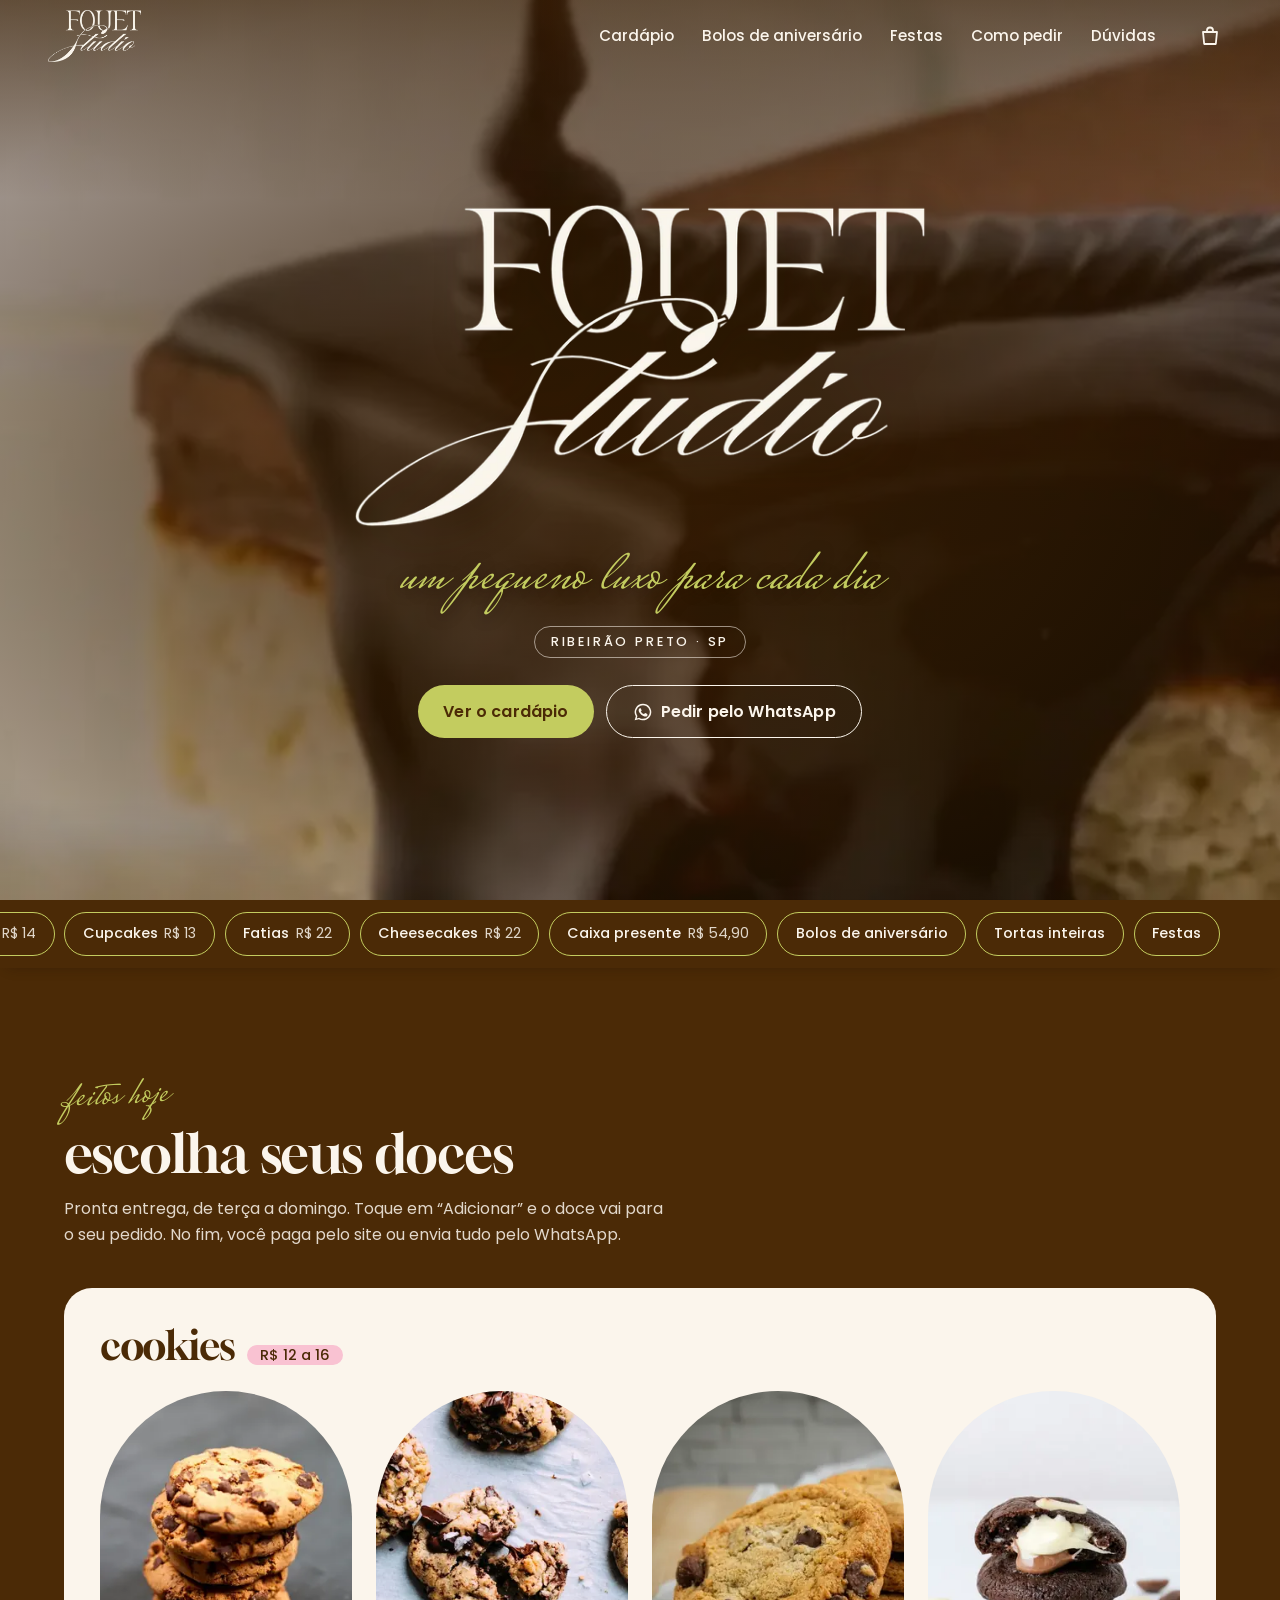
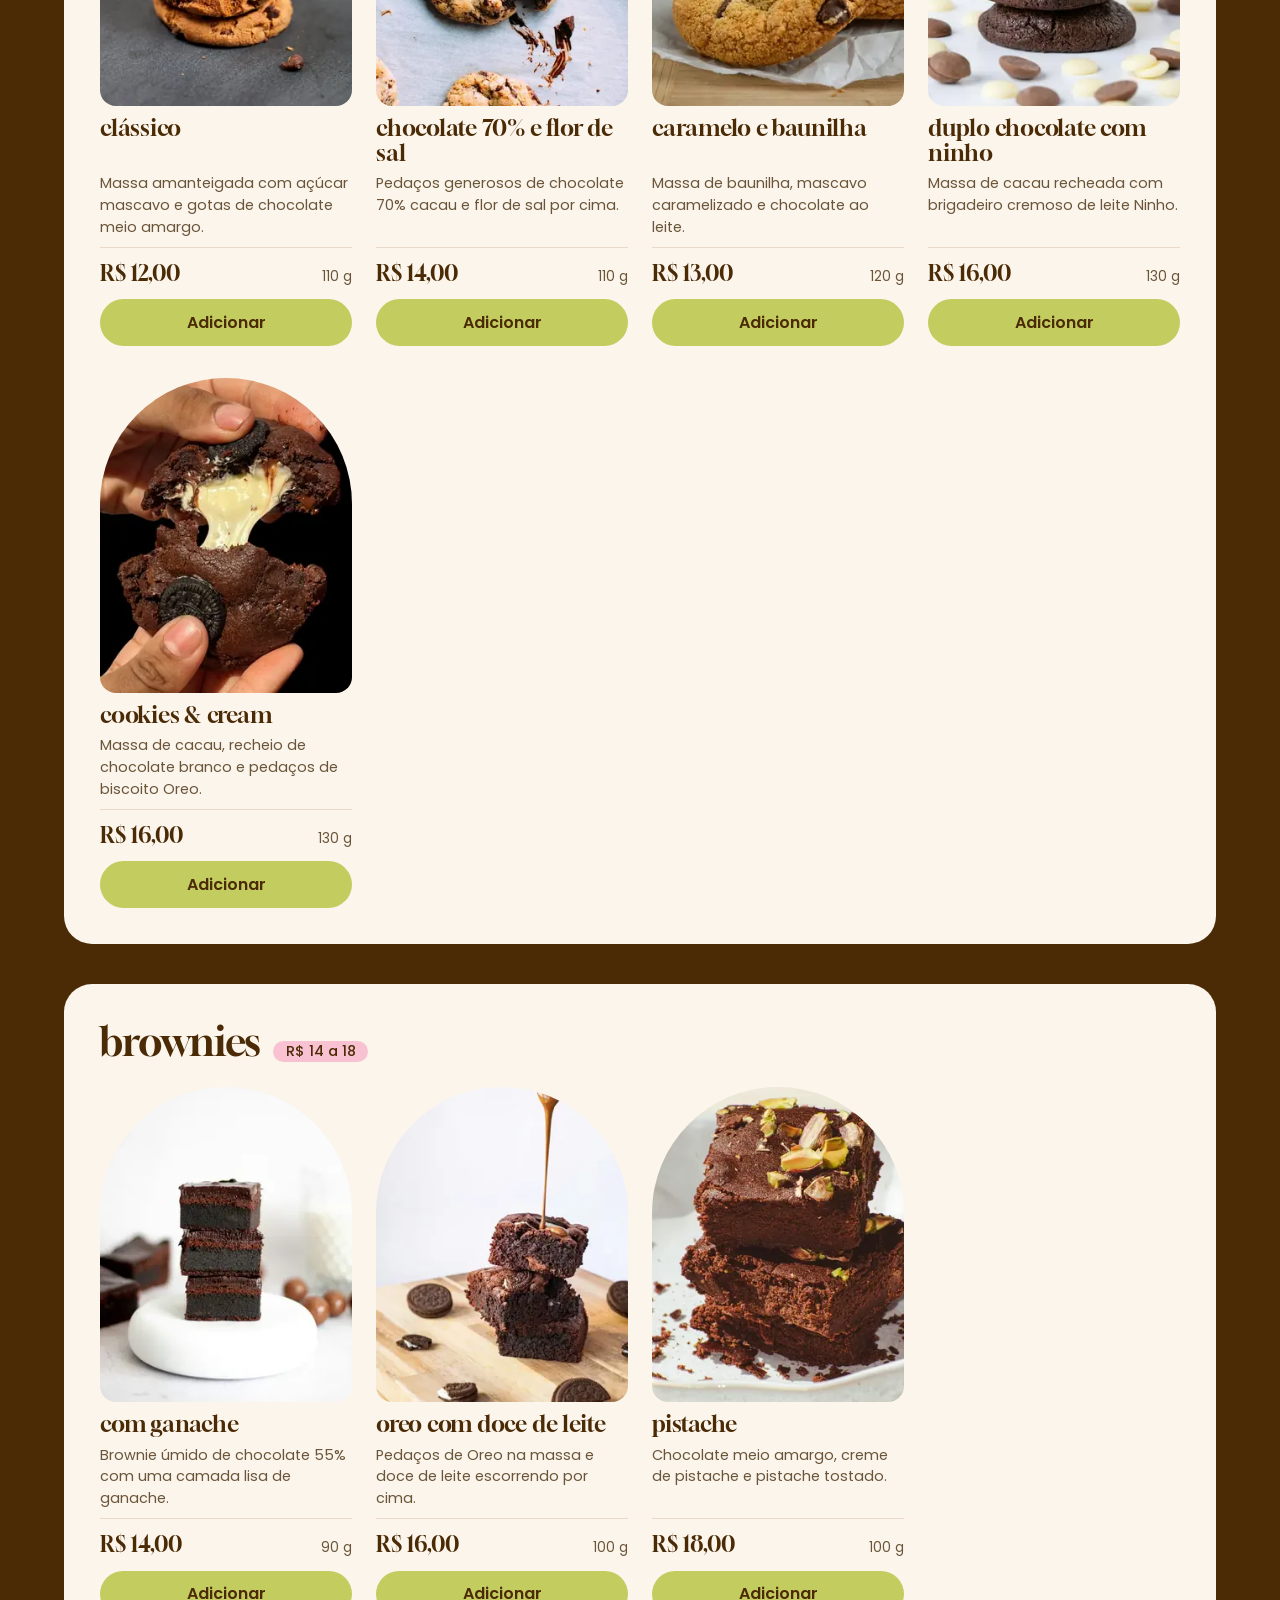
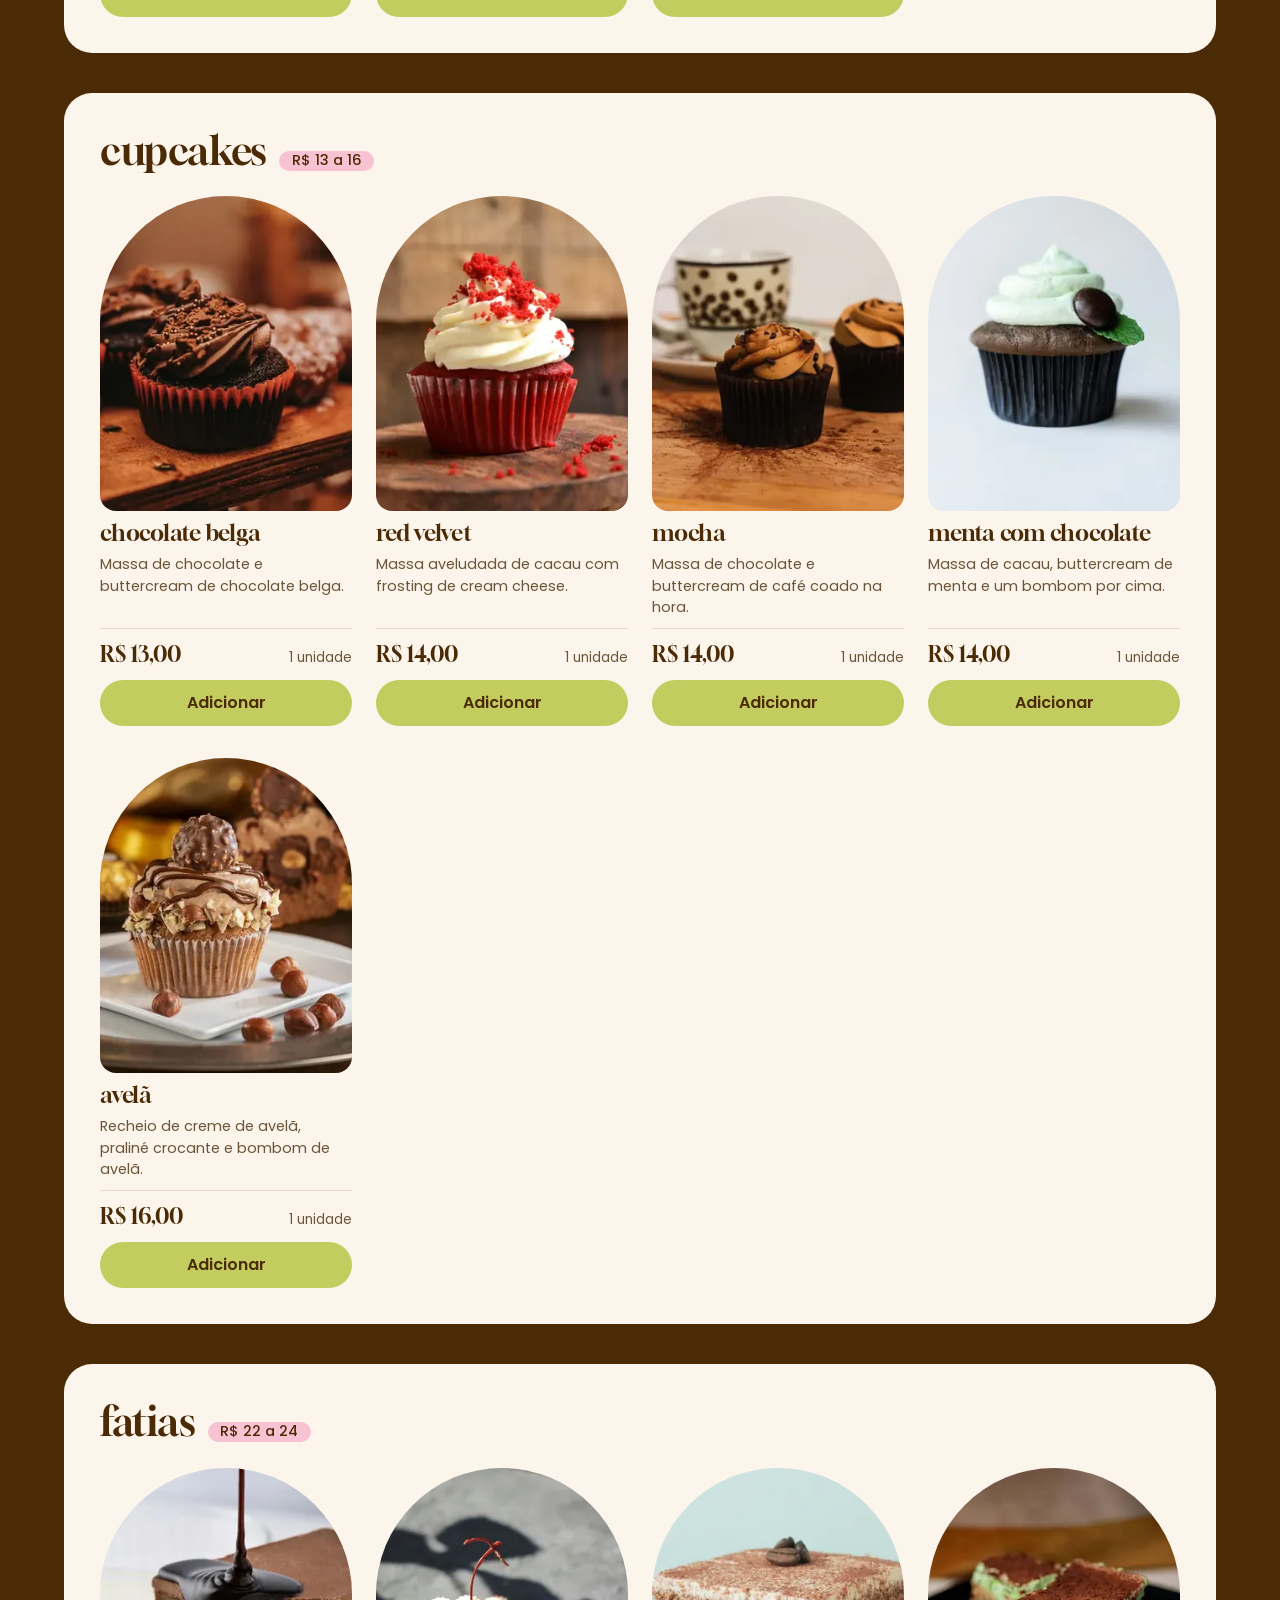
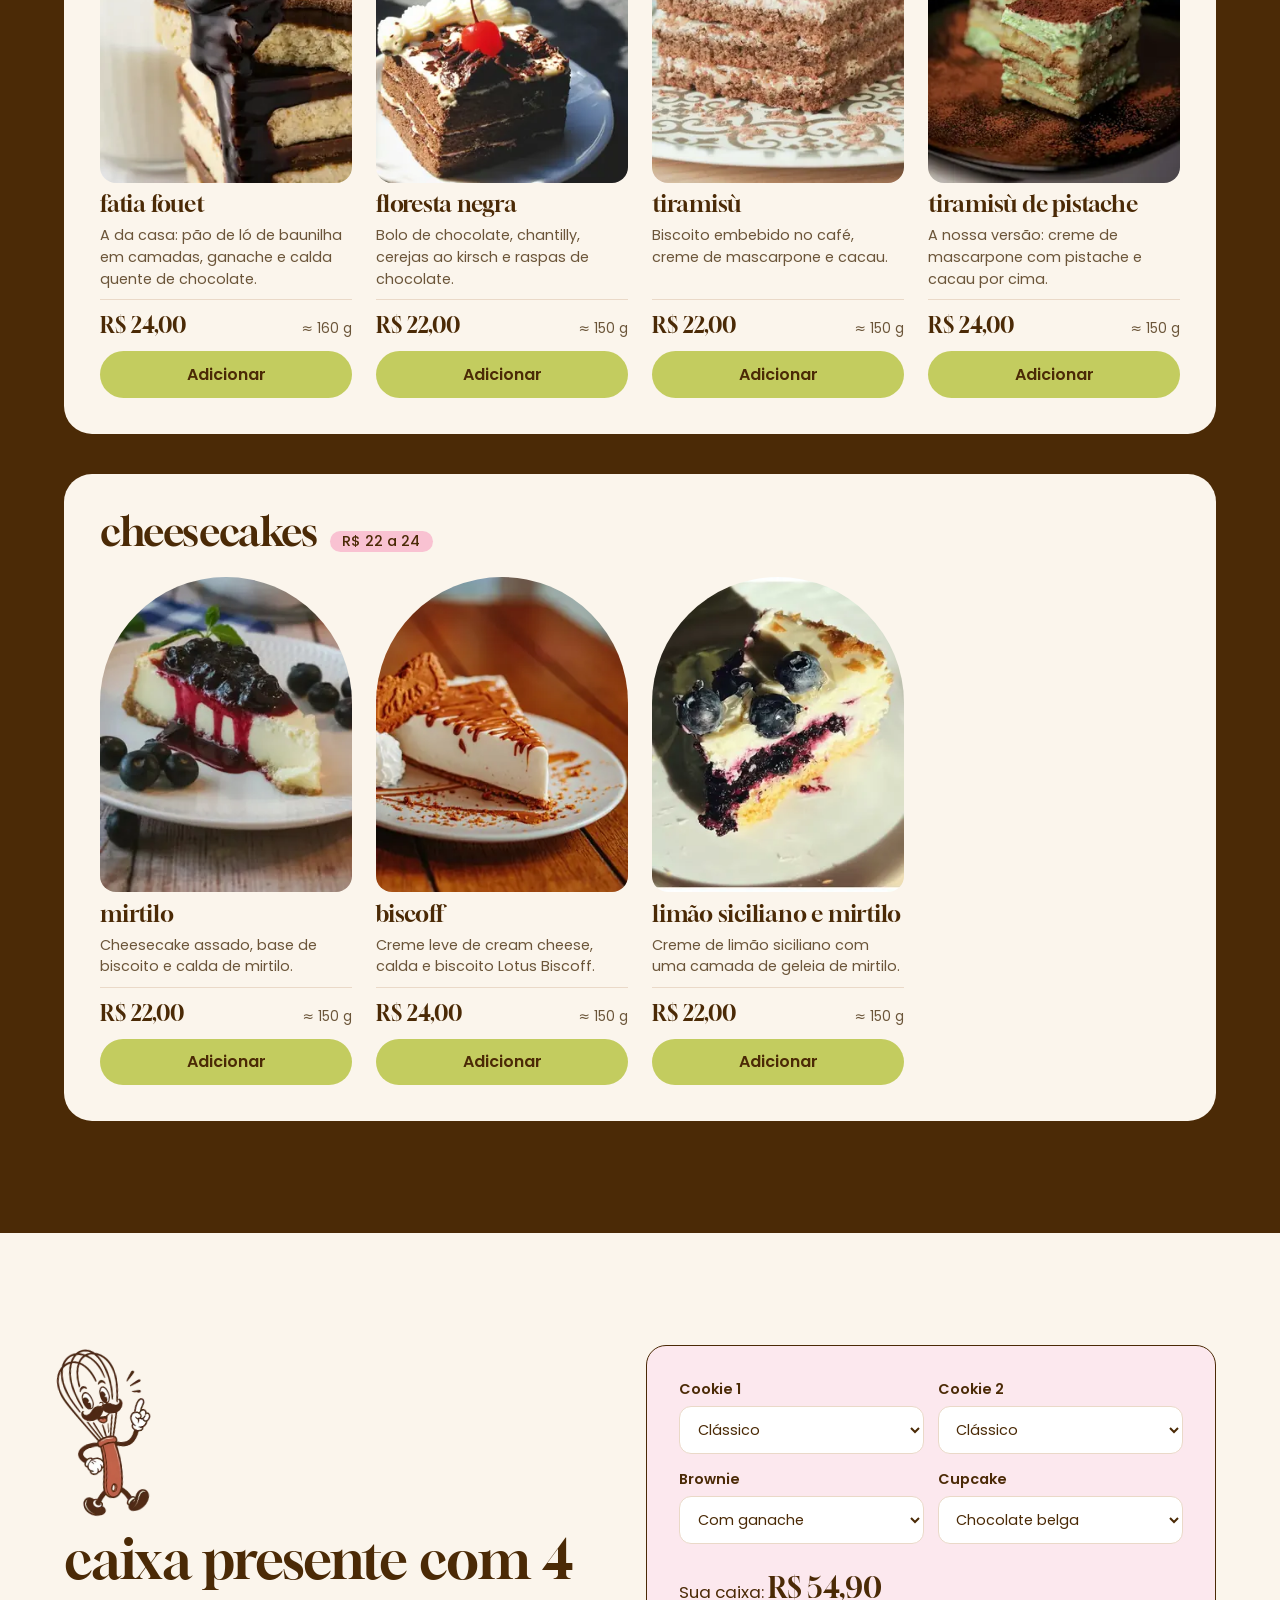
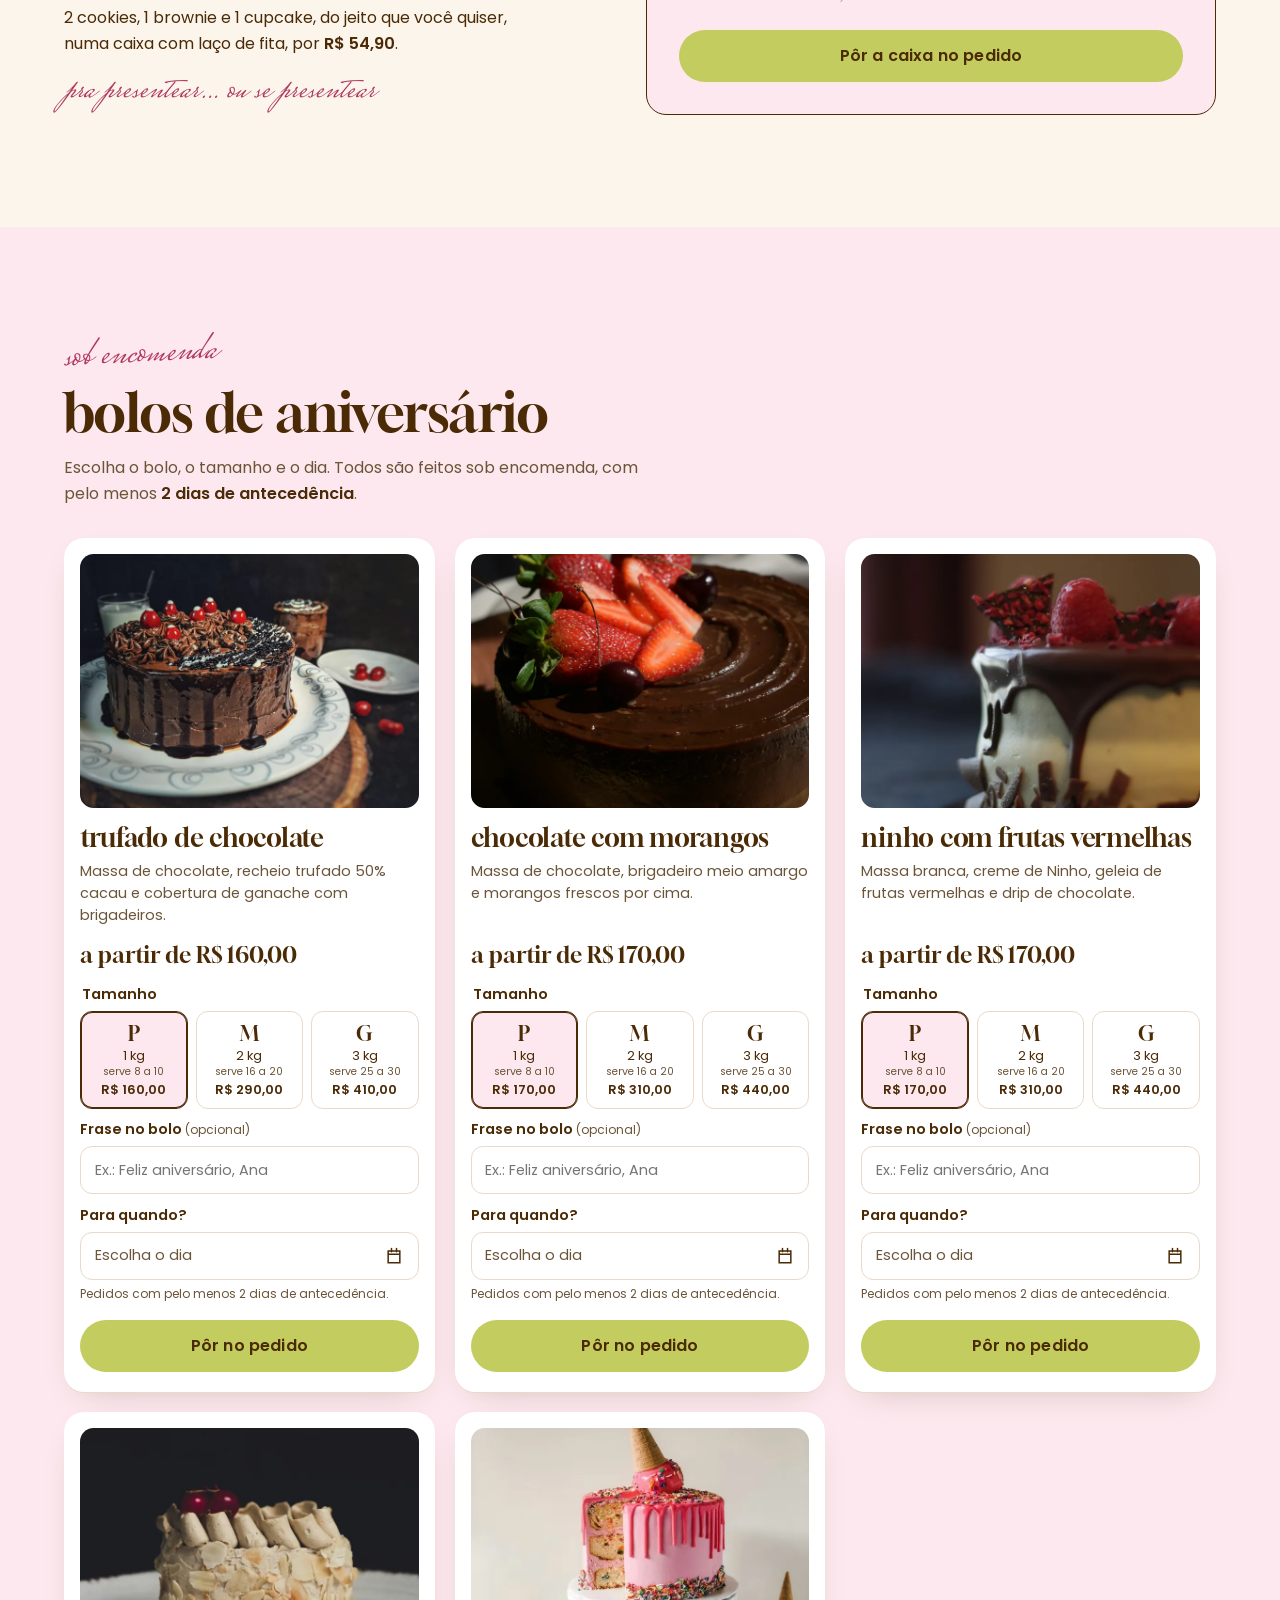
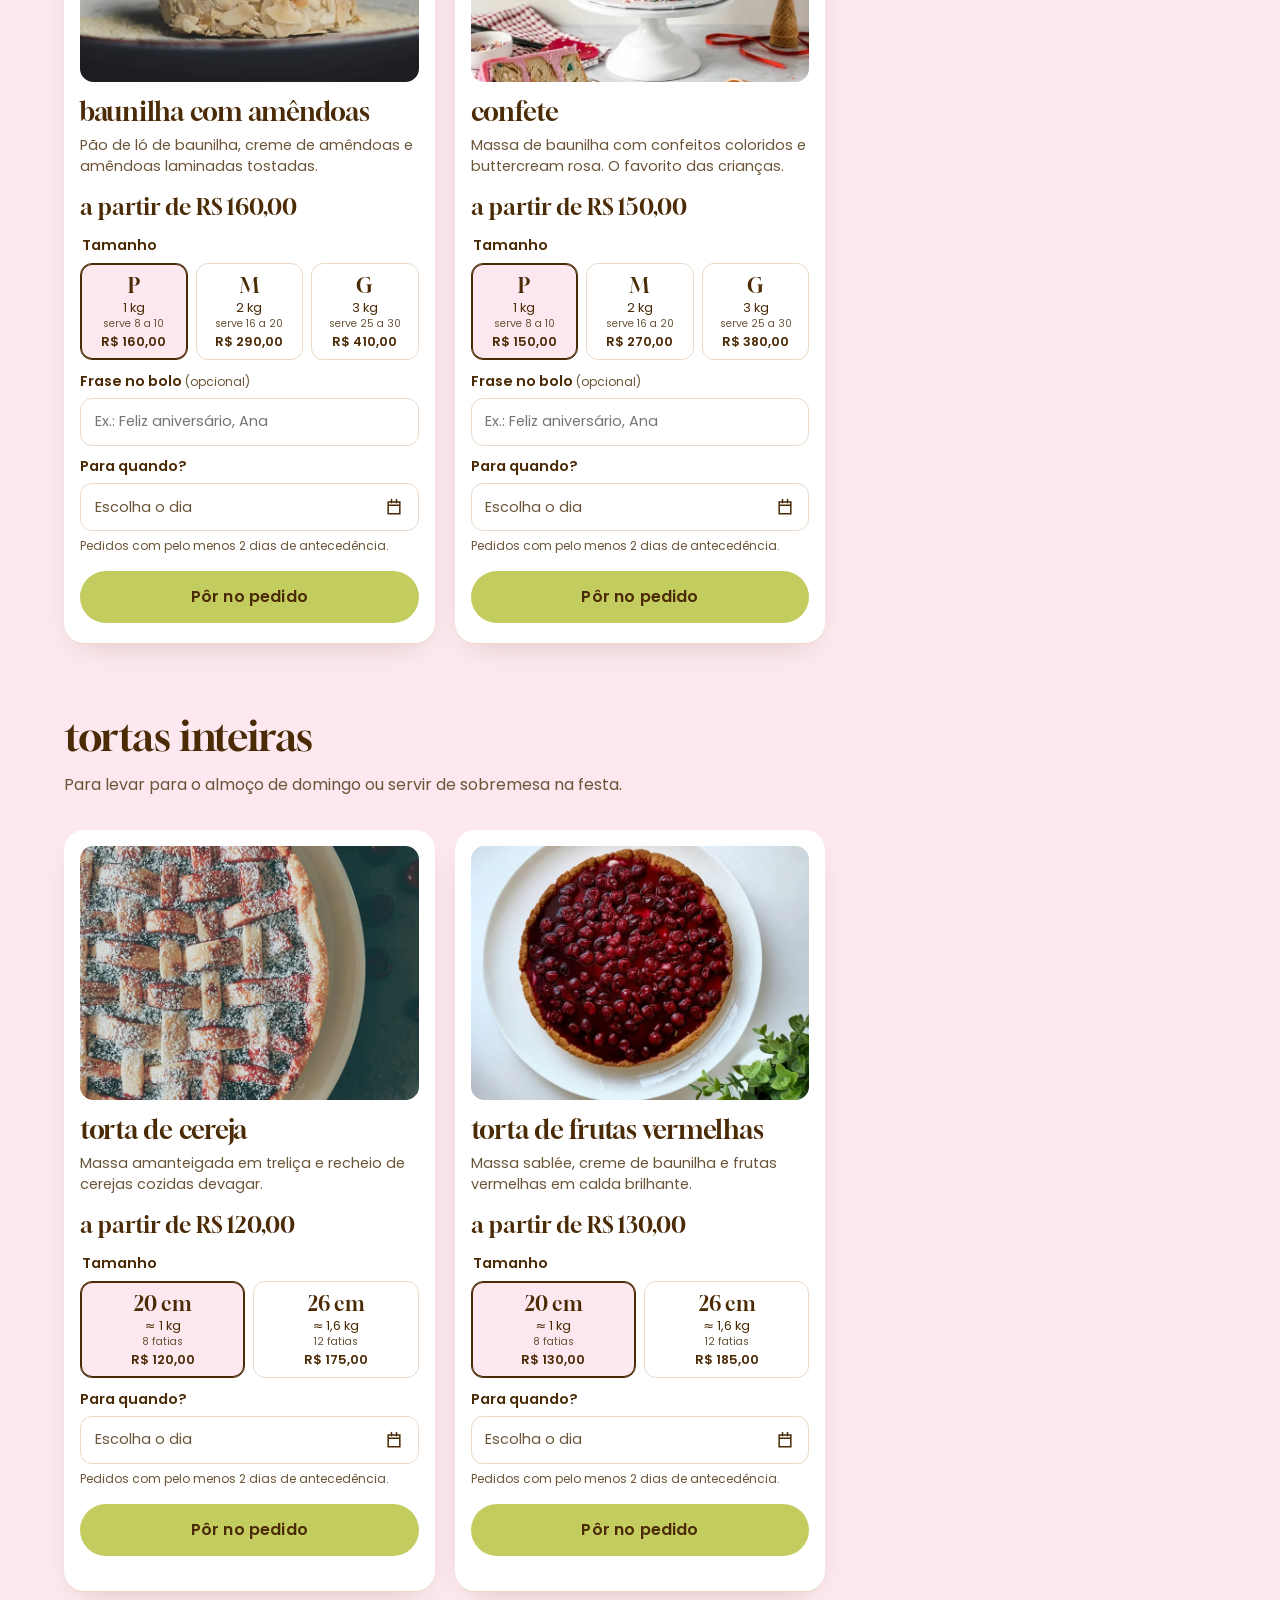
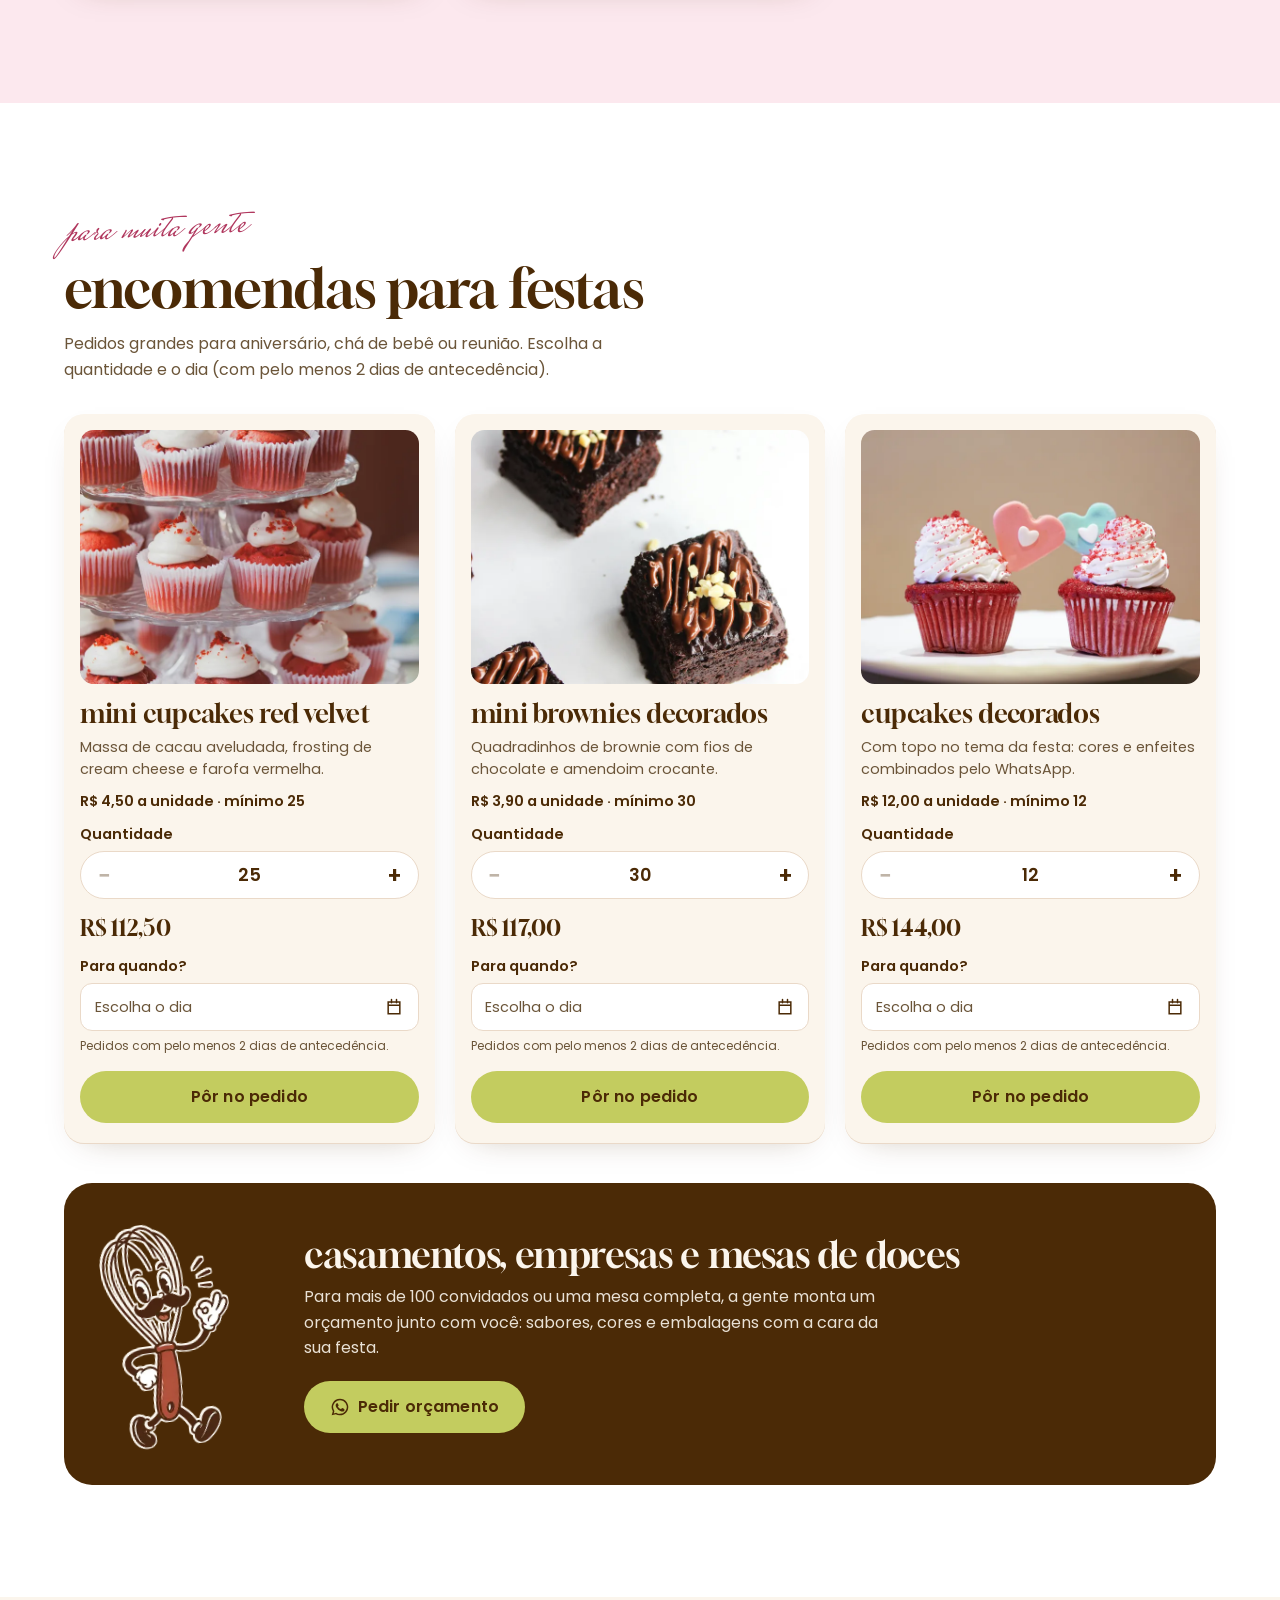
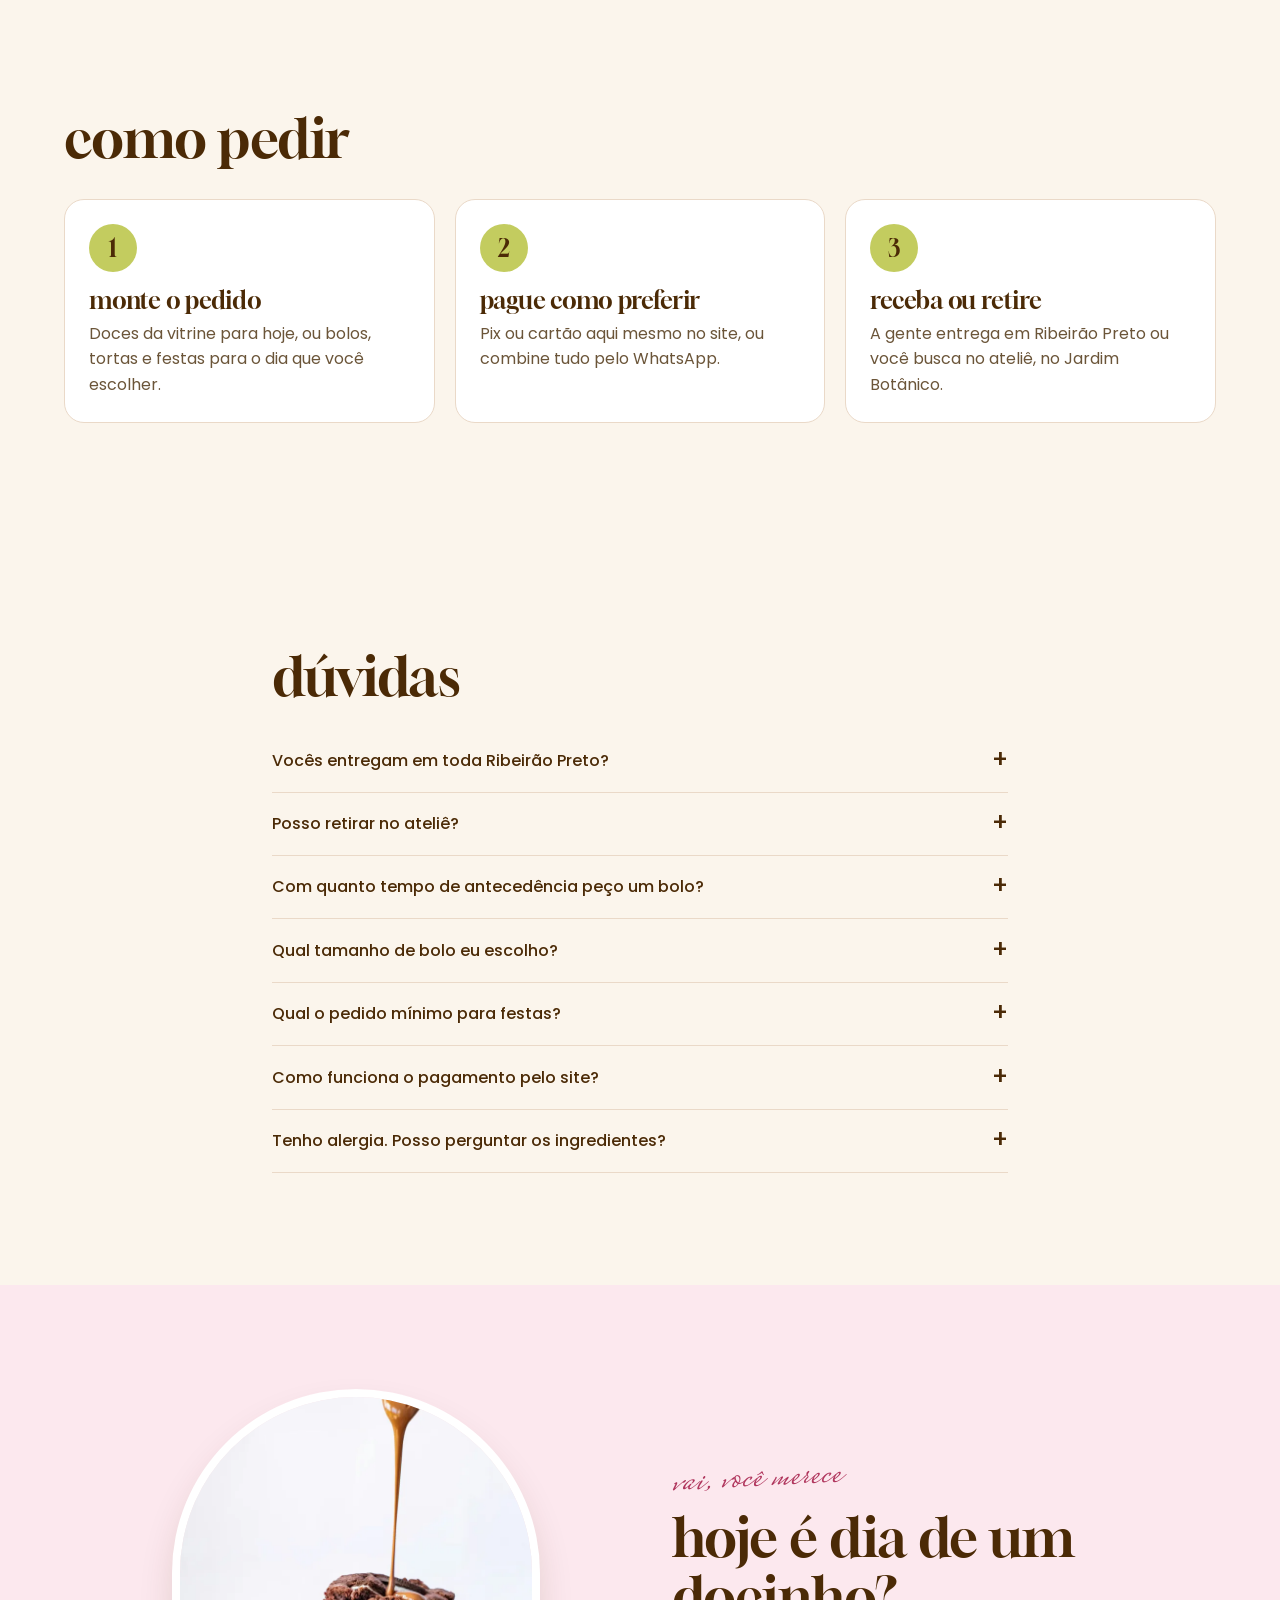
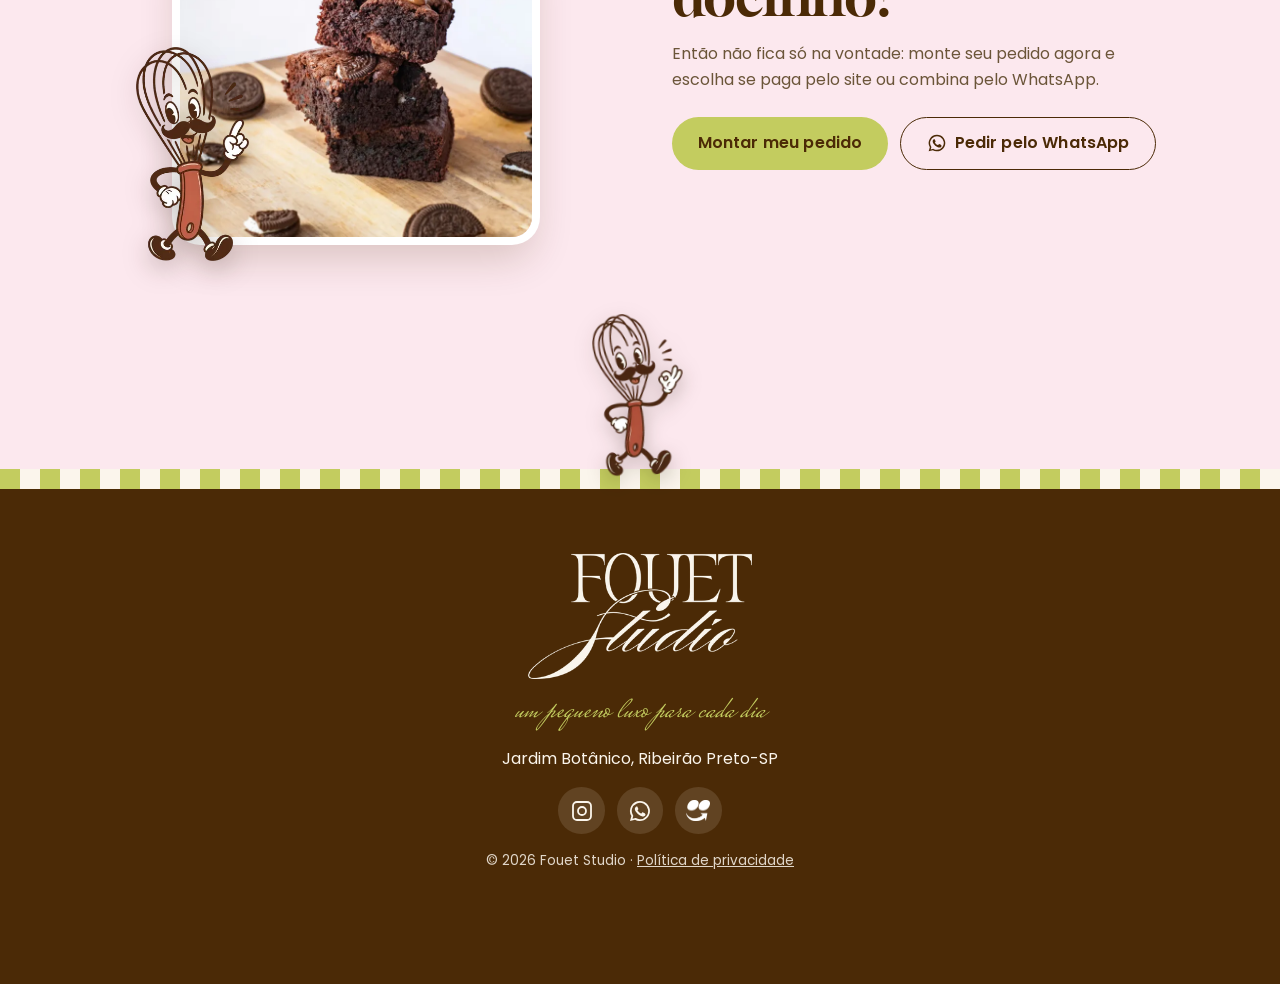
==== public/index.html @ b4c04a06 "first commit" ====
<!doctype html>
<html lang="pt-BR">
    <head>
        <meta charset="utf-8" />
        <meta name="viewport" content="width=device-width, initial-scale=1" />
        <!-- ✏️ EDITÁVEL: título da aba (até 60 caracteres) -->
        <title>Doceria em Ribeirão Preto | Fouet Studio</title>
        <!-- ✏️ FIM -->
        <!-- ✏️ EDITÁVEL: descrição no Google (até 155 caracteres) -->
        <meta
            name="description"
            content="Cookies, brownies, cupcakes, fatias e bolos de aniversário em Ribeirão Preto. Peça pelo site, pague com Pix ou cartão e receba em casa."
        />
        <!-- ✏️ FIM -->

        <!-- DEMONSTRAÇÃO: apagar a linha abaixo quando o cliente aprovar (ver README, "Publicar de verdade") -->
        <meta name="robots" content="noindex, nofollow" />
        <link rel="canonical" href="https://lp-fouet.pages.dev/" />
        <meta name="theme-color" content="#4b2a06" />

        <meta property="og:type" content="website" />
        <meta property="og:locale" content="pt_BR" />
        <meta property="og:site_name" content="Fouet Studio" />
        <meta
            property="og:title"
            content="Fouet Studio · um pequeno luxo para cada dia"
        />
        <meta
            property="og:description"
            content="Cookies, brownies, cupcakes, fatias e bolos de aniversário em Ribeirão Preto. Peça pelo site, pague com Pix ou cartão e receba em casa."
        />
        <meta property="og:url" content="https://lp-fouet.pages.dev/" />
        <meta
            property="og:image"
            content="https://lp-fouet.pages.dev/assets/img/og-capa.jpg"
        />
        <meta property="og:image:width" content="1200" />
        <meta property="og:image:height" content="630" />
        <meta name="twitter:card" content="summary_large_image" />

        <link
            rel="icon"
            href="assets/img/favicon-32.png"
            sizes="32x32"
            type="image/png"
        />
        <link rel="apple-touch-icon" href="assets/img/favicon-180.png" />
        <link
            rel="preload"
            href="assets/fonts/gloock.woff2"
            as="font"
            type="font/woff2"
            crossorigin
        />
        <link
            rel="preload"
            href="assets/fonts/poppins-400.woff2"
            as="font"
            type="font/woff2"
            crossorigin
        />
        <link
            rel="preload"
            as="image"
            href="assets/img/logo-studio-creme-900.webp"
            imagesrcset="
                assets/img/logo-studio-creme-600.webp 600w,
                assets/img/logo-studio-creme-900.webp 900w
            "
            imagesizes="min(86vw, 36rem)"
            fetchpriority="high"
        />
        <link rel="stylesheet" href="css/reset.css" />
        <link rel="stylesheet" href="css/variables.css" />
        <link rel="stylesheet" href="css/style.css" />
        <script>
            document.documentElement.classList.add("js");
        </script>
        <script src="js/config.js" defer></script>

        <script type="application/ld+json">
            {
                "@context": "https://schema.org",
                "@type": "Bakery",
                "name": "Fouet Studio",
                "slogan": "Um pequeno luxo para cada dia",
                "description": "Cookies, brownies, cupcakes, fatias e bolos de aniversário em Ribeirão Preto-SP.",
                "url": "https://lp-fouet.pages.dev/",
                "image": "https://lp-fouet.pages.dev/assets/img/og-capa.jpg",
                "logo": "https://lp-fouet.pages.dev/assets/img/favicon-180.png",
                "servesCuisine": "Confeitaria",
                "address": {
                    "@type": "PostalAddress",
                    "addressLocality": "Ribeirão Preto",
                    "addressRegion": "SP",
                    "addressCountry": "BR"
                },
                "areaServed": "Ribeirão Preto-SP"
            }
        </script>

        <script src="js/utils.js" defer></script>
        <script src="js/tracking.js" defer></script>
        <script src="js/main.js" defer></script>
        <script src="js/cardapio.js" defer></script>
        <script src="js/calendario.js" defer></script>
        <script src="js/carrinho.js" defer></script>
        <script src="js/aviso-demo.js" defer></script>
    </head>
    <body>
        <a class="pular" href="#conteudo">Pular para o conteúdo</a>

        <svg width="0" height="0" style="position: absolute" aria-hidden="true">
            <symbol id="i-whats" viewBox="0 0 24 24">
                <path
                    fill="currentColor"
                    d="M12 2a10 10 0 0 0-8.6 15.1L2 22l5-1.3A10 10 0 1 0 12 2Zm0 18.2a8.2 8.2 0 0 1-4.2-1.1l-.3-.2-3 .8.8-2.9-.2-.3A8.2 8.2 0 1 1 12 20.2Zm4.5-6.1c-.2-.1-1.5-.7-1.7-.8-.2-.1-.4-.1-.6.1l-.8 1c-.1.2-.3.2-.5.1a6.7 6.7 0 0 1-3.3-2.9c-.3-.4.2-.4.7-1.4.1-.2 0-.3 0-.4l-.8-1.8c-.2-.5-.4-.4-.6-.4h-.5a1 1 0 0 0-.7.3 3 3 0 0 0-.9 2.2 5.2 5.2 0 0 0 1.1 2.7 11.8 11.8 0 0 0 4.5 4c1.7.7 2.3.8 3.2.6.5-.1 1.5-.6 1.7-1.2.2-.6.2-1.1.1-1.2l-.4-.2Z"
                />
            </symbol>
            <symbol id="i-sacola" viewBox="0 0 24 24">
                <path
                    fill="none"
                    stroke="currentColor"
                    stroke-width="1.8"
                    stroke-linecap="round"
                    stroke-linejoin="round"
                    d="M5 8h14l-1.2 12H6.2L5 8Zm4 0V6.5a3 3 0 0 1 6 0V8"
                />
            </symbol>
            <symbol id="i-insta" viewBox="0 0 24 24">
                <path
                    fill="none"
                    stroke="currentColor"
                    stroke-width="1.8"
                    d="M7 3h10a4 4 0 0 1 4 4v10a4 4 0 0 1-4 4H7a4 4 0 0 1-4-4V7a4 4 0 0 1 4-4Zm5 5a4 4 0 1 0 0 8 4 4 0 0 0 0-8Zm5.2-1.6v.1"
                />
            </symbol>
        </svg>

        <header data-topo>
            <a
                class="topo__marca"
                href="#conteudo"
                aria-label="Fouet Studio, início"
            >
                <img
                    src="assets/img/logo-studio-creme-360.webp"
                    width="360"
                    height="202"
                    alt="Fouet Studio"
                    decoding="async"
                />
            </a>
            <button
                type="button"
                class="topo__menu"
                aria-expanded="false"
                aria-controls="menu"
                data-menu-botao
            >
                <span class="visually-hidden">Abrir menu</span>
                <span class="hamburguer" aria-hidden="true"
                    ><i></i><i></i><i></i
                ></span>
            </button>
            <nav id="menu" aria-label="Principal" data-menu>
                <ul role="list">
                    <li><a href="#cardapio">Cardápio</a></li>
                    <li><a href="#encomendas">Bolos de aniversário</a></li>
                    <li><a href="#festas">Festas</a></li>
                    <li><a href="#como-pedir">Como pedir</a></li>
                    <li><a href="#duvidas">Dúvidas</a></li>
                </ul>
            </nav>
            <button type="button" class="topo__sacola" data-carrinho-abrir>
                <svg width="24" height="24" aria-hidden="true">
                    <use href="#i-sacola" />
                </svg>
                <span class="visually-hidden">Ver meu pedido,</span>
                <span class="topo__qtd" data-carrinho-qtd hidden>0</span>
                <span class="visually-hidden"> itens</span>
            </button>
        </header>

        <main id="conteudo" tabindex="-1">
            <section
                class="abertura"
                aria-labelledby="titulo-principal"
                data-primeira-tela
            >
                <div class="abertura__painel">
                    <!-- Vídeo de fundo (feito com IA) mudo e em loop. A foto é a capa enquanto carrega e para quem pediu menos movimento. -->
                    <video
                        class="abertura__foto"
                        autoplay
                        muted
                        loop
                        playsinline
                        preload="metadata"
                        poster="assets/img/hero-capa-paisagem.webp"
                        aria-hidden="true"
                        data-video-fundo
                        data-capa-retrato="assets/img/hero-capa-retrato.webp"
                    >
                        <!-- celular em pé: o vídeo original, em retrato -->
                        <source
                            src="assets/video/hero-retrato.mp4"
                            type="video/mp4"
                            media="(max-aspect-ratio: 4/5)"
                        />
                        <source
                            src="assets/video/hero-paisagem.mp4"
                            type="video/mp4"
                        />
                    </video>
                    <div class="abertura__veu" aria-hidden="true"></div>
                    <div class="abertura__miolo">
                        <div class="abertura__marca">
                            <h1 id="titulo-principal">
                                <img
                                    src="assets/img/logo-studio-creme-900.webp"
                                    srcset="
                                        assets/img/logo-studio-creme-600.webp 600w,
                                        assets/img/logo-studio-creme-900.webp 900w
                                    "
                                    sizes="min(86vw, 36rem)"
                                    width="900"
                                    height="511"
                                    alt="Fouet Studio"
                                    fetchpriority="high"
                                />
                            </h1>
                        </div>
                        <!-- ✏️ EDITÁVEL: frase da marca e local -->
                        <p class="abertura__frase">
                            um pequeno luxo para cada dia
                        </p>
                        <p class="abertura__local">ribeirão preto · sp</p>
                        <!-- ✏️ FIM -->
                        <div class="abertura__botoes">
                            <a
                                class="btn btn--claro"
                                href="#cardapio"
                                data-gatilho-flutuante
                                >Ver o cardápio</a
                            >
                            <a
                                class="btn btn--contorno"
                                href="https://wa.me/5516999990000"
                                target="_blank"
                                rel="noopener"
                                data-whats
                                data-local="primeira-tela"
                                ><svg width="20" height="20" aria-hidden="true">
                                    <use href="#i-whats" /></svg
                                >Pedir pelo WhatsApp<span
                                    class="visually-hidden"
                                >
                                    (abre em nova aba)</span
                                ></a
                            >
                        </div>
                    </div>
                </div>
            </section>

            <div class="area-pedido">
                <nav
                    class="atalhos"
                    data-atalhos
                    aria-label="Atalhos do cardápio"
                >
                    <a href="#cat-cookies">Cookies <b>R$ 12</b></a>
                    <a href="#cat-brownies">Brownies <b>R$ 14</b></a>
                    <a href="#cat-cupcakes">Cupcakes <b>R$ 13</b></a>
                    <a href="#cat-fatias">Fatias <b>R$ 22</b></a>
                    <a href="#cat-cheesecakes">Cheesecakes <b>R$ 22</b></a>
                    <a href="#caixa">Caixa presente <b>R$ 54,90</b></a>
                    <a href="#encomendas">Bolos de aniversário</a>
                    <a href="#tortas">Tortas inteiras</a>
                    <a href="#festas">Festas</a>
                </nav>
                <section
                    id="cardapio"
                    class="cardapio"
                    aria-labelledby="titulo-cardapio"
                >
                    <div class="container">
                        <p class="secao__manuscrito" aria-hidden="true">
                            feitos hoje
                        </p>
                        <h2 id="titulo-cardapio">Escolha seus doces</h2>
                        <p class="secao__sub">
                            Pronta entrega, de terça a domingo. Toque em
                            “Adicionar” e o doce vai para o seu pedido. No fim,
                            você paga pelo site ou envia tudo pelo WhatsApp.
                        </p>

                        <div data-cardapio>
                            <p>
                                Cardápio: cookies (R$ 12 a 16), brownies (R$ 14 a
                                18), cupcakes (R$ 13 a 16), fatias e cheesecakes
                                (R$ 22 a 24).
                            </p>
                        </div>
                    </div>
                </section>

                <section
                    id="caixa"
                    class="caixa"
                    aria-labelledby="titulo-caixa"
                >
                    <div class="container caixa__grade">
                        <div class="caixa__texto" data-revelar>
                            <img
                                class="caixa__mascote"
                                src="assets/img/mascote-dedo-220.webp"
                                width="220"
                                height="417"
                                alt=""
                                loading="lazy"
                            />
                            <h2 id="titulo-caixa">Caixa presente com&nbsp;4</h2>
                            <p>
                                2 cookies, 1 brownie e 1 cupcake, do jeito que
                                você quiser, numa caixa com laço de fita, por
                                <strong>R$ 54,90</strong>.
                            </p>
                            <p class="caixa__nota">
                                pra presentear… ou se presentear
                            </p>
                        </div>
                        <div class="combo" data-combo></div>
                    </div>
                </section>

                <section
                    id="encomendas"
                    class="encomendas"
                    aria-labelledby="titulo-encomendas"
                >
                    <div class="container">
                        <p class="secao__manuscrito" aria-hidden="true">
                            sob encomenda
                        </p>
                        <h2 id="titulo-encomendas">Bolos de aniversário</h2>
                        <p class="secao__sub">
                            Escolha o bolo, o tamanho e o dia. Todos são feitos
                            sob encomenda, com pelo menos
                            <strong>2 dias de antecedência</strong>.
                        </p>
                        <ul
                            class="grade-encomendas"
                            role="list"
                            data-encomendas="bolos"
                        ></ul>
                        <h3 id="tortas" class="encomendas__sub">
                            Tortas inteiras
                        </h3>
                        <p class="secao__sub">
                            Para levar para o almoço de domingo ou servir de
                            sobremesa na festa.
                        </p>
                        <ul
                            class="grade-encomendas"
                            role="list"
                            data-encomendas="tortas"
                        ></ul>
                    </div>
                </section>

                <section
                    id="festas"
                    class="festas"
                    aria-labelledby="titulo-festas"
                >
                    <div class="container">
                        <p class="secao__manuscrito" aria-hidden="true">
                            para muita gente
                        </p>
                        <h2 id="titulo-festas">Encomendas para festas</h2>
                        <p class="secao__sub">
                            Pedidos grandes para aniversário, chá de bebê ou
                            reunião. Escolha a quantidade e o dia (com pelo menos
                            2 dias de antecedência).
                        </p>
                        <ul
                            class="grade-encomendas"
                            role="list"
                            data-festas
                        ></ul>
                        <div class="eventos" id="eventos" data-revelar>
                            <img
                                class="eventos__mascote"
                                src="assets/img/mascote-ok-220.webp"
                                width="220"
                                height="406"
                                alt=""
                                loading="lazy"
                            />
                            <div>
                                <h3>casamentos, empresas e mesas de doces</h3>
                                <p>
                                    Para mais de 100 convidados ou uma mesa
                                    completa, a gente monta um orçamento junto
                                    com você: sabores, cores e embalagens com a
                                    cara da sua festa.
                                </p>
                                <a
                                    class="btn btn--claro"
                                    href="https://wa.me/5516999990000"
                                    target="_blank"
                                    rel="noopener"
                                    data-whats="Olá! Vim pelo site da Fouet e queria um orçamento para uma festa/evento."
                                    data-local="eventos"
                                    ><svg
                                        width="20"
                                        height="20"
                                        aria-hidden="true"
                                    >
                                        <use href="#i-whats" /></svg
                                    >Pedir orçamento<span
                                        class="visually-hidden"
                                    >
                                        (abre em nova aba)</span
                                    ></a
                                >
                            </div>
                        </div>
                    </div>
                </section>
            </div>

            <section id="como-pedir" class="como" aria-labelledby="titulo-como">
                <div class="container">
                    <h2 id="titulo-como">Como pedir</h2>
                    <ol class="passos" role="list">
                        <li data-revelar>
                            <span class="passos__n" aria-hidden="true">1</span>
                            <h3>Monte o pedido</h3>
                            <p>
                                Doces da vitrine para hoje, ou bolos, tortas e
                                festas para o dia que você escolher.
                            </p>
                        </li>
                        <li data-revelar>
                            <span class="passos__n" aria-hidden="true">2</span>
                            <h3>Pague como preferir</h3>
                            <p>
                                Pix ou cartão aqui mesmo no site, ou combine
                                tudo pelo WhatsApp.
                            </p>
                        </li>
                        <li data-revelar>
                            <span class="passos__n" aria-hidden="true">3</span>
                            <h3>Receba ou retire</h3>
                            <p>
                                A gente entrega em Ribeirão Preto ou você busca
                                no ateliê, no Jardim Botânico.
                            </p>
                        </li>
                    </ol>
                </div>
            </section>

            <section
                id="duvidas"
                class="duvidas"
                aria-labelledby="titulo-duvidas"
            >
                <div class="container container--estreito">
                    <h2 id="titulo-duvidas">Dúvidas</h2>
                    <!-- ✏️ EDITÁVEL: perguntas frequentes (confirmar: ver docs/a-confirmar.md) -->
                    <details name="faq">
                        <summary>Vocês entregam em toda Ribeirão Preto?</summary>
                        <p>
                            Entregamos em Ribeirão Preto. Ao escolher “Entregar
                            em casa” no pedido, a taxa de entrega aparece e já
                            entra no total.
                        </p>
                    </details>
                    <details name="faq">
                        <summary>Posso retirar no ateliê?</summary>
                        <p>
                            Pode, sim. É só escolher “Retirar no ateliê” no
                            pedido: a gente avisa pelo WhatsApp quando estiver
                            pronto, no Jardim Botânico.
                        </p>
                    </details>
                    <details name="faq">
                        <summary>
                            Com quanto tempo de antecedência peço um bolo?
                        </summary>
                        <p>
                            Bolos de aniversário, tortas inteiras e encomendas
                            para festas são feitos sob encomenda: peça com pelo
                            menos 2 dias de antecedência. O calendário do site
                            já só mostra os dias disponíveis.
                        </p>
                    </details>
                    <details name="faq">
                        <summary>Qual tamanho de bolo eu escolho?</summary>
                        <p>
                            O P tem 1 kg e serve de 8 a 10 pessoas, o M tem 2 kg
                            e serve de 16 a 20, e o G tem 3 kg e serve de 25 a
                            30. Para mais gente, chame no WhatsApp que a gente
                            monta um bolo maior.
                        </p>
                    </details>
                    <details name="faq">
                        <summary>
                            Qual o pedido mínimo para festas?
                        </summary>
                        <p>
                            Depende do doce: 25 mini cupcakes, 30 mini brownies
                            ou 12 cupcakes decorados. Para eventos maiores, peça
                            um orçamento pelo WhatsApp.
                        </p>
                    </details>
                    <details name="faq">
                        <summary>Como funciona o pagamento pelo site?</summary>
                        <p>
                            Você paga com Pix ou cartão numa página segura.
                            Depois, o pedido pago vai pronto para o nosso
                            WhatsApp, com o comprovante.
                        </p>
                    </details>
                    <details name="faq">
                        <summary>Tenho alergia. Posso perguntar os ingredientes?</summary>
                        <p>
                            Claro. Nossos doces levam leite, ovos, trigo e
                            castanhas, e são feitos na mesma cozinha. Chame no
                            WhatsApp antes de pedir que a gente conta tudo.
                        </p>
                    </details>
                    <!-- ✏️ FIM -->
                </div>
            </section>
            <section class="chamada" aria-labelledby="titulo-chamada">
                <div class="container chamada__grade">
                    <div class="chamada__arte">
                        <img
                            class="chamada__foto"
                            src="assets/img/chamada.webp"
                            width="720"
                            height="900"
                            alt="Brownies empilhados com doce de leite escorrendo"
                            loading="lazy"
                        />
                        <img
                            class="chamada__mascote"
                            src="assets/img/mascote-dedo-220.webp"
                            width="220"
                            height="417"
                            alt=""
                            loading="lazy"
                        />
                    </div>
                    <div class="chamada__texto" data-revelar>
                        <p class="secao__manuscrito" aria-hidden="true">
                            vai, você merece
                        </p>
                        <h2 id="titulo-chamada">Hoje é dia de um docinho?</h2>
                        <p>
                            Então não fica só na vontade: monte seu pedido agora
                            e escolha se paga pelo site ou combina pelo
                            WhatsApp.
                        </p>
                        <div class="chamada__botoes">
                            <a class="btn btn--marca" href="#cardapio"
                                >Montar meu pedido</a
                            >
                            <a
                                class="btn btn--contorno-marca"
                                href="https://wa.me/5516999990000"
                                target="_blank"
                                rel="noopener"
                                data-whats
                                data-local="chamada"
                                ><svg width="20" height="20" aria-hidden="true">
                                    <use href="#i-whats" /></svg
                                >Pedir pelo WhatsApp<span
                                    class="visually-hidden"
                                >
                                    (abre em nova aba)</span
                                ></a
                            >
                        </div>
                    </div>
                </div>
            </section>
        </main>

        <footer class="rodape">
            <img
                class="rodape__mascote"
                src="assets/img/mascote-ok-220.webp"
                width="220"
                height="406"
                alt=""
                loading="lazy"
            />
            <div class="listras" aria-hidden="true"></div>
            <div class="rodape__miolo">
                <img
                    class="rodape__logo"
                    src="assets/img/logo-studio-creme-360.webp"
                    width="360"
                    height="202"
                    alt="Fouet Studio"
                    loading="lazy"
                />
                <p class="rodape__frase">um pequeno luxo para cada dia</p>
                <address>Jardim Botânico, Ribeirão Preto-SP</address>
                <ul class="rodape__redes" role="list">
                    <li>
                        <a
                            href="#"
                            data-instagram
                            target="_blank"
                            rel="noopener"
                            ><svg width="24" height="24" aria-hidden="true">
                                <use href="#i-insta" /></svg
                            ><span class="visually-hidden"
                                >Instagram (abre em nova aba)</span
                            ></a
                        >
                    </li>
                    <li>
                        <a
                            href="https://wa.me/5516999990000"
                            target="_blank"
                            rel="noopener"
                            data-whats
                            data-local="rodape-icone"
                            ><svg width="24" height="24" aria-hidden="true">
                                <use href="#i-whats" /></svg
                            ><span class="visually-hidden"
                                >WhatsApp (abre em nova aba)</span
                            ></a
                        >
                    </li>
                    <li>
                        <a href="#" data-ifood target="_blank" rel="noopener"
                            ><img
                                class="icone-ifood"
                                src="assets/img/icone-ifood.png"
                                width="24"
                                height="21"
                                alt=""
                            /><span class="visually-hidden"
                                >iFood (abre em nova aba)</span
                            ></a
                        >
                    </li>
                </ul>
                <p class="rodape__direitos">
                    © <span data-ano>2026</span> Fouet Studio ·
                    <a href="politica-de-privacidade.html"
                        >Política de privacidade</a
                    >
                </p>
            </div>
        </footer>

        <aside class="barra-pedido" aria-label="Seu pedido" data-barra-pedido>
            <button type="button" data-carrinho-abrir>
                <span>Ver pedido (<span data-carrinho-qtd>0</span>)</span>
                <strong data-carrinho-total-barra>R$ 0,00</strong>
            </button>
        </aside>

        <aside class="whats-flutuante" aria-label="Atalho para o WhatsApp">
            <a
                href="https://wa.me/5516999990000"
                target="_blank"
                rel="noopener"
                data-whats
                data-local="flutuante"
                data-whats-flutuante
                aria-label="Pedir pelo WhatsApp (abre em nova aba)"
            >
                <svg width="28" height="28" aria-hidden="true">
                    <use href="#i-whats" />
                </svg>
            </a>
        </aside>

        <dialog
            class="carrinho"
            aria-labelledby="titulo-carrinho"
            data-carrinho
        >
            <div class="carrinho__topo">
                <h2 id="titulo-carrinho">Seu pedido</h2>
                <button
                    type="button"
                    class="carrinho__fechar"
                    data-carrinho-fechar
                >
                    <span aria-hidden="true">×</span
                    ><span class="visually-hidden">Fechar</span>
                </button>
            </div>
            <div class="carrinho__vazio" data-carrinho-vazio>
                <img
                    src="assets/img/mascote-dedo-220.webp"
                    width="220"
                    height="417"
                    alt=""
                />
                <p>
                    Seu pedido está vazio.<br />Que tal começar pela Fatia Fouet?
                </p>
                <a
                    class="btn btn--marca"
                    href="#cardapio"
                    data-carrinho-fechar-link
                    >Ver o cardápio</a
                >
            </div>
            <div data-carrinho-fim hidden>
                <div class="carrinho__barra">
                    <span data-carrinho-contagem>0 itens</span>
                    <button type="button" class="carrinho__limpar" data-limpar>
                        <svg
                            width="18"
                            height="18"
                            viewBox="0 0 24 24"
                            aria-hidden="true"
                        >
                            <path
                                fill="none"
                                stroke="currentColor"
                                stroke-width="1.8"
                                stroke-linecap="round"
                                stroke-linejoin="round"
                                d="M4 7h16M9 7V4h6v3M6 7l1 13h10l1-13M10 11v6M14 11v6"
                            />
                        </svg>
                        <span data-limpar-texto>Limpar carrinho</span>
                    </button>
                </div>
                <ul
                    class="carrinho__lista"
                    role="list"
                    data-carrinho-lista
                ></ul>
                <p class="carrinho__taxa" data-carrinho-taxa hidden>
                    Entrega <strong>R$ 0,00</strong>
                </p>
                <p class="carrinho__total">
                    Total <strong data-carrinho-total>R$ 0,00</strong>
                </p>
                <form class="carrinho__form">
                    <label class="campo">
                        <span>Seu nome</span>
                        <input
                            type="text"
                            name="nome"
                            autocomplete="given-name"
                            required
                        />
                    </label>
                    <fieldset class="escolha">
                        <legend>Como você quer receber?</legend>
                        <label
                            ><input
                                type="radio"
                                name="entrega"
                                value="retirada"
                                checked
                            />
                            Retirar no ateliê</label
                        >
                        <label
                            ><input
                                type="radio"
                                name="entrega"
                                value="entrega"
                            />
                            Entregar em casa</label
                        >
                    </fieldset>
                    <label class="campo" data-endereco hidden>
                        <span>Endereço com bairro</span>
                        <textarea
                            name="endereco"
                            rows="2"
                            autocomplete="street-address"
                        ></textarea>
                        <small data-taxa-aviso
                            >A taxa de entrega é combinada pelo WhatsApp.</small
                        >
                    </label>
                    <label class="campo">
                        <span>Observação <small>(opcional)</small></span>
                        <input
                            type="text"
                            name="obs"
                            placeholder="Ex.: é presente, pode pôr um cartão"
                        />
                    </label>
                    <div class="carrinho__acoes">
                        <p
                            class="carrinho__horario"
                            data-horario-aviso
                            hidden
                        ></p>
                        <button type="submit" class="btn btn--marca" data-pagar>
                            Pagar agora (Pix ou cartão)
                        </button>
                        <button
                            type="button"
                            class="btn btn--whats"
                            data-enviar-whats
                        >
                            <svg width="20" height="20" aria-hidden="true">
                                <use href="#i-whats" /></svg
                            >Enviar pedido pelo WhatsApp
                        </button>
                    </div>
                </form>
            </div>
        </dialog>
    </body>
</html>
---- public/css/variables.css ----
/* =========================================================
   Identidade visual: Fouet
   Paleta da marca: chocolate #4B2A06, taupe #9C8262, rosa #F9C2D2,
   framboesa #E45A82 e o pistache do logo #C3CC5F.
   Direção de cor aprovada: pistache (botões no verde do logo).
   Contraste (WCAG 2.2) anotado em cada par de texto. Mínimo AA: 4,5:1.
   Teste completo em docs/contraste.md.
   ========================================================= */

/* Títulos: Gloock (substituta livre da Rigot, licença OFL).
   Frases manuscritas: Mrs Saint Delafield (substituta livre da Moontime, OFL).
   Texto: Poppins (OFL). O nome da marca é sempre a imagem do logo.
   Para usar as fontes originais: troque os arquivos em assets/fonts
   e os nomes em --fonte-titulo e --fonte-manuscrita (ver README). */
@font-face {
    font-family: "Gloock";
    font-weight: 400;
    font-display: swap;
    src: url(../assets/fonts/gloock.woff2) format("woff2");
}
@font-face {
    font-family: "Mrs Saint Delafield";
    font-weight: 400;
    font-display: swap;
    src: url(../assets/fonts/mrs-saint-delafield.woff2) format("woff2");
}
@font-face {
    font-family: "Poppins";
    font-weight: 400;
    font-display: swap;
    src: url(../assets/fonts/poppins-400.woff2) format("woff2");
}
@font-face {
    font-family: "Poppins";
    font-weight: 500;
    font-display: swap;
    src: url(../assets/fonts/poppins-500.woff2) format("woff2");
}
@font-face {
    font-family: "Poppins";
    font-weight: 600;
    font-display: swap;
    src: url(../assets/fonts/poppins-600.woff2) format("woff2");
}

/* Cores, tipografia e espaços */
:root {
    --chocolate: #4b2a06;
    --taupe: #9c8262; /* só enfeite: 3,35:1 sobre creme, não serve para texto */
    --rosa: #f9c2d2;
    --framboesa-texto: #b0365d; /* framboesa #e45a82 escurecida para texto: 5,5:1 sobre creme */
    --pistache: #c3cc5f;

    --cor-fundo: #fbf5ec; /* creme */
    --cor-fundo-alt: #fce8ee; /* rosa bem claro */
    --cor-fundo-escuro: var(--chocolate);
    --cor-texto: var(--chocolate); /* sobre creme 11,9:1 · sobre rosa claro 11,0:1 */
    --cor-texto-suave: #6b5539; /* taupe escurecido: sobre creme 6,5:1 · sobre rosa claro 6,0:1 */
    --cor-texto-claro: #fbf5ec; /* sobre chocolate 11,9:1 */
    --cor-whats: #0f7a3f; /* texto branco 5,4:1 */
    --cor-linha: #ead9c8;
    --cor-cartao: #ffffff;

    --cor-marca: var(--chocolate); /* títulos e preços: 11,9:1 */
    --cor-acento: var(--framboesa-texto); /* frases manuscritas: 5,5:1 */
    --cor-destaque: var(--pistache); /* botão principal: texto chocolate 7,4:1 */
    --cor-destaque-texto: var(--chocolate);
    --cor-destaque-hover: #cfd77a; /* texto chocolate 8,4:1 */
    --cor-claro: var(--pistache); /* botão sobre fundo escuro: texto chocolate 7,4:1 */
    --cor-claro-texto: var(--chocolate);
    --cor-claro-hover: #cfd77a;
    --cor-moldura: var(--pistache); /* listras do rodapé */
    --cor-selo: var(--rosa); /* etiquetas de preço: chocolate 8,4:1 */
    --cor-frase-escuro: var(--pistache); /* manuscrito sobre chocolate: 7,4:1 */

    /* Tipografia */
    --fonte-titulo: "Gloock", "Rigot", "Didot", Georgia, serif;
    --fonte-manuscrita: "Mrs Saint Delafield", "Moontime", cursive;
    --fonte-texto: "Poppins", system-ui, sans-serif;
    --t-h2: clamp(2.1rem, 5.5vw, 3.4rem);
    --t-h3: clamp(1.25rem, 3vw, 1.5rem);
    --t-corpo: 1rem;

    /* Espaços e forma */
    --largura: 72rem;
    --gutter: clamp(1.25rem, 5vw, 3rem);
    --secao: clamp(4rem, 10vw, 7rem);
    --raio: 1.25rem;
    --topo-altura: 4.5rem;
}
---- public/css/style.css ----
/* =========================================================
   Estilo do site: Fouet Studio
   Pâtisserie elegante e acolhedora: creme, chocolate e rosa,
   listras de toldo na moldura, janelas em arco e frases manuscritas.
   A cor dos botões e da moldura muda com a direção (css/variables.css).
   ========================================================= */

/* 1. Base */
body {
    background: var(--cor-fundo);
    color: var(--cor-texto);
    font-family: var(--fonte-texto);
    font-size: var(--t-corpo);
    line-height: 1.6;
    overflow-x: clip;
}
h1,
h2,
h3,
h4 {
    font-family: var(--fonte-titulo);
    font-weight: 400;
    line-height: 1.08;
    letter-spacing: -0.01em;
    text-transform: lowercase;
}
h2 {
    font-size: var(--t-h2);
    color: var(--cor-marca);
}
strong,
b {
    font-weight: 600;
}
.container {
    width: min(100% - 2 * var(--gutter), var(--largura));
    margin-inline: auto;
}
.container--estreito {
    max-width: 46rem;
}
.secao__sub {
    margin-top: 0.85rem;
    max-width: 38rem;
    color: var(--cor-texto-suave);
}
.secao__sub strong {
    color: var(--cor-texto);
}
/* frase manuscrita acima dos títulos */
.secao__manuscrito {
    font-family: var(--fonte-manuscrita);
    font-size: clamp(2rem, 5vw, 2.6rem);
    line-height: 1;
    color: var(--cor-acento);
    margin-bottom: 0.15rem;
    transform: rotate(-3deg);
    transform-origin: left center;
}
:focus-visible {
    outline: 3px solid var(--cor-texto);
    outline-offset: 3px;
}
/* listras de toldo de pâtisserie */
.listras {
    height: 1.25rem;
    background: repeating-linear-gradient(
        90deg,
        var(--cor-moldura) 0 1.25rem,
        var(--cor-fundo) 1.25rem 2.5rem
    );
}

/* 2. Botões */
.btn {
    display: inline-flex;
    align-items: center;
    justify-content: center;
    gap: 0.5rem;
    min-height: 3.25rem;
    padding: 0.8rem 1.6rem;
    border-radius: 999px;
    font-weight: 600;
    font-size: 1rem;
    letter-spacing: 0.01em;
    text-decoration: none;
    white-space: nowrap;
    transition:
        transform 0.15s ease,
        background-color 0.15s ease,
        color 0.15s ease;
}
.btn:hover {
    transform: translateY(-2px);
}
.btn--claro {
    background: var(--cor-claro);
    color: var(--cor-claro-texto);
}
.btn--claro:hover {
    background: var(--cor-claro-hover);
}
.btn--contorno {
    border: 1.5px solid currentColor;
    color: var(--cor-texto-claro);
}
.btn--contorno:hover {
    background: rgb(251 245 236 / 0.12);
}
.btn--marca {
    background: var(--cor-destaque);
    color: var(--cor-destaque-texto);
}
.btn--marca:hover {
    background: var(--cor-destaque-hover);
}
.btn--whats {
    background: var(--cor-whats);
    color: #fff;
}
.btn:focus-visible {
    outline-color: var(--cor-fundo);
    box-shadow: 0 0 0 6px var(--cor-texto);
}

/* 3. Topo e menu */
[data-topo] {
    position: fixed;
    inset: 0 0 auto;
    z-index: 50;
    height: var(--topo-altura);
    display: grid;
    grid-template-columns: 3rem 1fr 3rem;
    align-items: center;
    padding-inline: var(--gutter);
    color: var(--cor-texto-claro);
    transition: background-color 0.25s ease;
}
[data-topo] :focus-visible,
.cardapio :focus-visible,
.atalhos :focus-visible,
.eventos :focus-visible,
.rodape :focus-visible,
.abertura :focus-visible {
    outline-color: var(--cor-texto-claro);
}
[data-topo][data-rolou],
[data-topo]:has([data-menu][data-aberto]) {
    background: var(--cor-fundo-escuro);
}
.topo__marca {
    grid-column: 2;
    justify-self: center;
}
.topo__marca img {
    height: 3rem;
    width: auto;
}
.topo__menu {
    grid-column: 1;
    grid-row: 1;
    width: 2.75rem;
    height: 2.75rem;
    display: grid;
    place-items: center;
}
.hamburguer {
    display: grid;
    gap: 5px;
    width: 1.5rem;
}
.hamburguer i {
    display: block;
    height: 1.5px;
    background: currentColor;
    border-radius: 2px;
    transition:
        transform 0.2s ease,
        opacity 0.2s ease;
}
[aria-expanded="true"] .hamburguer i:nth-child(1) {
    transform: translateY(6.5px) rotate(45deg);
}
[aria-expanded="true"] .hamburguer i:nth-child(2) {
    opacity: 0;
}
[aria-expanded="true"] .hamburguer i:nth-child(3) {
    transform: translateY(-6.5px) rotate(-45deg);
}
.topo__sacola {
    grid-column: 3;
    grid-row: 1;
    justify-self: end;
    position: relative;
    width: 2.75rem;
    height: 2.75rem;
    display: grid;
    place-items: center;
    border-radius: 50%;
}
.topo__qtd {
    position: absolute;
    top: 0;
    right: -0.15rem;
    min-width: 1.35rem;
    height: 1.35rem;
    padding-inline: 0.3rem;
    border-radius: 999px;
    background: var(--cor-claro);
    color: var(--cor-claro-texto);
    font-size: 0.8rem;
    font-weight: 600;
    line-height: 1.35rem;
    text-align: center;
}
[data-menu] {
    position: absolute;
    inset: var(--topo-altura) 0 auto;
    background: var(--cor-fundo-escuro);
    padding: 0.5rem var(--gutter) 1.5rem;
}
.js [data-menu]:not([data-aberto]) {
    display: none;
}
[data-menu] a {
    display: block;
    padding: 0.85rem 0;
    font-family: var(--fonte-titulo);
    font-size: 1.6rem;
    text-transform: lowercase;
    text-decoration: none;
    border-bottom: 1px solid rgb(251 245 236 / 0.15);
}
@media (min-width: 60rem) {
    [data-topo] {
        grid-template-columns: auto 1fr auto;
        gap: 2rem;
    }
    .topo__marca {
        grid-column: 1;
        justify-self: start;
    }
    .topo__marca img {
        height: 3.25rem;
    }
    .topo__menu {
        display: none;
    }
    .js [data-menu]:not([data-aberto]),
    [data-menu] {
        display: block;
        position: static;
        background: none;
        padding: 0;
        justify-self: end;
    }
    [data-menu] ul {
        display: flex;
        gap: 1.75rem;
    }
    [data-menu] a {
        font-family: var(--fonte-texto);
        font-size: 0.95rem;
        font-weight: 500;
        text-transform: none;
        padding: 0.5rem 0;
        border: 0;
    }
    [data-menu] a:hover {
        text-decoration: underline;
        text-underline-offset: 0.35em;
    }
}

/* 4. Primeira tela: vídeo de ponta a ponta com o logo no centro */
.abertura {
    min-height: 100svh;
}
.abertura__painel {
    position: relative;
    min-height: 100svh;
    display: grid;
    place-items: center;
    background: var(--cor-fundo-escuro);
    color: var(--cor-texto-claro);
    isolation: isolate;
    overflow: hidden;
}
.abertura__foto {
    position: absolute;
    inset: 0;
    width: 100%;
    height: 100%;
    object-fit: cover;
    object-position: 50% 40%;
    z-index: -2;
}
.abertura__veu {
    position: absolute;
    inset: 0;
    z-index: -1;
    background:
        radial-gradient(
            ellipse 62% 55% at 50% 52%,
            rgb(58 32 4 / 0.84) 0,
            rgb(58 32 4 / 0.66) 55%,
            rgb(58 32 4 / 0.4) 100%
        ),
        linear-gradient(to bottom, rgb(58 32 4 / 0.6), transparent 22%);
}
.abertura__miolo {
    display: grid;
    justify-items: center;
    width: min(100% - 2 * var(--gutter), 46rem);
    padding-block: calc(var(--topo-altura) + 0.5rem) 2.5rem;
    text-align: center;
}
.abertura__marca {
    position: relative;
    width: min(86vw, 36rem);
}
.abertura__marca h1 img {
    width: 100%;
    filter: drop-shadow(0 0.6rem 1.4rem rgb(30 16 2 / 0.45));
}
@keyframes aceno {
    0%,
    100% {
        transform: rotate(-10deg);
    }
    50% {
        transform: rotate(-3deg) translateY(-0.3rem);
    }
}
.abertura__frase {
    margin-top: clamp(0.75rem, 2svh, 1.25rem);
    font-family: var(--fonte-manuscrita);
    font-size: clamp(2.4rem, 7vw, 3.8rem);
    line-height: 1.1;
    color: var(--cor-frase-escuro, var(--rosa));
    text-shadow: 0 2px 14px rgb(30 16 2 / 0.55);
}
.abertura__local {
    margin-top: 0.75rem;
    display: inline-block;
    padding: 0.3rem 1rem;
    border: 1px solid rgb(251 245 236 / 0.55);
    border-radius: 999px;
    font-size: 0.8rem;
    font-weight: 500;
    letter-spacing: 0.22em;
    text-transform: uppercase;
}
.abertura__botoes {
    display: flex;
    flex-wrap: wrap;
    justify-content: center;
    gap: 0.75rem;
    margin-top: clamp(1.25rem, 3svh, 2rem);
}
@media (max-width: 30rem) {
    .abertura__botoes {
        width: 100%;
    }
    .abertura__botoes .btn {
        flex: 1 1 100%;
    }
}
/* No topo da página o logo grande já aparece: o do topo só surge depois de rolar.
   No computador, os links do menu também; o carrinho fica sempre visível. */
@media (min-width: 60rem) {
    [data-menu] {
        transition:
            opacity 0.25s ease,
            visibility 0.25s;
    }
    [data-topo]:not([data-rolou]) [data-menu] {
        opacity: 0;
        visibility: hidden;
    }
}
[data-topo]:not([data-rolou]) .topo__marca {
    opacity: 0;
    pointer-events: none;
}
.topo__marca {
    transition: opacity 0.25s ease;
}

/* 5. Cardápio: painéis creme sobre chocolate */
.cardapio {
    padding-block: var(--secao);
    background: var(--cor-fundo-escuro);
    color: var(--cor-texto-claro);
}
.cardapio h2 {
    color: var(--cor-texto-claro);
}
.cardapio .secao__sub {
    color: rgb(251 245 236 / 0.86);
}
.cardapio .secao__manuscrito {
    color: var(--cor-frase-escuro, var(--rosa));
}
/* Atalhos fixos sob o topo, da vitrine até as festas (ficam dentro de .area-pedido) */
.atalhos {
    --margem: max(var(--gutter), (100% - var(--largura)) / 2);
    position: sticky;
    top: calc(var(--topo-altura) - 1px);
    z-index: 30;
    display: flex;
    gap: 0.6rem;
    padding: 0.75rem var(--margem);
    background: var(--cor-fundo-escuro);
    box-shadow: 0 6px 12px -8px rgb(30 16 2 / 0.45);
    overflow-x: auto;
    overscroll-behavior-x: contain;
    scroll-snap-type: x proximity;
    scroll-padding-inline: var(--margem);
    scrollbar-width: none;
    transform: translateZ(0);
}
.atalhos::-webkit-scrollbar {
    display: none;
}
.atalhos a {
    flex: none;
    scroll-snap-align: start;
    display: inline-flex;
    gap: 0.4rem;
    align-items: center;
    min-height: 2.75rem;
    padding: 0.4rem 1.1rem;
    border: 1.5px solid var(--cor-claro);
    border-radius: 999px;
    color: var(--cor-texto-claro);
    font-weight: 500;
    font-size: 0.9rem;
    text-decoration: none;
    white-space: nowrap;
}
.atalhos a[aria-current="true"] {
    background: var(--cor-claro);
    color: var(--cor-claro-texto);
}
@media (hover: hover) {
    .atalhos a:hover {
        background: var(--cor-claro);
        color: var(--cor-claro-texto);
    }
}
.area-pedido :is(.categoria, #caixa, #encomendas, #tortas, #festas, #eventos) {
    scroll-margin-top: calc(var(--topo-altura) + 4.75rem);
}
.atalhos b {
    font-weight: 400;
    opacity: 0.85;
}
.categoria {
    margin-top: clamp(1.5rem, 4vw, 2.5rem);
    padding: clamp(1.25rem, 4vw, 2.25rem);
    border-radius: 1.75rem;
    background: var(--cor-fundo);
    color: var(--cor-texto);
}
.categoria__titulo {
    display: flex;
    flex-wrap: wrap;
    align-items: baseline;
    gap: 0.75rem;
    font-size: clamp(1.9rem, 4.6vw, 2.5rem);
}
.categoria__titulo .categoria__faixa {
    font-family: var(--fonte-texto);
    font-size: 0.9rem;
    font-weight: 500;
    text-transform: none;
    letter-spacing: 0;
    padding: 0.15rem 0.8rem;
    border-radius: 999px;
    background: var(--cor-selo);
    color: var(--chocolate);
}
.grade-doces {
    display: grid;
    grid-template-columns: repeat(auto-fill, minmax(min(100%, 14rem), 1fr));
    gap: 2rem 1.5rem;
    margin-top: 1.5rem;
}
.doce {
    display: grid;
    grid-template-rows: subgrid;
    grid-row: span 5;
    gap: 0.55rem;
}
.doce img {
    width: 100%;
    aspect-ratio: 4 / 5;
    object-fit: cover;
    border-radius: 50% 50% 1rem 1rem / 40% 40% 1rem 1rem;
    background: var(--cor-fundo-alt);
    transition: transform 0.4s ease;
}
.doce:hover img {
    transform: scale(1.02);
}
.doce__nome {
    font-size: 1.45rem;
    color: var(--cor-texto);
}
.doce__desc {
    font-size: 0.9rem;
    line-height: 1.5;
    color: var(--cor-texto-suave);
}
.doce__rodape {
    display: flex;
    align-items: baseline;
    justify-content: space-between;
    gap: 0.5rem;
    padding-top: 0.5rem;
    border-top: 1px solid var(--cor-linha);
}
.doce__preco {
    font-family: var(--fonte-titulo);
    font-size: 1.35rem;
    color: var(--cor-marca);
}
.doce__peso {
    font-size: 0.85rem;
    color: var(--cor-texto-suave);
}
.btn-add {
    width: 100%;
    min-height: 2.9rem;
    border-radius: 999px;
    background: var(--cor-destaque);
    color: var(--cor-destaque-texto);
    font-weight: 600;
    transition: background-color 0.15s ease;
}
.btn-add:hover {
    background: var(--cor-destaque-hover);
}
.qtd {
    display: grid;
    grid-template-columns: 2.9rem 1fr 2.9rem;
    align-items: center;
    min-height: 2.9rem;
    border-radius: 999px;
    background: var(--cor-fundo-alt);
    color: var(--cor-texto);
    text-align: center;
    font-weight: 600;
}
.qtd button {
    height: 2.9rem;
    border-radius: 999px;
    font-size: 1.4rem;
    line-height: 1;
    color: var(--cor-texto);
}
.qtd button:hover:not(:disabled) {
    background: var(--rosa);
}
.qtd button:disabled {
    opacity: 0.35;
    cursor: not-allowed;
}

@media (max-width: 39.99rem) {
    .grade-doces {
        gap: 0.75rem;
    }
    .doce {
        grid-template-columns: 6.5rem 1fr;
        grid-template-rows: auto;
        grid-row: auto;
        column-gap: 1rem;
        row-gap: 0.3rem;
        padding-bottom: 1.25rem;
        border-bottom: 1px solid var(--cor-linha);
    }
    .doce:last-child {
        border: 0;
        padding-bottom: 0;
    }
    .doce img {
        grid-row: 1 / span 4;
        align-self: start;
        border-radius: 50% 50% 0.75rem 0.75rem / 40% 40% 0.75rem 0.75rem;
    }
    .doce__nome {
        font-size: 1.25rem;
    }
    .doce__desc {
        font-size: 0.85rem;
    }
    .doce__rodape {
        padding-top: 0.35rem;
    }
}

/* 6. Caixa presente */
.caixa {
    padding-block: var(--secao);
    background: var(--cor-fundo);
    color: var(--cor-texto);
}
.caixa__grade {
    display: grid;
    gap: 2.5rem;
    align-items: center;
}
.caixa__texto p {
    margin-top: 1rem;
    max-width: 28rem;
}
.caixa__texto strong {
    color: var(--cor-marca);
}
.caixa__nota,
.rodape__frase {
    font-family: var(--fonte-manuscrita);
    line-height: 1.1;
}
.caixa__nota {
    color: var(--cor-acento);
    font-size: 2.3rem;
}
.caixa__mascote {
    width: 5.5rem;
    margin-bottom: 1rem;
    transform: rotate(-8deg);
}
.combo {
    display: grid;
    gap: 1.25rem;
    padding: clamp(1.25rem, 4vw, 2rem);
    border-radius: var(--raio);
    background: var(--cor-fundo-alt);
    color: var(--cor-texto);
    border: 1.5px solid var(--cor-texto);
}
.combo__slots {
    display: grid;
    gap: 0.85rem;
}
.combo__slot {
    display: grid;
    gap: 0.3rem;
    font-size: 0.9rem;
    font-weight: 600;
}
select,
input,
textarea {
    width: 100%;
    min-height: 3rem;
    padding: 0.6rem 0.85rem;
    border: 1.5px solid var(--cor-linha);
    border-radius: 0.75rem;
    background: var(--cor-cartao);
    color: var(--cor-texto);
    font-weight: 400;
}
select:focus-visible,
input:focus-visible,
textarea:focus-visible {
    border-color: var(--cor-texto);
    outline-offset: 1px;
}
.combo__total {
    font-size: 1.05rem;
}
.combo__total strong {
    font-family: var(--fonte-titulo);
    font-weight: 400;
    font-size: 1.8rem;
    color: var(--cor-marca);
}
.combo .btn {
    width: 100%;
}
@media (min-width: 52rem) {
    .caixa__grade {
        grid-template-columns: 1fr 1.1fr;
        gap: 4rem;
    }
    .combo__slots {
        grid-template-columns: 1fr 1fr;
    }
}

/* 7. Encomendas (bolos e tortas) e festas */
.encomendas {
    padding-block: var(--secao);
    background: var(--cor-fundo-alt);
}
.festas {
    padding-block: var(--secao);
    background: var(--cor-cartao);
}
.encomendas__sub {
    margin-top: clamp(3rem, 7vw, 4.5rem);
    font-size: clamp(1.8rem, 4.4vw, 2.5rem);
    color: var(--cor-marca);
}
.grade-encomendas {
    display: grid;
    grid-template-columns: repeat(auto-fill, minmax(min(100%, 19rem), 1fr));
    gap: 1.25rem;
    margin-top: 2rem;
}
.encomenda {
    display: grid;
    grid-template-rows: subgrid;
    grid-row: span 8;
    gap: 0.6rem;
    padding: 1rem 1rem 1.25rem;
    border-radius: var(--raio);
    background: var(--cor-cartao);
    box-shadow: 0 1px 0 var(--cor-linha), 0 0.75rem 2rem -1.25rem rgb(75 42 6 / 0.35);
}
.encomenda--festa {
    background: var(--cor-fundo);
}
.encomenda img {
    width: 100%;
    aspect-ratio: 4 / 3;
    object-fit: cover;
    border-radius: 0.85rem;
}
.encomenda__nome {
    margin-top: 0.4rem;
    font-size: 1.6rem;
    color: var(--cor-marca);
}
.encomenda__desc {
    color: var(--cor-texto-suave);
    font-size: 0.9rem;
    line-height: 1.5;
}
.encomenda__preco {
    font-family: var(--fonte-titulo);
    font-size: 1.45rem;
}
.encomenda__unidade {
    font-size: 0.9rem;
    font-weight: 600;
}
.campo {
    display: grid;
    gap: 0.3rem;
    font-size: 0.9rem;
    font-weight: 600;
}
.campo small {
    font-weight: 400;
    color: var(--cor-texto-suave);
}
.encomenda .btn {
    width: 100%;
    margin-top: 0.4rem;
}
/* Tamanhos do bolo: botões de escolha com peso, porções e preço */
.tamanhos {
    display: grid;
    grid-template-columns: repeat(auto-fit, minmax(5.5rem, 1fr));
    gap: 0.5rem;
    margin: 0;
    padding: 0;
    border: 0;
}
.tamanhos legend {
    margin-bottom: 0.35rem;
    font-size: 0.9rem;
    font-weight: 600;
}
.tamanhos label {
    position: relative;
    display: block;
    cursor: pointer;
}
.tamanhos input {
    position: absolute;
    opacity: 0;
    inset: 0;
    width: 100%;
    min-height: 0;
    margin: 0;
    cursor: pointer;
}
.tamanhos label > span {
    display: grid;
    gap: 0.05rem;
    height: 100%;
    padding: 0.55rem 0.6rem;
    border: 1.5px solid var(--cor-linha);
    border-radius: 0.75rem;
    background: var(--cor-cartao);
    font-size: 0.8rem;
    line-height: 1.3;
    text-align: center;
}
.tamanhos b {
    display: block;
    font-family: var(--fonte-titulo);
    font-weight: 400;
    font-size: 1.25rem;
}
.tamanhos small {
    display: block;
    color: var(--cor-texto-suave);
}
.tamanhos em {
    display: block;
    margin-top: 0.15rem;
    font-style: normal;
    font-weight: 600;
}
.tamanhos label:hover > span {
    border-color: var(--taupe);
}
.tamanhos input:checked + span {
    border-color: var(--cor-texto);
    background: var(--cor-fundo-alt);
    box-shadow: inset 0 0 0 1px var(--cor-texto);
}
.tamanhos input:focus-visible + span {
    outline: 3px solid var(--cor-texto);
    outline-offset: 2px;
}
.qtd--festa {
    background: var(--cor-cartao);
    border: 1.5px solid var(--cor-linha);
    font-size: 1.1rem;
}
.eventos {
    position: relative;
    display: grid;
    gap: 1.25rem;
    align-items: center;
    margin-top: 2.5rem;
    padding: clamp(1.5rem, 5vw, 2.5rem);
    border-radius: 1.75rem;
    background: var(--cor-fundo-escuro);
    color: var(--cor-texto-claro);
    overflow: hidden;
}
/* sobre o chocolate, o traço marrom do mascote ganha um contorno creme fino */
.eventos__mascote {
    filter: drop-shadow(1.5px 0 0 var(--cor-fundo))
        drop-shadow(-1.5px 0 0 var(--cor-fundo))
        drop-shadow(0 1.5px 0 var(--cor-fundo))
        drop-shadow(0 -1.5px 0 var(--cor-fundo));
    width: 6rem;
    transform: rotate(-8deg);
    animation: aceno 3.5s ease-in-out infinite;
    transform-origin: 50% 90%;
}
.eventos h3 {
    font-size: clamp(1.7rem, 4vw, 2.3rem);
}
.eventos p {
    margin-block: 0.6rem 1.25rem;
    max-width: 36rem;
    color: rgb(251 245 236 / 0.9);
}
@media (min-width: 44rem) {
    .eventos {
        grid-template-columns: 10rem 1fr;
        gap: 2.5rem;
    }
    .eventos__mascote {
        width: 7.5rem;
        justify-self: center;
    }
}

/* 8. Como pedir */
.como {
    padding-block: var(--secao);
}
.passos {
    display: grid;
    grid-template-columns: repeat(auto-fit, minmax(min(100%, 15rem), 1fr));
    gap: 1.25rem;
    margin-top: 2rem;
}
.passos li {
    padding: 1.5rem;
    border-radius: var(--raio);
    background: var(--cor-cartao);
    border: 1px solid var(--cor-linha);
}
.passos__n {
    display: grid;
    place-items: center;
    width: 3rem;
    height: 3rem;
    border-radius: 50%;
    background: var(--cor-destaque);
    color: var(--cor-destaque-texto);
    font-family: var(--fonte-titulo);
    font-size: 1.5rem;
}
.passos h3 {
    margin-top: 1rem;
    font-size: var(--t-h3);
}
.passos p {
    margin-top: 0.4rem;
    color: var(--cor-texto-suave);
}

/* 9. Dúvidas */
.duvidas {
    padding-block: var(--secao);
}
.duvidas h2 {
    margin-bottom: 1.5rem;
}
details {
    border-bottom: 1px solid var(--cor-linha);
}
summary {
    display: flex;
    justify-content: space-between;
    gap: 1rem;
    padding: 1.15rem 0;
    font-weight: 500;
    cursor: pointer;
    list-style: none;
}
summary::-webkit-details-marker {
    display: none;
}
summary::after {
    content: "+";
    flex: none;
    font-size: 1.5rem;
    line-height: 1;
    color: var(--cor-texto);
}
details[open] summary::after {
    content: "−";
}
details p {
    padding-bottom: 1.25rem;
    color: var(--cor-texto-suave);
}
details a {
    color: var(--cor-texto);
    font-weight: 600;
}

/* 10. Rodapé */
.rodape {
    position: relative;
    background: var(--cor-fundo-escuro);
    color: var(--cor-texto-claro);
}
.rodape__mascote {
    position: absolute;
    top: 0;
    left: 50%;
    width: 5.5rem;
    transform: translate(-50%, -96%) rotate(-4deg);
    filter: drop-shadow(0 0.4rem 0.6rem rgb(30 16 2 / 0.25));
}
.rodape__miolo {
    display: grid;
    justify-items: center;
    gap: 1rem;
    padding: 4rem var(--gutter) 7rem;
    text-align: center;
}
.rodape__logo {
    width: 14rem;
}
.rodape__frase {
    font-size: 2rem;
    color: var(--cor-frase-escuro, var(--rosa));
}
.rodape address {
    font-style: normal;
}
.rodape__redes {
    display: flex;
    gap: 0.75rem;
}
.rodape__redes a {
    display: grid;
    place-items: center;
    width: 2.9rem;
    height: 2.9rem;
    border-radius: 50%;
    background: rgb(251 245 236 / 0.12);
}
.icone-ifood {
    width: 1.5rem;
    height: auto;
}
.rodape__redes a:hover {
    background: rgb(251 245 236 / 0.24);
}
.rodape__direitos {
    font-size: 0.85rem;
    opacity: 0.85;
}

/* 11. Barra do pedido e WhatsApp flutuante */
.barra-pedido {
    position: fixed;
    inset: auto 0 0;
    z-index: 40;
    padding: 0.75rem var(--gutter) calc(0.75rem + env(safe-area-inset-bottom));
    pointer-events: none;
    transform: translateY(120%);
    transition: transform 0.3s ease;
}
.barra-pedido[data-mostrar] {
    transform: none;
}
.barra-pedido button {
    pointer-events: auto;
    display: flex;
    justify-content: space-between;
    align-items: center;
    gap: 1rem;
    width: min(100%, 30rem);
    min-height: 3.5rem;
    margin-inline: auto;
    padding: 0.6rem 1.5rem;
    border-radius: 999px;
    background: var(--cor-destaque);
    color: var(--cor-destaque-texto);
    font-weight: 600;
    box-shadow: 0 0.75rem 2rem rgb(30 16 2 / 0.35);
}
.barra-pedido:not([data-mostrar]) button {
    visibility: hidden;
}
.whats-flutuante a {
    position: fixed;
    right: 1rem;
    bottom: 1rem;
    z-index: 39;
    display: grid;
    place-items: center;
    width: 3.5rem;
    height: 3.5rem;
    border-radius: 50%;
    background: var(--cor-destaque); /* pistache, ícone chocolate-escuro: 9,9:1 */
    color: #2a1703;
    box-shadow: 0 0.5rem 1.5rem rgb(30 16 2 / 0.3);
    opacity: 0;
    visibility: hidden;
    transition: opacity 0.25s ease;
}
.whats-flutuante [data-mostrar] {
    opacity: 1;
    visibility: visible;
}
body[data-com-pedido] .whats-flutuante a {
    display: none;
}

/* 12. Carrinho */
.carrinho {
    width: min(100%, 28rem);
    max-width: 100%;
    height: 100%;
    max-height: 100%;
    margin: 0 0 0 auto;
    padding: 0;
    border: 0;
    background: var(--cor-fundo);
    color: var(--cor-texto);
    overflow-y: auto;
}
.carrinho[open] {
    animation: entra-lado 0.25s ease-out;
}
.carrinho::backdrop {
    background: rgb(30 16 2 / 0.55);
}
.carrinho__topo {
    position: sticky;
    top: 0;
    z-index: 1;
    display: flex;
    justify-content: space-between;
    align-items: center;
    padding: 1rem 1.25rem;
    background: var(--cor-fundo-escuro);
    color: var(--cor-texto-claro);
}
.carrinho__topo :focus-visible {
    outline-color: var(--cor-texto-claro);
}
.carrinho__topo h2 {
    color: inherit;
    font-size: 1.85rem;
}
.carrinho__fechar {
    width: 2.75rem;
    height: 2.75rem;
    font-size: 2rem;
    line-height: 1;
}
.carrinho__vazio {
    display: grid;
    justify-items: center;
    gap: 1rem;
    padding: 3rem 1.5rem;
    text-align: center;
}
.carrinho__vazio img {
    width: 5rem;
}
.carrinho__barra {
    display: flex;
    justify-content: space-between;
    align-items: center;
    gap: 1rem;
    padding: 0.75rem 1.25rem 0;
    font-weight: 600;
    color: var(--cor-texto-suave);
}
.carrinho__limpar {
    display: inline-flex;
    align-items: center;
    gap: 0.35rem;
    min-height: 2.75rem;
    padding: 0 0.75rem;
    border-radius: 999px;
    color: var(--cor-texto);
    font-weight: 500;
    font-size: 0.9rem;
}
.carrinho__limpar:hover {
    background: var(--cor-fundo-alt);
}
.carrinho__limpar[data-confirmar] {
    background: var(--cor-texto);
    color: var(--cor-texto-claro);
}
.carrinho__horario {
    padding: 0.75rem 0.9rem;
    border-radius: 0.75rem;
    font-size: 0.9rem;
    line-height: 1.4;
}
.carrinho__horario[data-aberta="sim"] {
    background: #e3f4e9;
    color: #0b5a2e;
}
.carrinho__horario[data-aberta="nao"] {
    background: var(--cor-fundo-alt);
    color: var(--cor-texto);
    font-weight: 600;
}
.btn:disabled {
    opacity: 0.45;
    cursor: not-allowed;
    transform: none;
}
.carrinho__lista {
    padding: 0.5rem 1.25rem;
}
.linha {
    display: grid;
    grid-template-columns: 1fr 8.5rem;
    gap: 0.75rem;
    align-items: center;
    padding-block: 0.9rem;
    border-bottom: 1px solid var(--cor-linha);
}
.linha strong,
.linha small,
.linha__preco {
    display: block;
}
.linha strong {
    font-weight: 500;
}
.linha small {
    color: var(--cor-texto-suave);
    font-size: 0.82rem;
}
.linha__preco {
    margin-top: 0.15rem;
    color: var(--cor-marca);
    font-weight: 600;
}
.carrinho__taxa {
    display: flex;
    justify-content: space-between;
    padding: 1rem 1.25rem 0;
    color: var(--cor-texto-suave);
}
.carrinho__taxa[hidden] {
    display: none;
}
.carrinho__total {
    display: flex;
    justify-content: space-between;
    align-items: baseline;
    padding: 1rem 1.25rem;
    font-weight: 600;
}
.carrinho__total strong {
    font-family: var(--fonte-titulo);
    font-weight: 400;
    font-size: 1.9rem;
    color: var(--cor-marca);
}
.carrinho__form {
    display: grid;
    gap: 1rem;
    padding: 0 1.25rem 1.5rem;
}
.escolha {
    display: grid;
    gap: 0.5rem;
    margin: 0;
    padding: 0;
    border: 0;
}
.escolha legend {
    margin-bottom: 0.4rem;
    font-weight: 600;
    font-size: 0.9rem;
}
.escolha label {
    display: flex;
    align-items: center;
    gap: 0.6rem;
    min-height: 3rem;
    padding: 0.5rem 0.85rem;
    border: 1.5px solid var(--cor-linha);
    border-radius: 0.75rem;
    background: var(--cor-cartao);
}
.escolha label:has(:checked) {
    border-color: var(--cor-texto);
}
.escolha input {
    width: 1.2rem;
    min-height: 0;
    accent-color: var(--chocolate);
}
.carrinho__acoes {
    display: grid;
    gap: 0.6rem;
    margin-top: 0.5rem;
}
.carrinho__acoes .btn {
    width: 100%;
    white-space: normal;
}
@keyframes entra-lado {
    from {
        transform: translateX(100%);
    }
}

/* 12b. Listas de escolha: o navegador que permite (Chrome/Edge) ganha a lista no estilo da marca;
   os outros ficam com a lista nativa, que já funciona bem no celular. */
select {
    cursor: pointer;
}
@supports (appearance: base-select) {
    select,
    ::picker(select) {
        appearance: base-select;
    }
    select {
        display: flex;
        align-items: center;
        justify-content: space-between;
        gap: 0.5rem;
    }
    select::picker-icon {
        color: var(--cor-marca);
        transition: rotate 0.2s ease;
    }
    select:open::picker-icon {
        rotate: 180deg;
    }
    select:open {
        border-color: var(--cor-fundo-escuro);
    }
    ::picker(select) {
        margin-block: 0.35rem;
        padding: 0.35rem;
        max-height: 18rem;
        border: 1.5px solid var(--cor-texto);
        border-radius: 0.9rem;
        background: var(--cor-fundo);
        box-shadow: 0 1rem 2rem rgb(75 42 6 / 0.2);
    }
    option {
        display: flex;
        align-items: center;
        gap: 0.5rem;
        min-height: 2.75rem;
        padding: 0.45rem 0.75rem;
        border-radius: 0.6rem;
        color: var(--cor-texto);
        font-weight: 400;
        cursor: pointer;
    }
    option:hover,
    option:focus-visible {
        background: var(--cor-fundo-alt);
        outline: none;
    }
    option:checked {
        background: var(--rosa);
        color: var(--chocolate);
        font-weight: 600;
    }
    option::checkmark {
        order: 1;
        margin-left: auto;
        color: var(--cor-marca);
    }
    optgroup {
        font-weight: 600;
        color: var(--cor-marca);
        padding: 0.4rem 0.35rem 0.2rem;
    }
    optgroup + optgroup {
        border-top: 1px dashed var(--cor-linha);
        margin-top: 0.3rem;
    }
}

/* 12c. Calendário (js/calendario.js) */
.calendario {
    position: relative;
}
.calendario__campo {
    display: flex;
    align-items: center;
    justify-content: space-between;
    width: 100%;
    min-height: 3rem;
    padding: 0.6rem 0.85rem;
    border: 1.5px solid var(--cor-linha);
    border-radius: 0.75rem;
    background: var(--cor-cartao);
    color: var(--cor-texto-suave);
    font-weight: 400;
    text-align: left;
}
.calendario[data-preenchido] .calendario__campo {
    color: var(--cor-texto);
    font-weight: 600;
}
.calendario__campo svg {
    color: var(--cor-marca);
}
.calendario__campo[aria-expanded="true"] {
    border-color: var(--cor-fundo-escuro);
}
.calendario__painel {
    position: absolute;
    z-index: 20;
    inset: calc(100% + 0.35rem) 0 auto;
    min-width: 17rem;
    padding: 0.75rem;
    border: 1.5px solid var(--cor-texto);
    border-radius: 1rem;
    background: var(--cor-fundo);
    box-shadow: 0 1rem 2rem rgb(75 42 6 / 0.2);
}
.calendario__topo {
    display: flex;
    align-items: center;
    justify-content: space-between;
    margin-bottom: 0.35rem;
}
.calendario__topo button {
    width: 2.75rem;
    height: 2.75rem;
    border-radius: 50%;
    font-size: 1.6rem;
    line-height: 1;
    color: var(--cor-marca);
}
.calendario__topo button:hover:not(:disabled) {
    background: var(--cor-fundo-alt);
}
.calendario__topo button:disabled {
    visibility: hidden;
}
.calendario__mes {
    font-weight: 600;
    text-transform: lowercase;
    color: var(--cor-fundo-escuro);
}
.calendario__grade {
    width: 100%;
    table-layout: fixed;
    text-align: center;
}
.calendario__grade th {
    padding-bottom: 0.25rem;
    font-size: 0.8rem;
    color: var(--cor-texto-suave);
}
.calendario__grade abbr {
    text-decoration: none;
}
.calendario__grade td {
    padding: 1px;
}
.calendario__grade button {
    width: 100%;
    aspect-ratio: 1;
    min-height: 2.25rem;
    border-radius: 50%;
    font-weight: 600;
    font-size: 0.95rem;
    color: var(--cor-texto);
}
.calendario__grade button:hover:not(:disabled) {
    background: var(--cor-fundo-alt);
}
.calendario__grade button:disabled {
    color: #a8957e;
    font-weight: 400;
    cursor: not-allowed;
    text-decoration: line-through;
}
.calendario__grade [aria-selected="true"] button {
    background: var(--cor-texto);
    color: var(--cor-texto-claro);
}
.calendario__grade button:focus-visible {
    outline-offset: 0;
}

/* 12d. Chamada final: foto em arco com o mascote apontando */
.chamada {
    padding-block: var(--secao) calc(var(--secao) + 7.5rem);
    background: var(--cor-fundo-alt);
}
.chamada__grade {
    display: grid;
    gap: 2.5rem;
    align-items: center;
    justify-items: center;
}
.chamada__arte {
    position: relative;
    width: min(100% - 2.5rem, 22rem);
    margin-left: 2.5rem;
}
.chamada__foto {
    width: 100%;
    aspect-ratio: 4 / 5;
    object-fit: cover;
    border-radius: 50% 50% 1.25rem 1.25rem / 40% 40% 1.25rem 1.25rem;
    box-shadow:
        0 0 0 0.5rem var(--cor-cartao),
        0 1.25rem 2.5rem rgb(75 42 6 / 0.2);
}
.chamada__mascote {
    position: absolute;
    left: -2.75rem;
    bottom: -1.5rem;
    width: 32%;
    filter: drop-shadow(0 0.5rem 0.8rem rgb(30 16 2 / 0.25));
    animation: aceno 3.5s ease-in-out infinite;
    transform-origin: 50% 90%;
}
.chamada__texto {
    text-align: center;
}
.chamada__texto .secao__manuscrito {
    transform-origin: center;
}
.chamada__texto > p:not(.secao__manuscrito) {
    margin: 1rem auto 0;
    max-width: 28rem;
    color: var(--cor-texto-suave);
}
.chamada__botoes {
    display: flex;
    flex-wrap: wrap;
    justify-content: center;
    gap: 0.75rem;
    margin-top: 1.5rem;
}
.btn--contorno-marca {
    border: 1.5px solid var(--cor-texto);
    color: var(--cor-texto);
}
.btn--contorno-marca:hover {
    background: rgb(75 42 6 / 0.06);
}
@media (max-width: 30rem) {
    .chamada__botoes .btn {
        flex: 1 1 100%;
    }
}
@media (min-width: 52rem) {
    .chamada__grade {
        grid-template-columns: 1fr 1fr;
        gap: 4rem;
    }
    .chamada__texto {
        text-align: left;
        justify-self: start;
    }
    .chamada__texto .secao__manuscrito {
        transform-origin: left center;
    }
    .chamada__texto > p:not(.secao__manuscrito) {
        margin-left: 0;
    }
    .chamada__botoes {
        justify-content: flex-start;
    }
}

/* 13. Aviso rápido e pagamento simulado */
/* fica embaixo, acima da barra do pedido: não passa por cima dos atalhos */
.aviso-add {
    position: fixed;
    bottom: calc(5rem + env(safe-area-inset-bottom));
    left: 50%;
    z-index: 60;
    padding: 0.7rem 1.25rem;
    border-radius: 999px;
    background: var(--cor-texto);
    color: var(--cor-texto-claro);
    font-weight: 600;
    font-size: 0.95rem;
    white-space: nowrap;
    max-width: calc(100vw - 2rem);
    overflow: hidden;
    text-overflow: ellipsis;
    transform: translateX(-50%);
    opacity: 0;
    visibility: hidden;
    pointer-events: none;
    transition:
        opacity 0.2s ease,
        visibility 0.2s;
}
.aviso-add[data-mostrar] {
    opacity: 1;
    visibility: visible;
}
.checkout-demo {
    width: min(100% - 2rem, 24rem);
    padding: 1.5rem;
    border: 0;
    border-radius: var(--raio);
    background: #fff;
    color: #1f2933;
    text-align: center;
}
.checkout-demo::backdrop {
    background: rgb(0 0 0 / 0.6);
}
.checkout-demo h2 {
    color: #1f2933;
    font-family: var(--fonte-texto);
    font-weight: 600;
    font-size: 1.4rem;
    text-transform: none;
}
.checkout-demo__selo {
    display: inline-block;
    margin-bottom: 0.75rem;
    padding: 0.2rem 0.75rem;
    border-radius: 999px;
    background: #fff3c4;
    font-size: 0.85rem;
    font-weight: 600;
}
.checkout-demo__loja {
    margin-top: 0.4rem;
    color: #52606d;
    font-size: 0.95rem;
}
.checkout-demo__valor {
    margin-block: 0.75rem 1rem;
    font-size: 2.25rem;
    font-weight: 600;
}
.checkout-demo fieldset {
    display: grid;
    gap: 0.5rem;
    margin: 0 0 1rem;
    padding: 0;
    border: 0;
    text-align: left;
}
.checkout-demo legend {
    margin-bottom: 0.4rem;
    font-weight: 600;
}
.checkout-demo label {
    display: flex;
    gap: 0.6rem;
    align-items: center;
    min-height: 3rem;
    padding: 0.5rem 0.85rem;
    border: 2px solid #e4e7eb;
    border-radius: 0.75rem;
}
.checkout-demo label:has(:checked) {
    border-color: var(--cor-marca);
}
.checkout-demo input {
    width: 1.2rem;
    min-height: 0;
    accent-color: var(--cor-marca);
}
.checkout-demo .btn {
    width: 100%;
}
.checkout-demo__cancelar {
    margin-top: 0.75rem;
    min-height: 2.75rem;
    color: #52606d;
    text-decoration: underline;
}
.checkout-demo__nota {
    margin-top: 0.75rem;
    font-size: 0.85rem;
    color: #52606d;
}

/* 14. Página de pedido confirmado */
.confirmado {
    min-height: 100svh;
    padding: clamp(2rem, 6vw, 4rem) var(--gutter);
    background: var(--cor-fundo-alt);
}
.confirmado__cartao {
    width: min(100%, 32rem);
    margin-inline: auto;
    padding: clamp(1.5rem, 5vw, 2.5rem);
    border-radius: var(--raio);
    background: var(--cor-fundo);
    text-align: center;
    box-shadow: 0 0 0 6px var(--rosa);
}
.confirmado__cartao > img {
    width: 5.5rem;
    margin: 0 auto 1rem;
}
.confirmado h1 {
    font-size: clamp(2rem, 7vw, 2.75rem);
    color: var(--cor-marca);
}
.confirmado__texto {
    margin-top: 0.75rem;
    color: var(--cor-texto-suave);
}
.confirmado__resumo {
    margin-block: 1.5rem;
    text-align: left;
}
.confirmado__resumo h2 {
    font-family: var(--fonte-texto);
    font-weight: 600;
    font-size: 1rem;
    text-transform: none;
    color: var(--cor-texto);
}
.confirmado__resumo ul {
    margin-top: 0.5rem;
}
.confirmado__resumo li,
.confirmado__total {
    display: flex;
    justify-content: space-between;
    gap: 1rem;
    padding-block: 0.6rem;
    border-bottom: 1px dashed var(--cor-linha);
}
.confirmado__resumo small {
    display: block;
    color: var(--cor-texto-suave);
    font-size: 0.85rem;
}
.confirmado__total {
    border: 0;
    font-weight: 600;
}
.confirmado__total strong {
    color: var(--cor-marca);
    font-size: 1.25rem;
}
.confirmado .btn {
    width: 100%;
}
@media (max-width: 25.6rem) {
    .confirmado .btn,
    .carrinho__acoes .btn {
        font-size: 1rem;
        padding-inline: 1rem;
    }
}
.confirmado__voltar {
    display: inline-block;
    margin-top: 1rem;
    color: var(--cor-marca);
    font-weight: 600;
}

/* 15. Animação ao rolar */
.js [data-revelar]:not([data-visivel]) {
    opacity: 0;
    transform: translateY(1.5rem);
}
[data-revelar] {
    transition:
        opacity 0.6s ease,
        transform 0.6s ease;
}

/* Páginas simples (404 e política de privacidade) */
.pagina {
    width: min(100% - 2 * var(--gutter), 42rem);
    margin-inline: auto;
    padding-block: clamp(3rem, 8vw, 5rem);
}
.pagina h1 {
    font-size: var(--t-h2);
    margin-block: 1.25rem 1rem;
    color: var(--cor-marca);
}
.pagina h2 {
    font-size: var(--t-h3);
    margin-top: 2.25rem;
}
.pagina p {
    margin-top: 0.9rem;
    color: var(--cor-texto-suave);
}
.pagina a {
    color: var(--cor-marca);
    text-underline-offset: 0.2em;
}
/* links soltos da página: área de toque de pelo menos 24 px (WCAG 2.5.8) */
.pagina > a,
.pagina > p > a:only-child {
    display: inline-block;
    padding-block: 0.6rem;
    margin-right: 1.5rem;
}
.pagina__logo {
    width: 12rem;
}
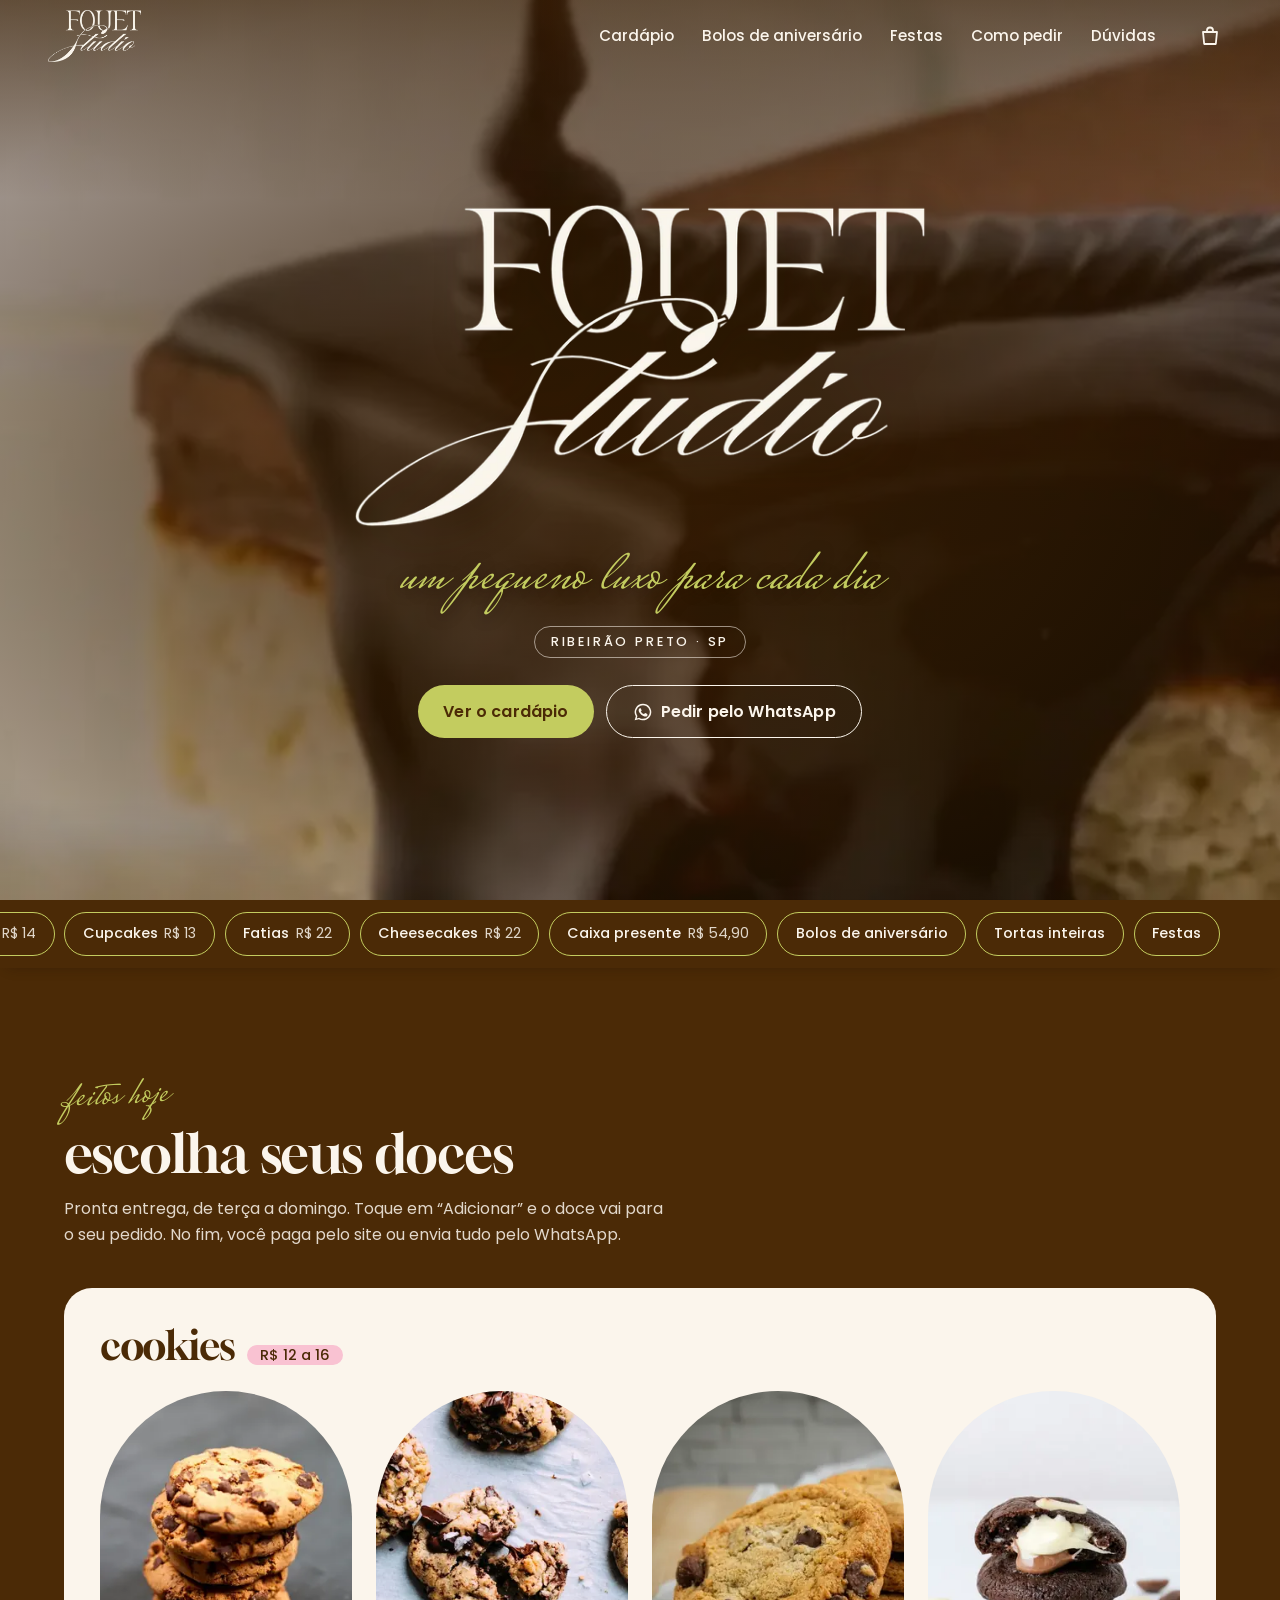
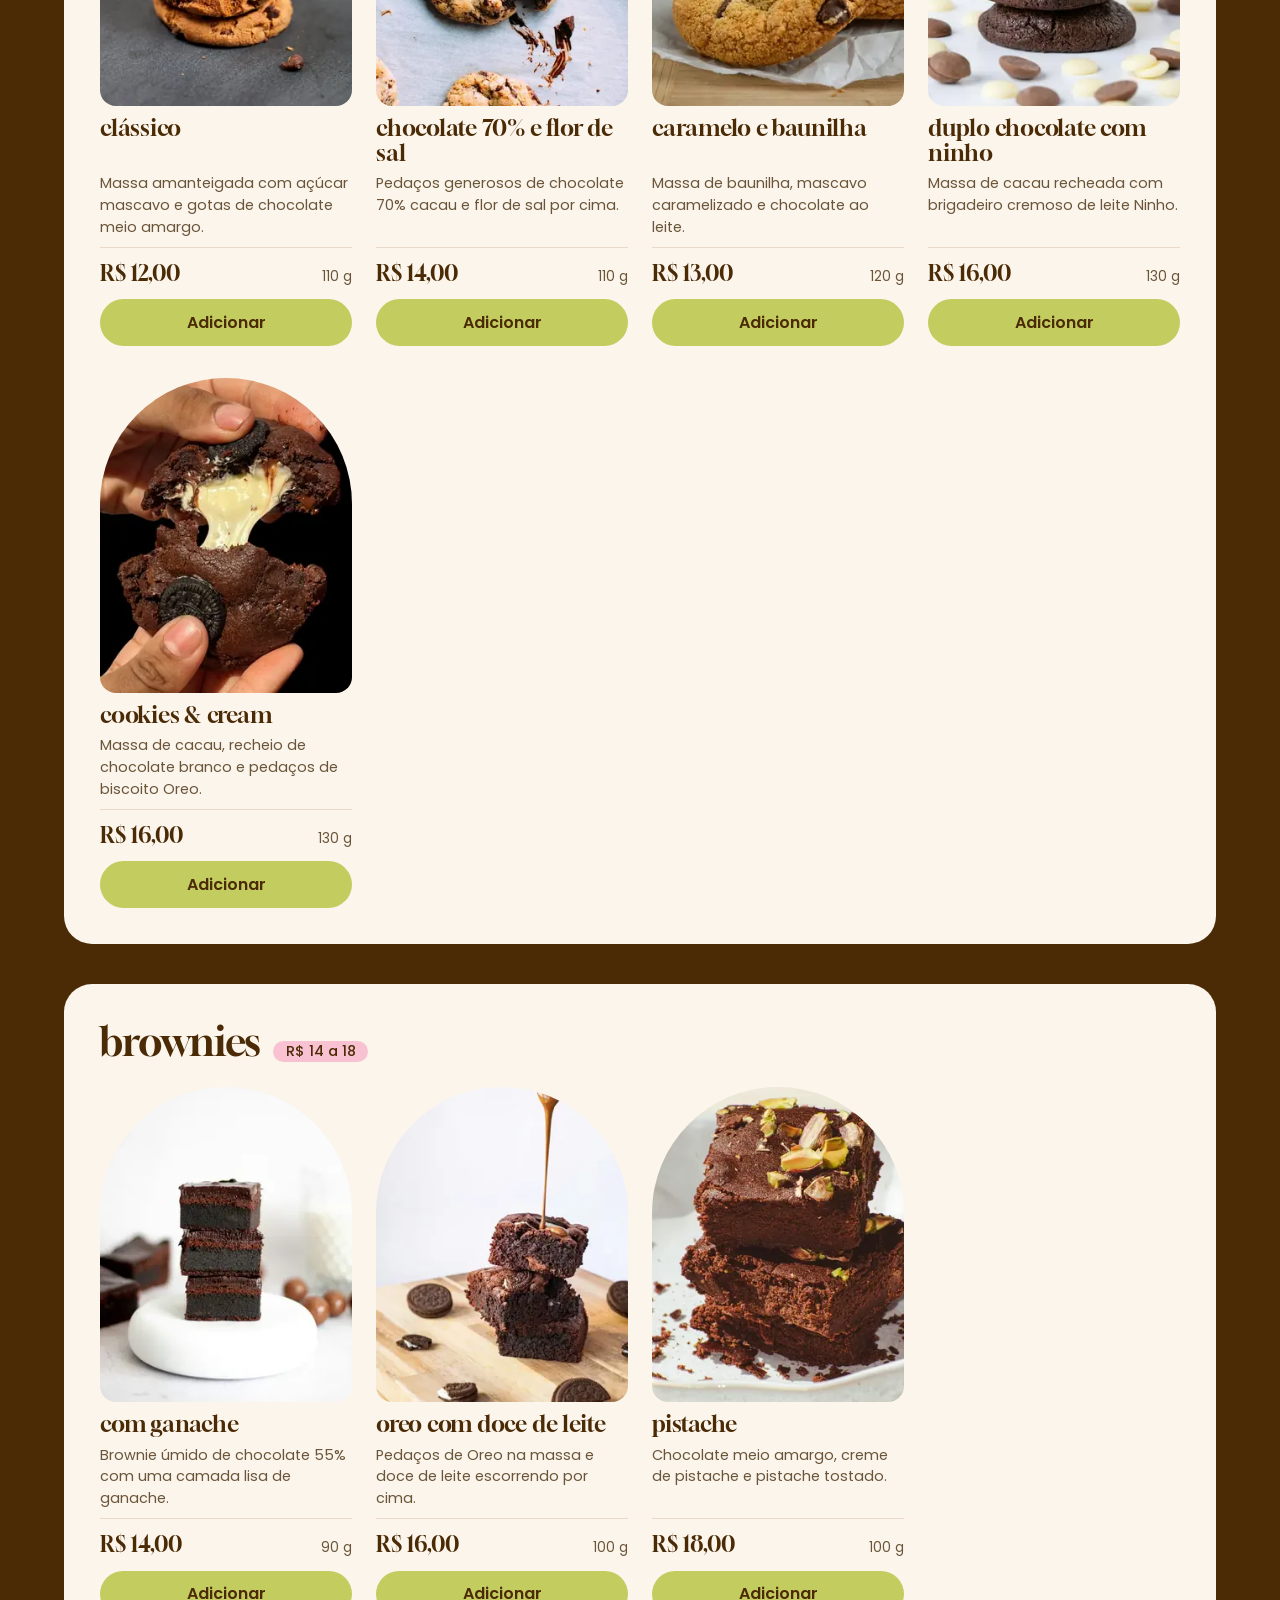
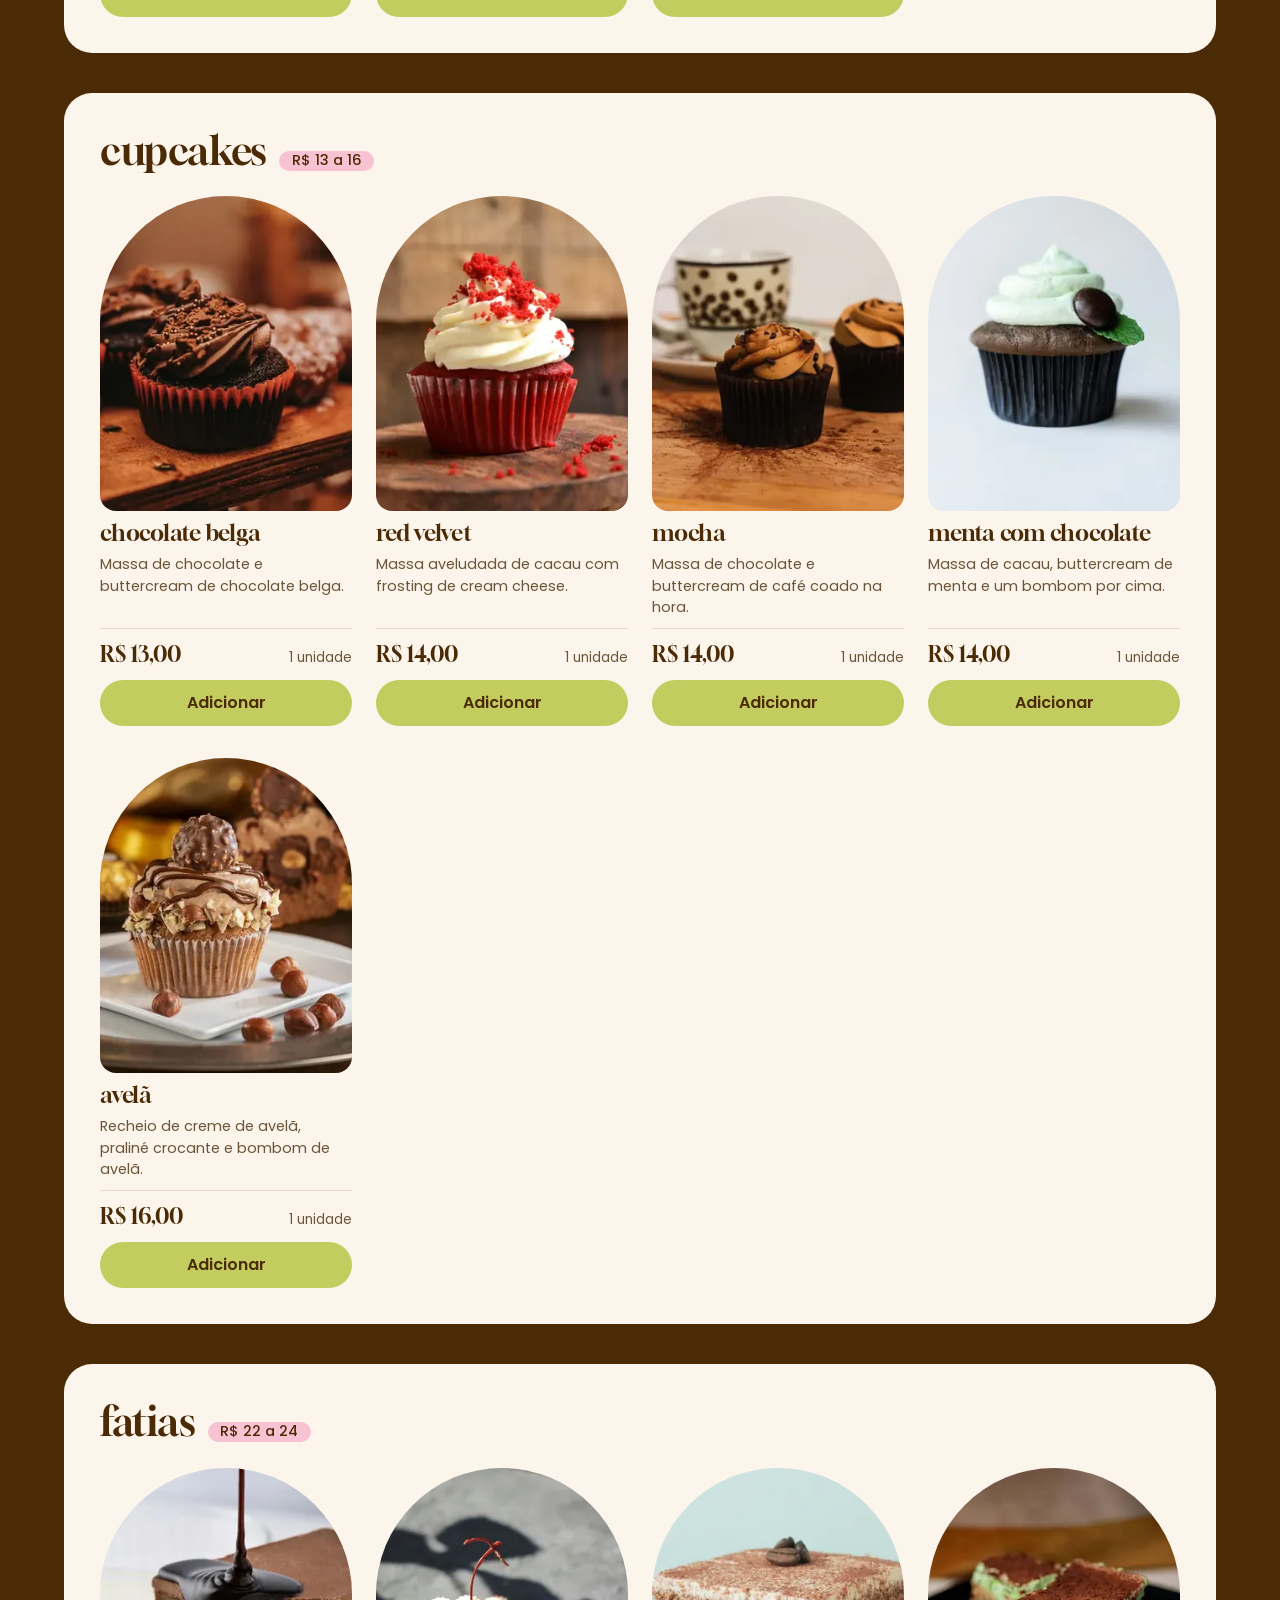
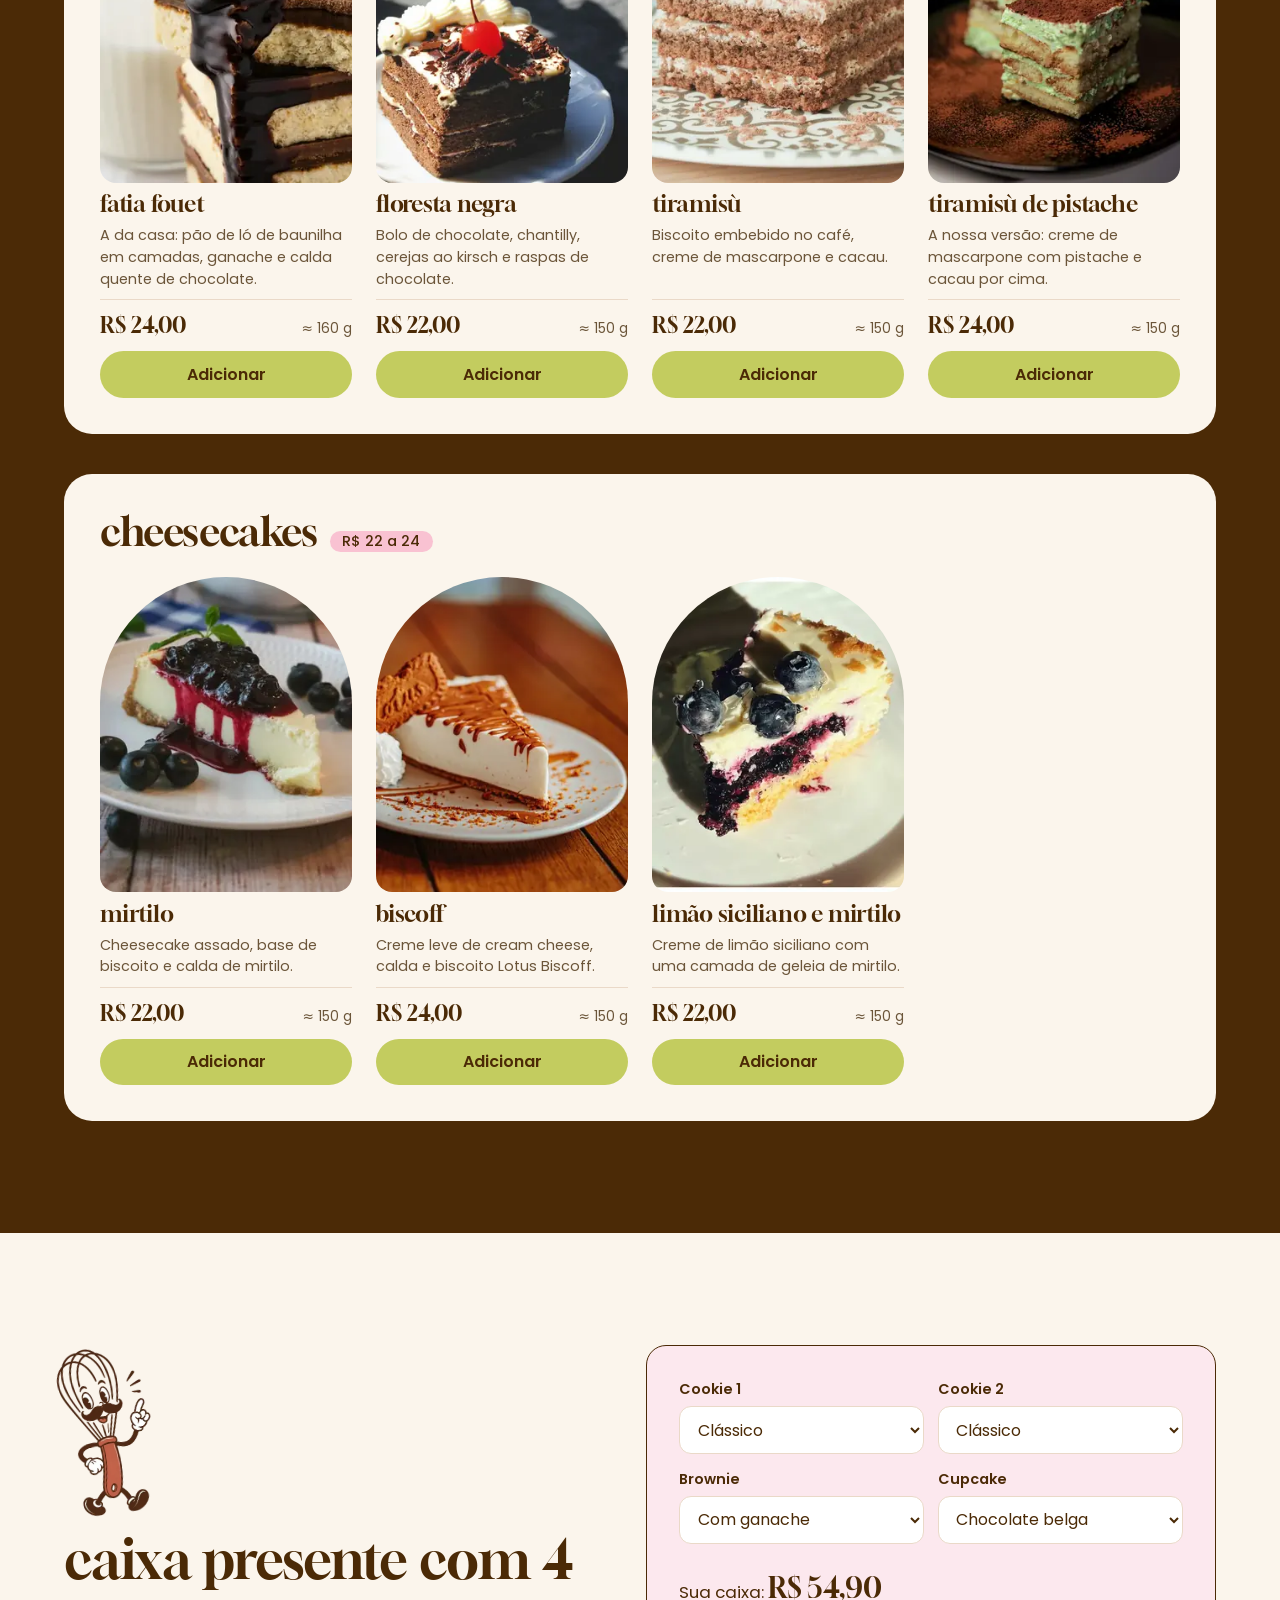
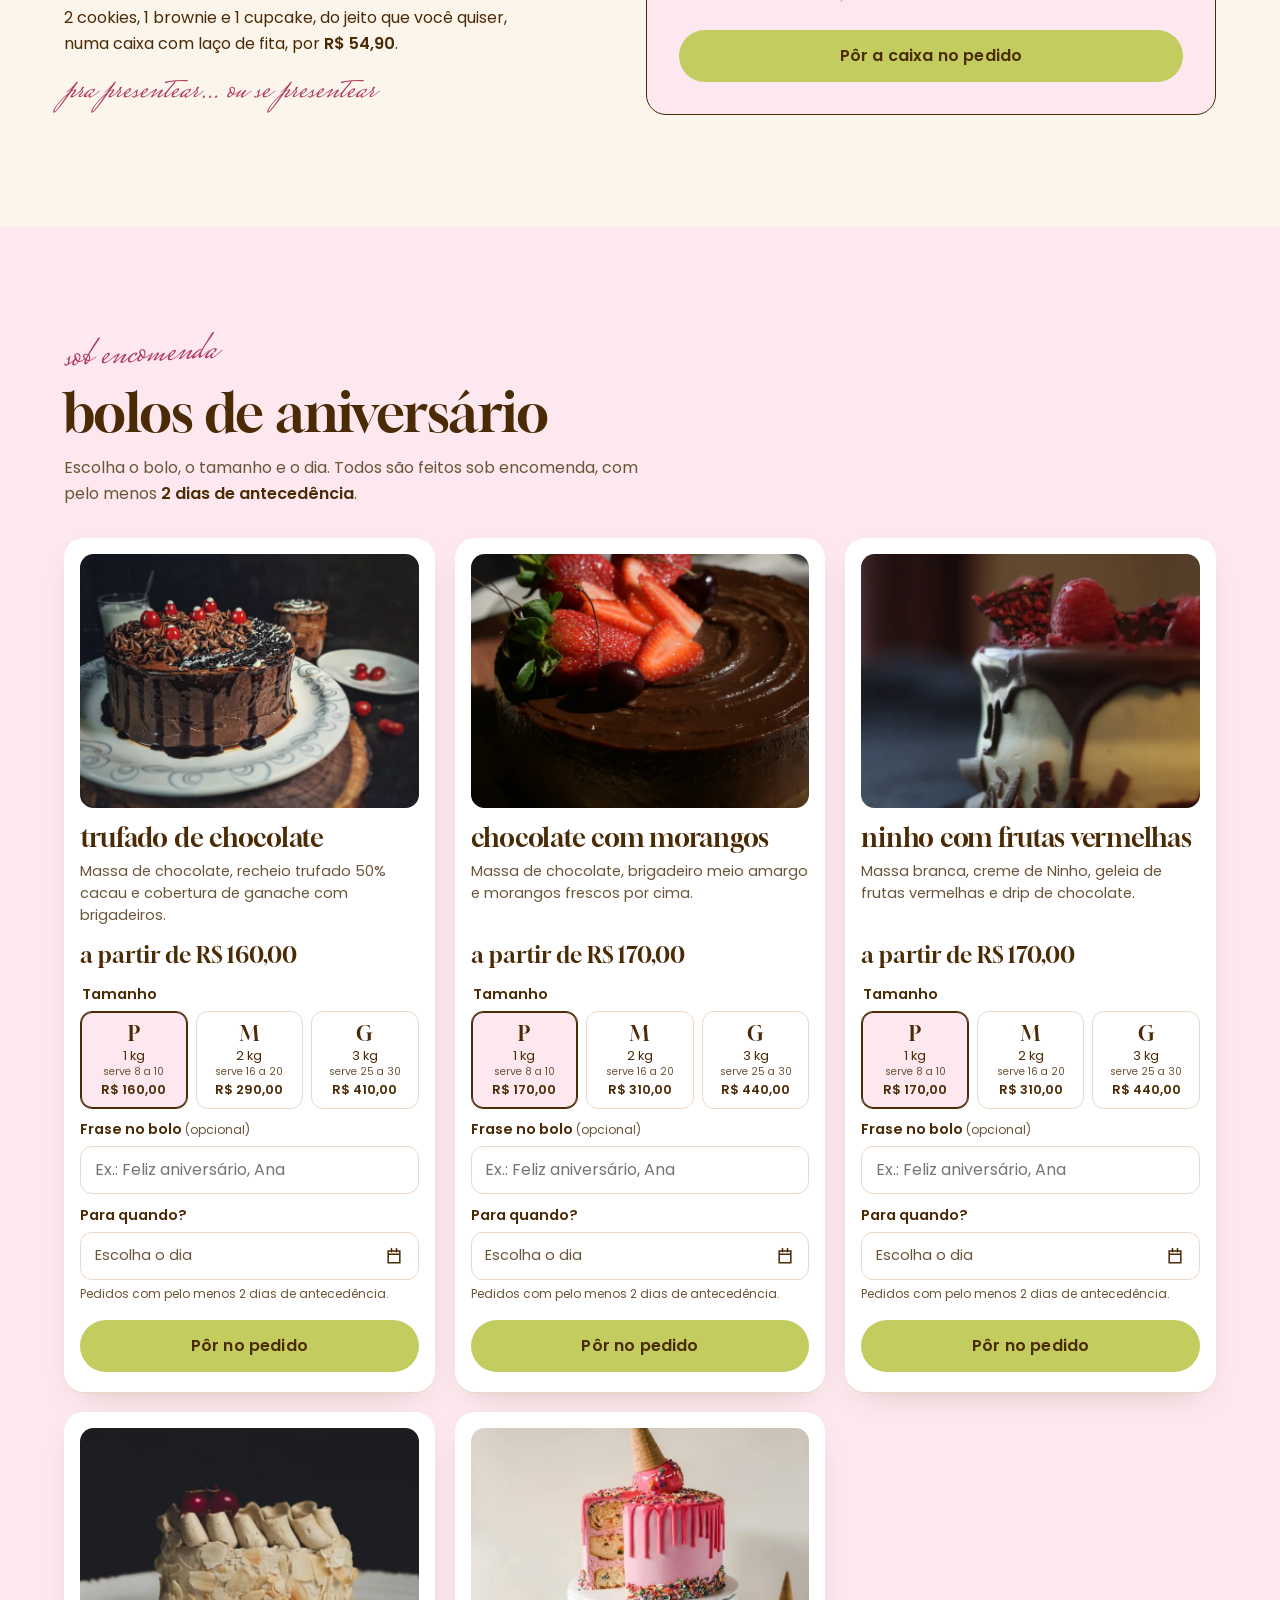
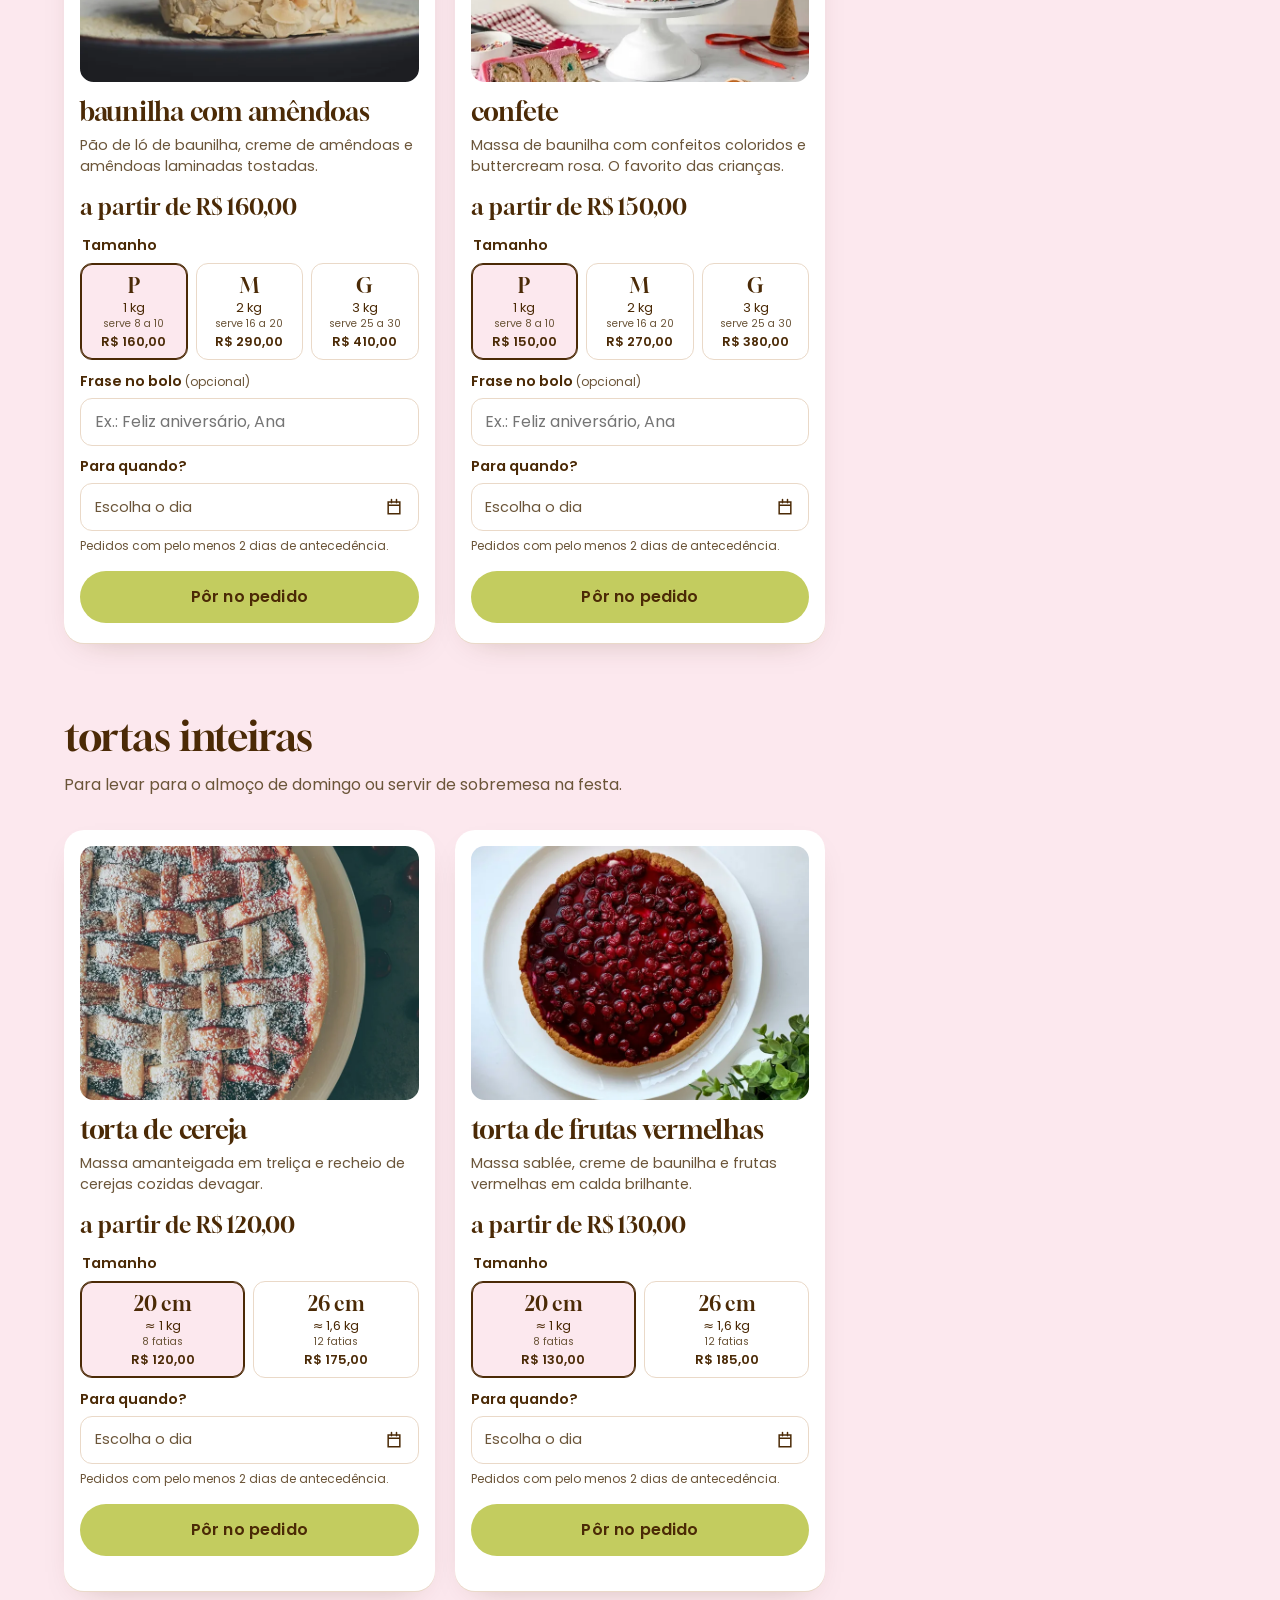
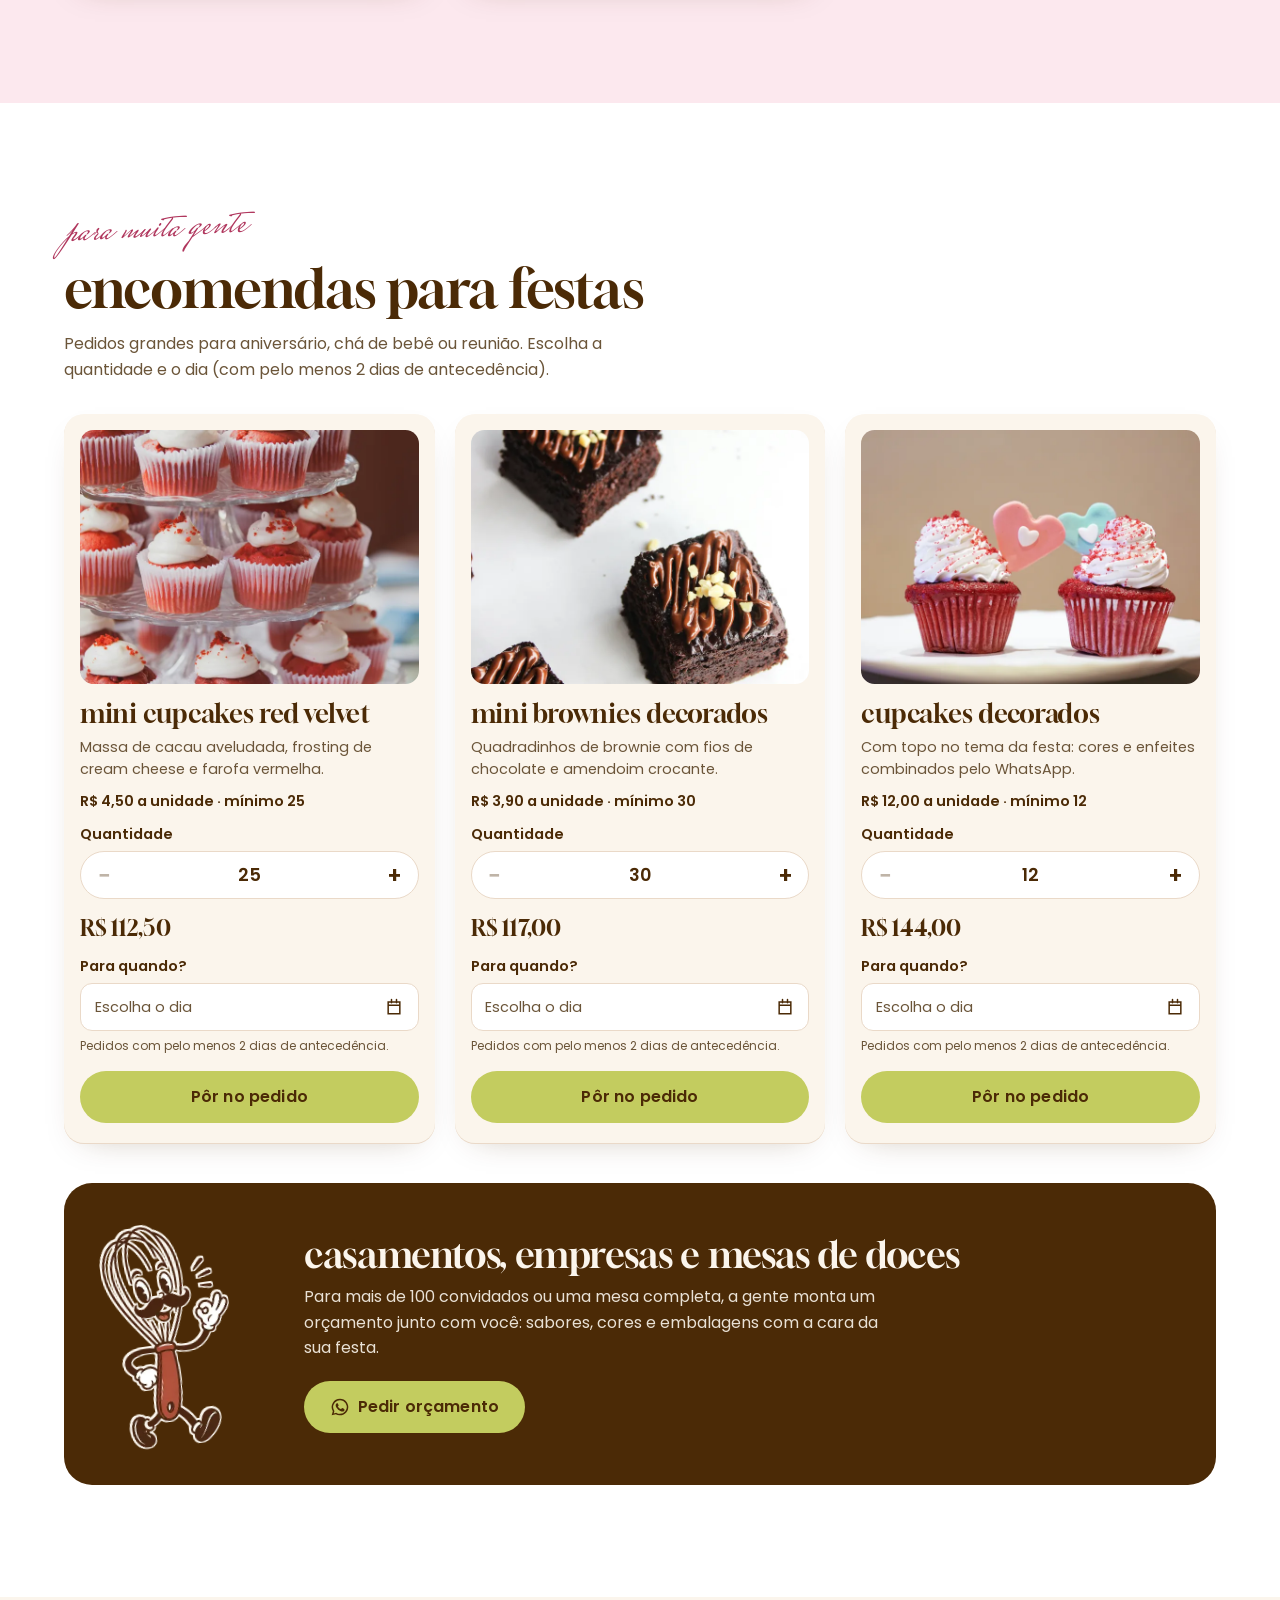
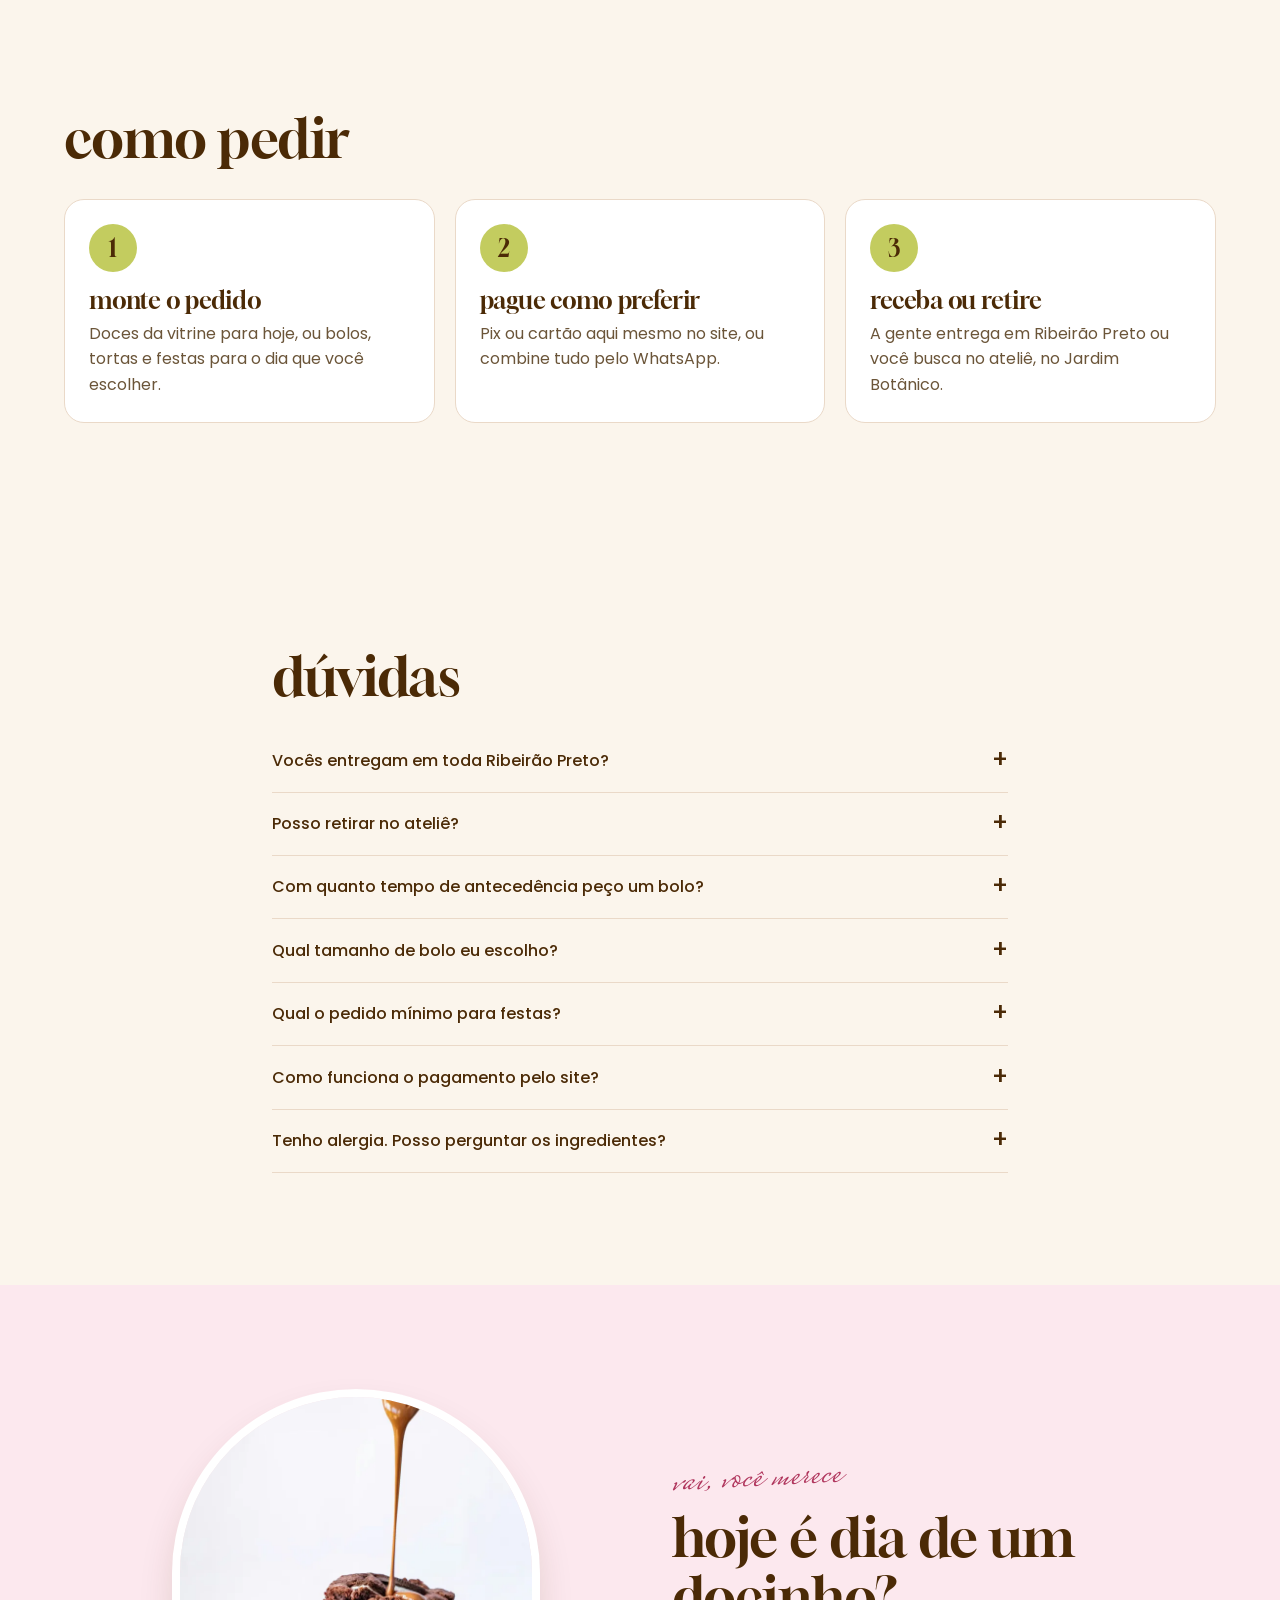
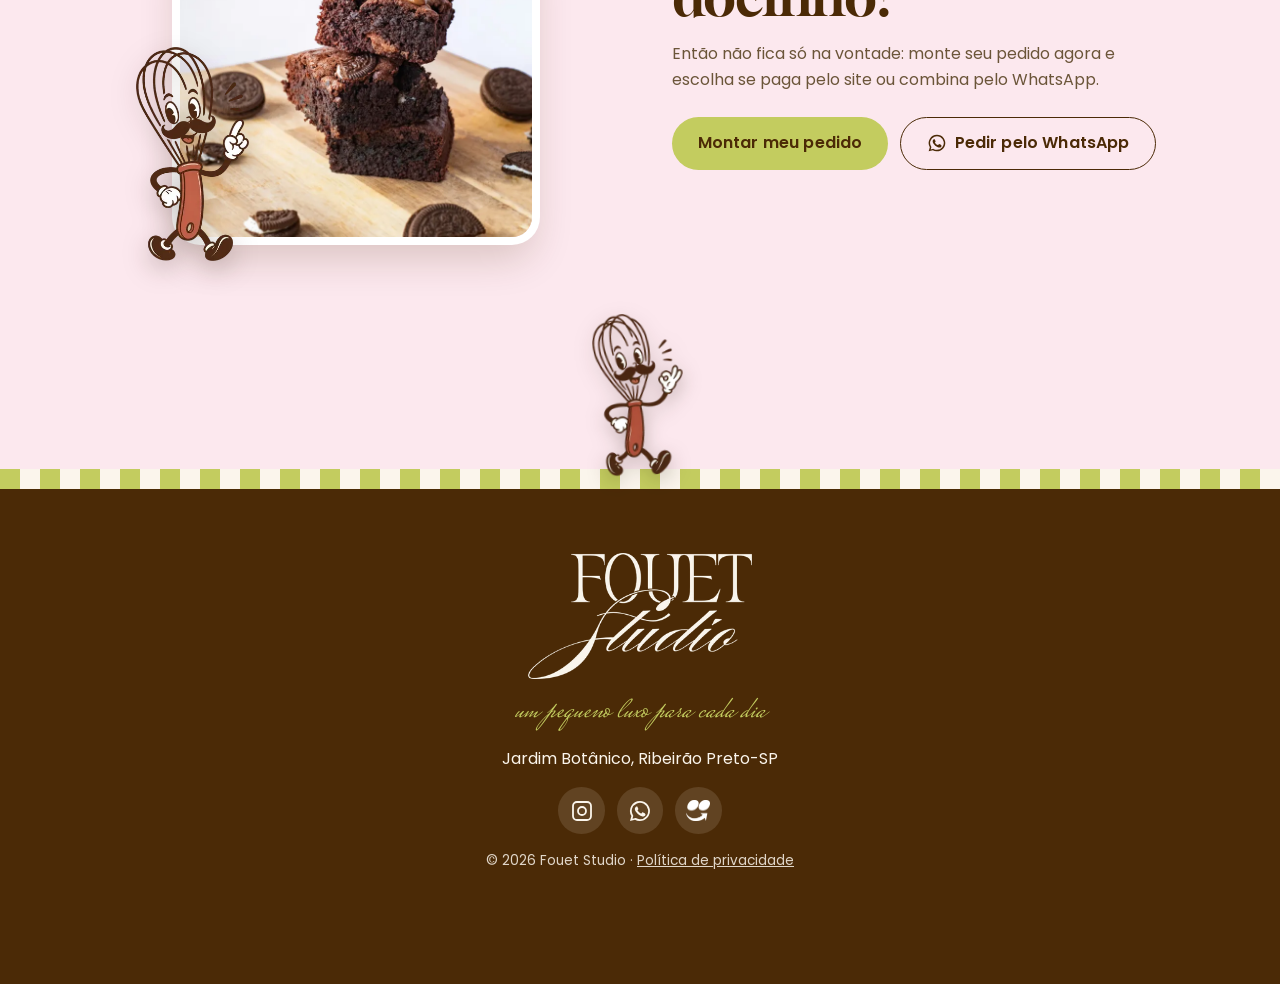
==== commit c648630a: "Ajuste de tamanho de texto dos inputs de numero" ====
--- a/public/index.html
+++ b/public/index.html
@@ -15,7 +15,7 @@
 
         <!-- DEMONSTRAÇÃO: apagar a linha abaixo quando o cliente aprovar (ver README, "Publicar de verdade") -->
         <meta name="robots" content="noindex, nofollow" />
-        <link rel="canonical" href="https://lp-fouet.pages.dev/" />
+        <link rel="canonical" href="https://fouetstudio.pages.dev/" />
         <meta name="theme-color" content="#4b2a06" />
 
         <meta property="og:type" content="website" />
@@ -29,10 +29,10 @@
             property="og:description"
             content="Cookies, brownies, cupcakes, fatias e bolos de aniversário em Ribeirão Preto. Peça pelo site, pague com Pix ou cartão e receba em casa."
         />
-        <meta property="og:url" content="https://lp-fouet.pages.dev/" />
+        <meta property="og:url" content="https://fouetstudio.pages.dev/" />
         <meta
             property="og:image"
-            content="https://lp-fouet.pages.dev/assets/img/og-capa.jpg"
+            content="https://fouetstudio.pages.dev/assets/img/og-capa.jpg"
         />
         <meta property="og:image:width" content="1200" />
         <meta property="og:image:height" content="630" />
@@ -72,7 +72,7 @@
         />
         <link rel="stylesheet" href="css/reset.css" />
         <link rel="stylesheet" href="css/variables.css" />
-        <link rel="stylesheet" href="css/style.css" />
+        <link rel="stylesheet" href="css/style.css?v=2" />
         <script>
             document.documentElement.classList.add("js");
         </script>
@@ -85,9 +85,9 @@
                 "name": "Fouet Studio",
                 "slogan": "Um pequeno luxo para cada dia",
                 "description": "Cookies, brownies, cupcakes, fatias e bolos de aniversário em Ribeirão Preto-SP.",
-                "url": "https://lp-fouet.pages.dev/",
-                "image": "https://lp-fouet.pages.dev/assets/img/og-capa.jpg",
-                "logo": "https://lp-fouet.pages.dev/assets/img/favicon-180.png",
+                "url": "https://fouetstudio.pages.dev/",
+                "image": "https://fouetstudio.pages.dev/assets/img/og-capa.jpg",
+                "logo": "https://fouetstudio.pages.dev/assets/img/favicon-180.png",
                 "servesCuisine": "Confeitaria",
                 "address": {
                     "@type": "PostalAddress",
--- a/public/css/style.css
+++ b/public/css/style.css
@@ -662,6 +662,8 @@
     border-radius: 0.75rem;
     background: var(--cor-cartao);
     color: var(--cor-texto);
+    /* 16 px no mínimo: com letra menor, o iPhone dá zoom ao tocar no campo e não volta */
+    font-size: max(1rem, 16px);
     font-weight: 400;
 }
 select:focus-visible,
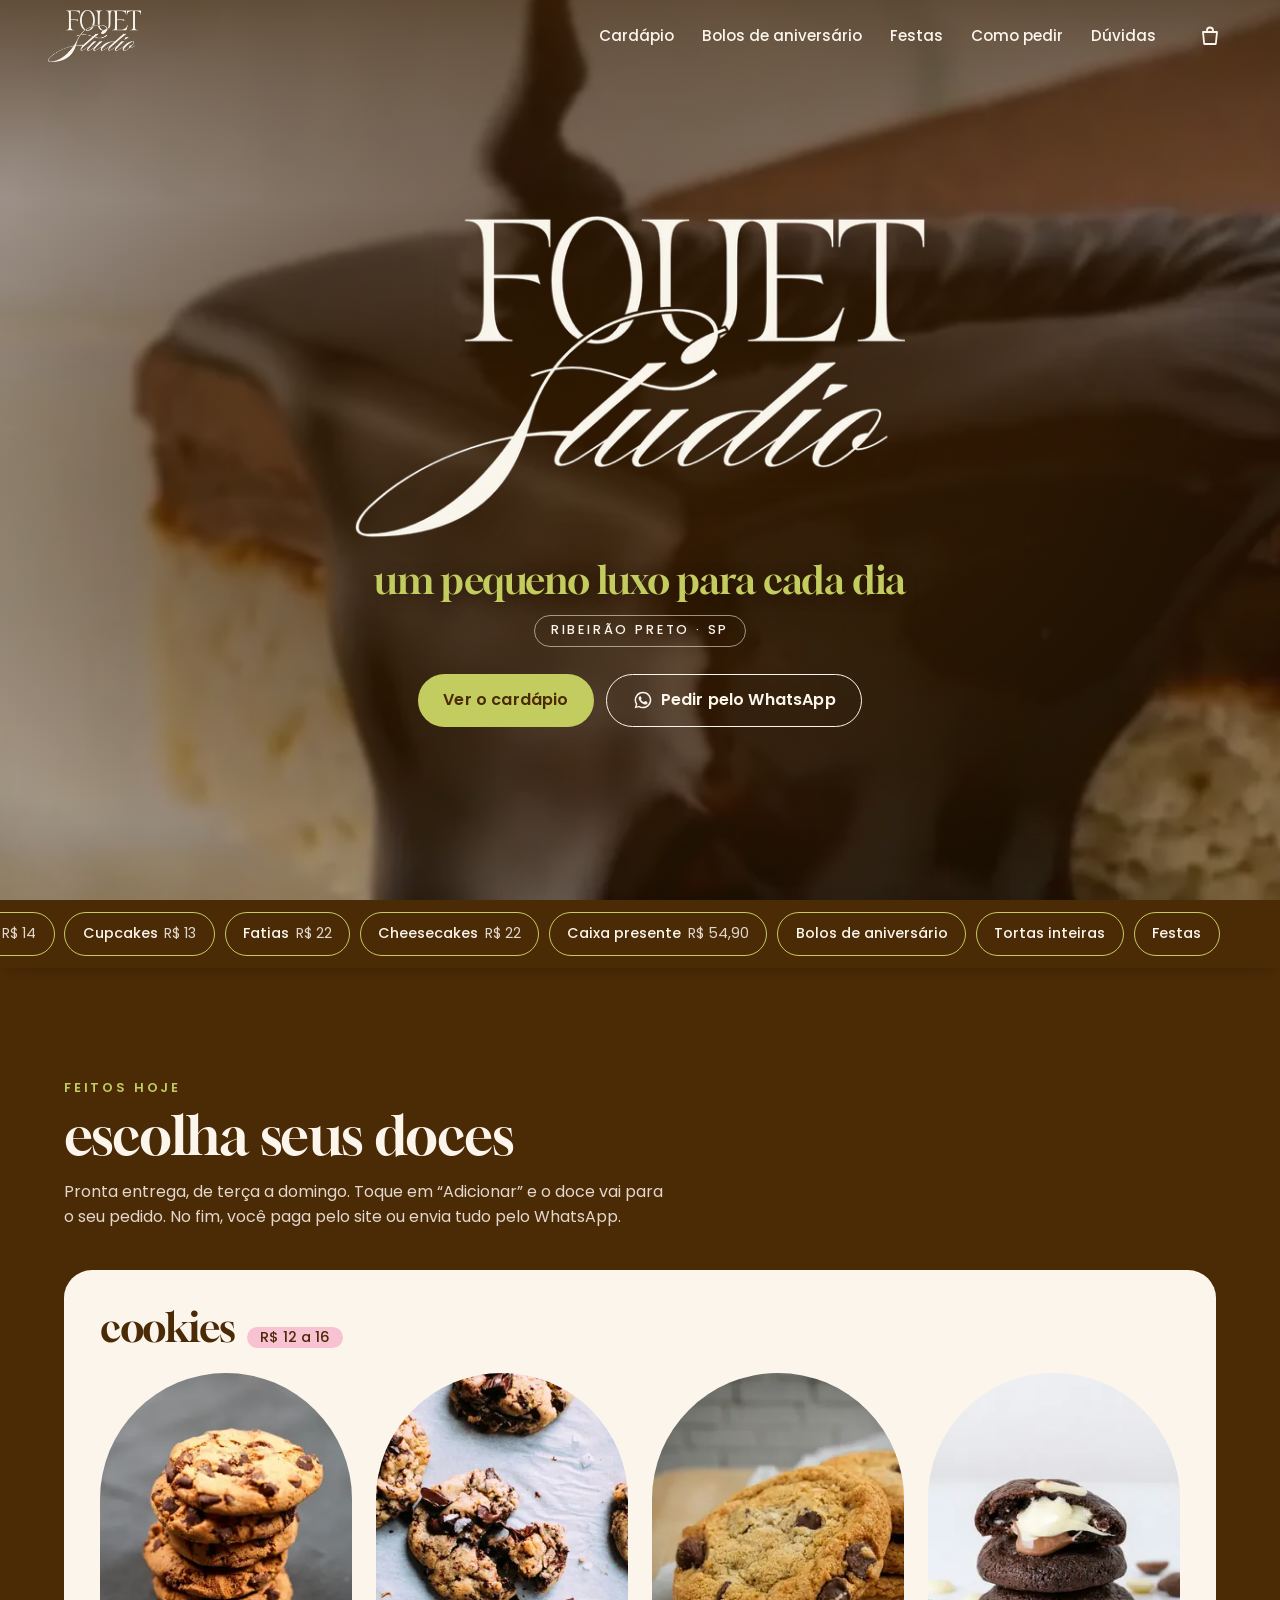
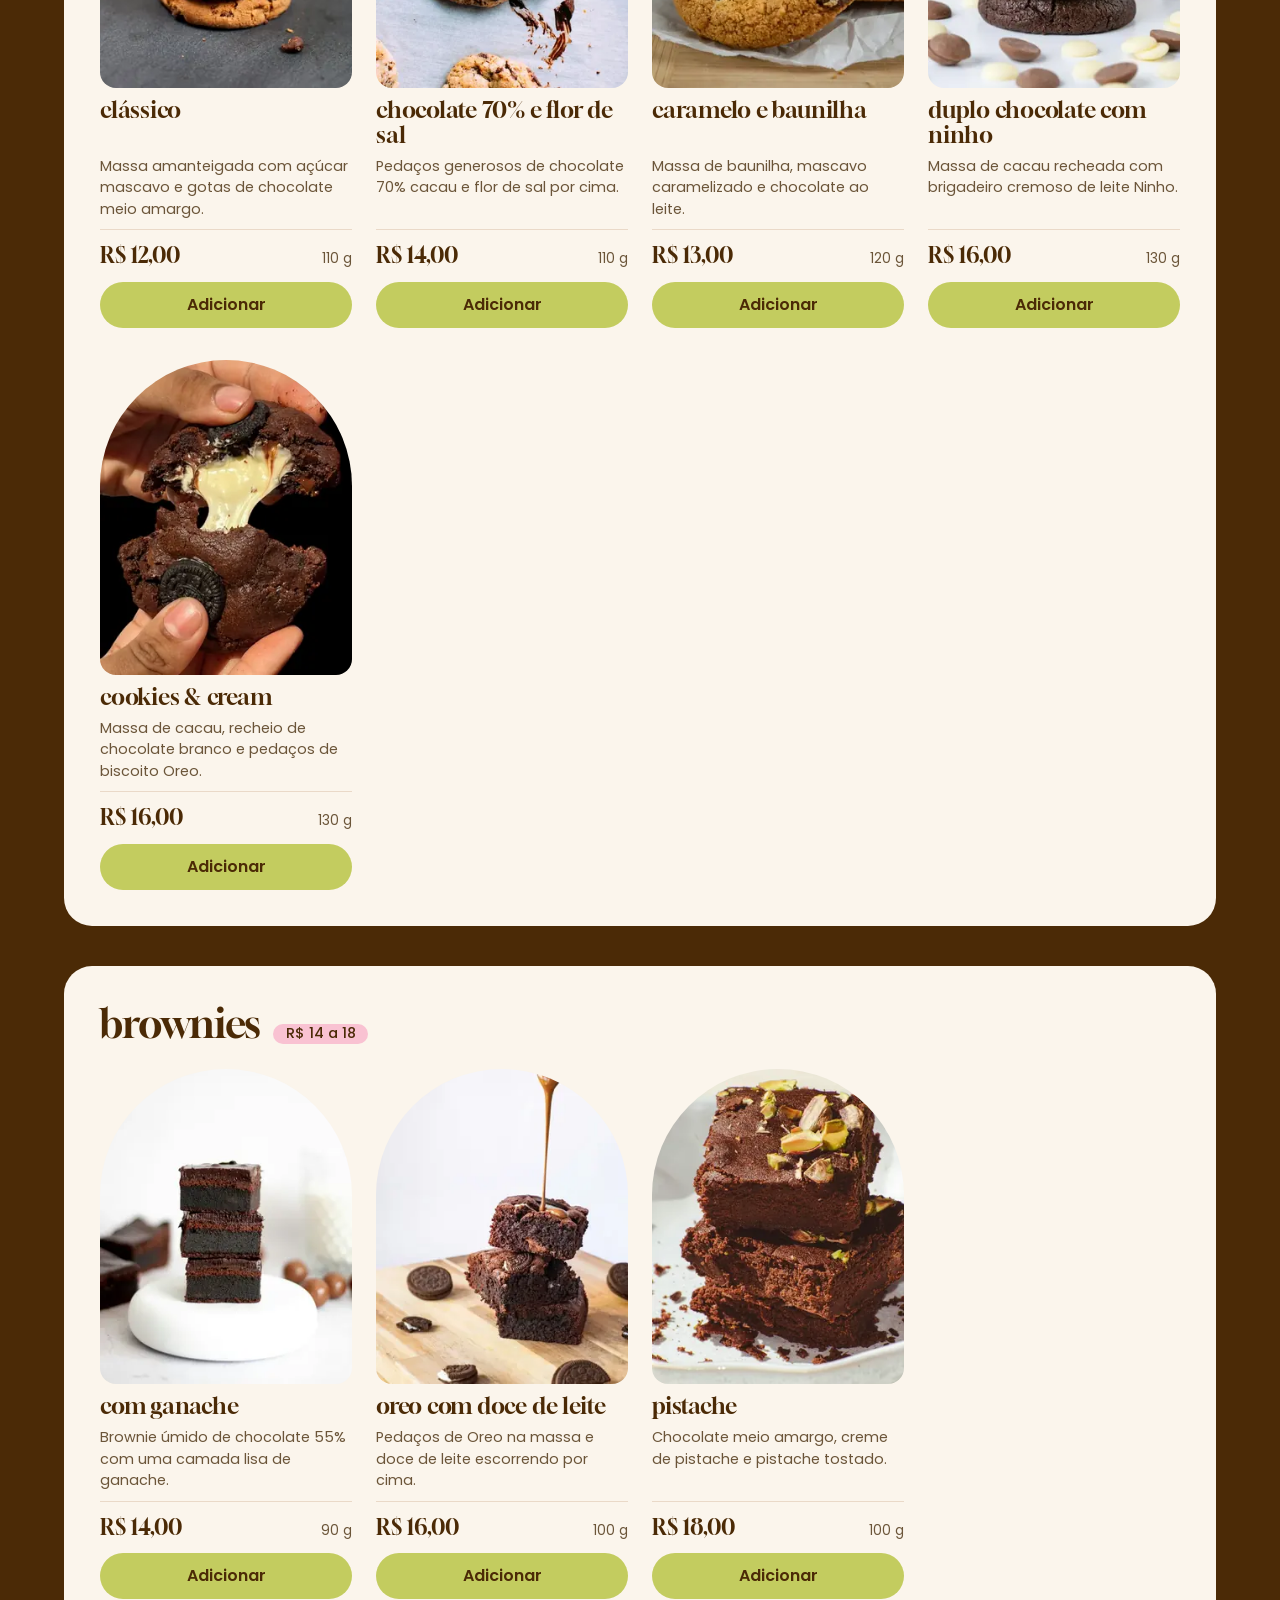
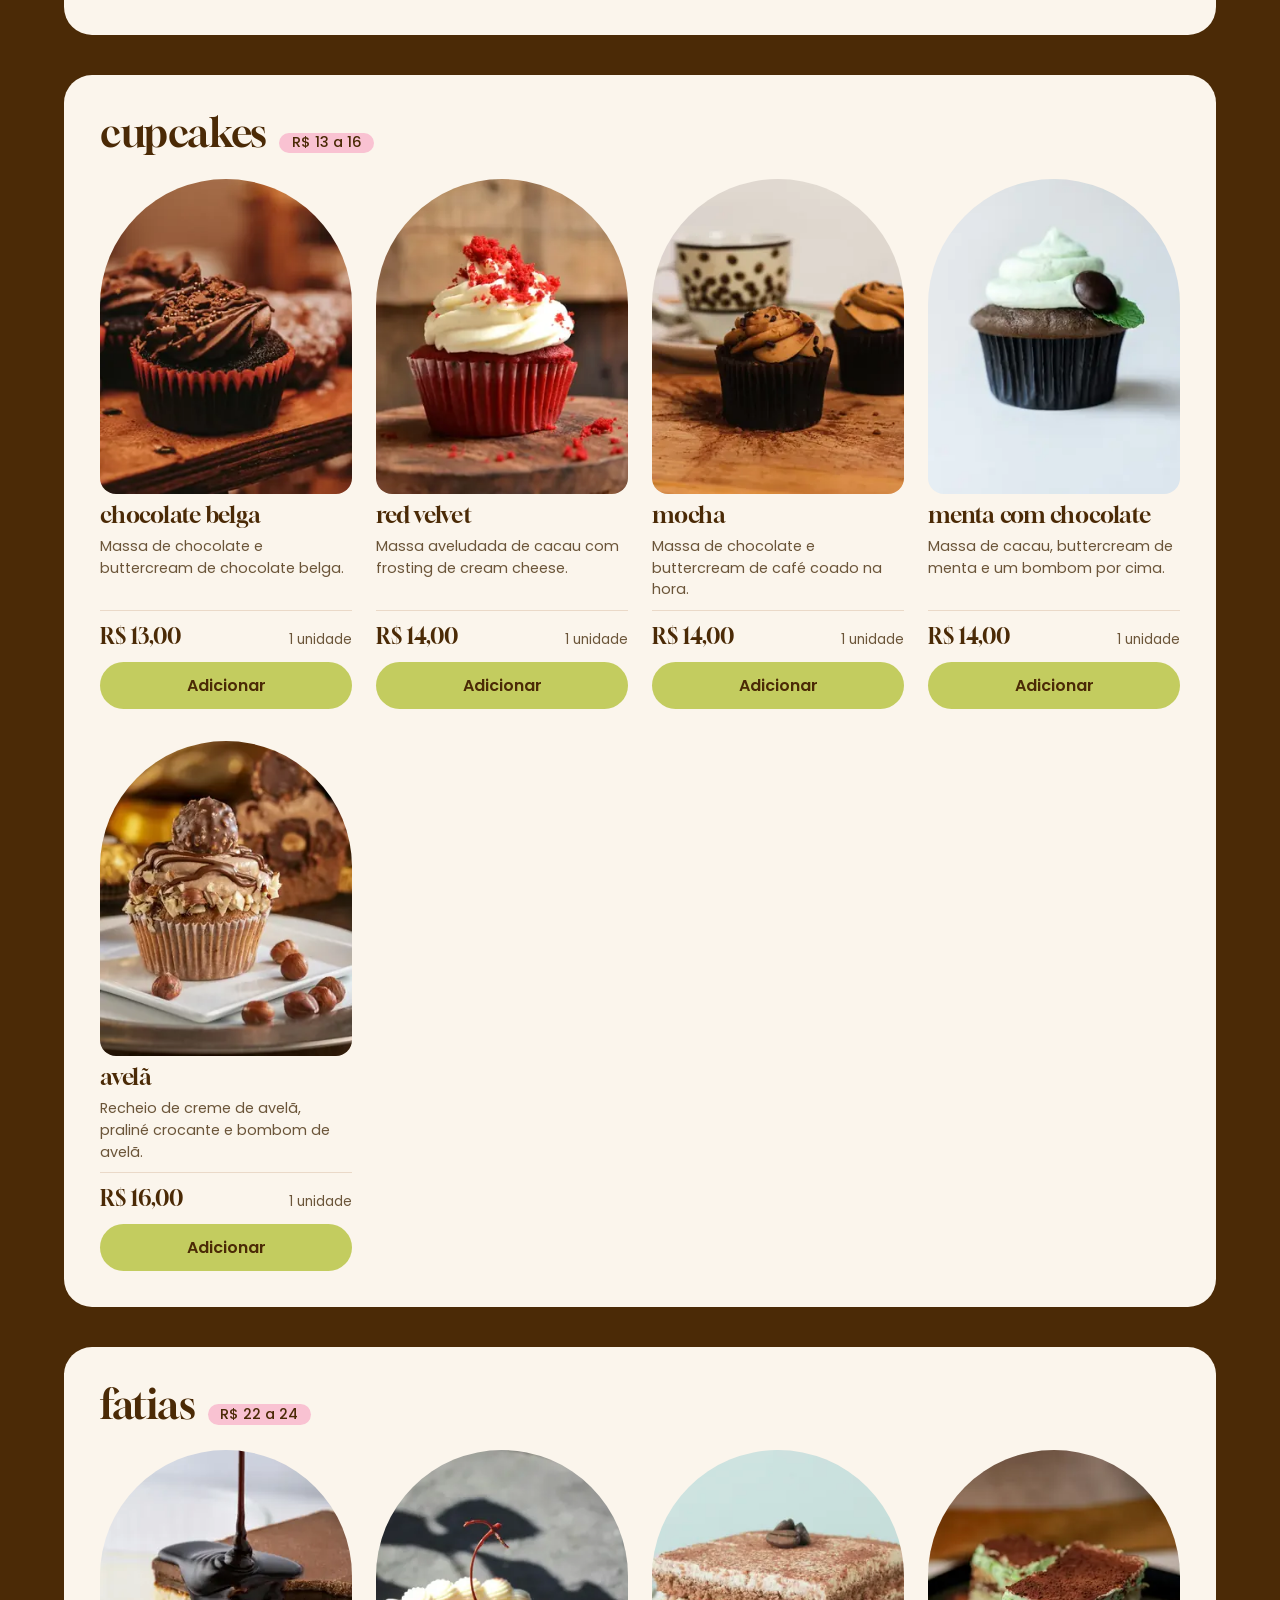
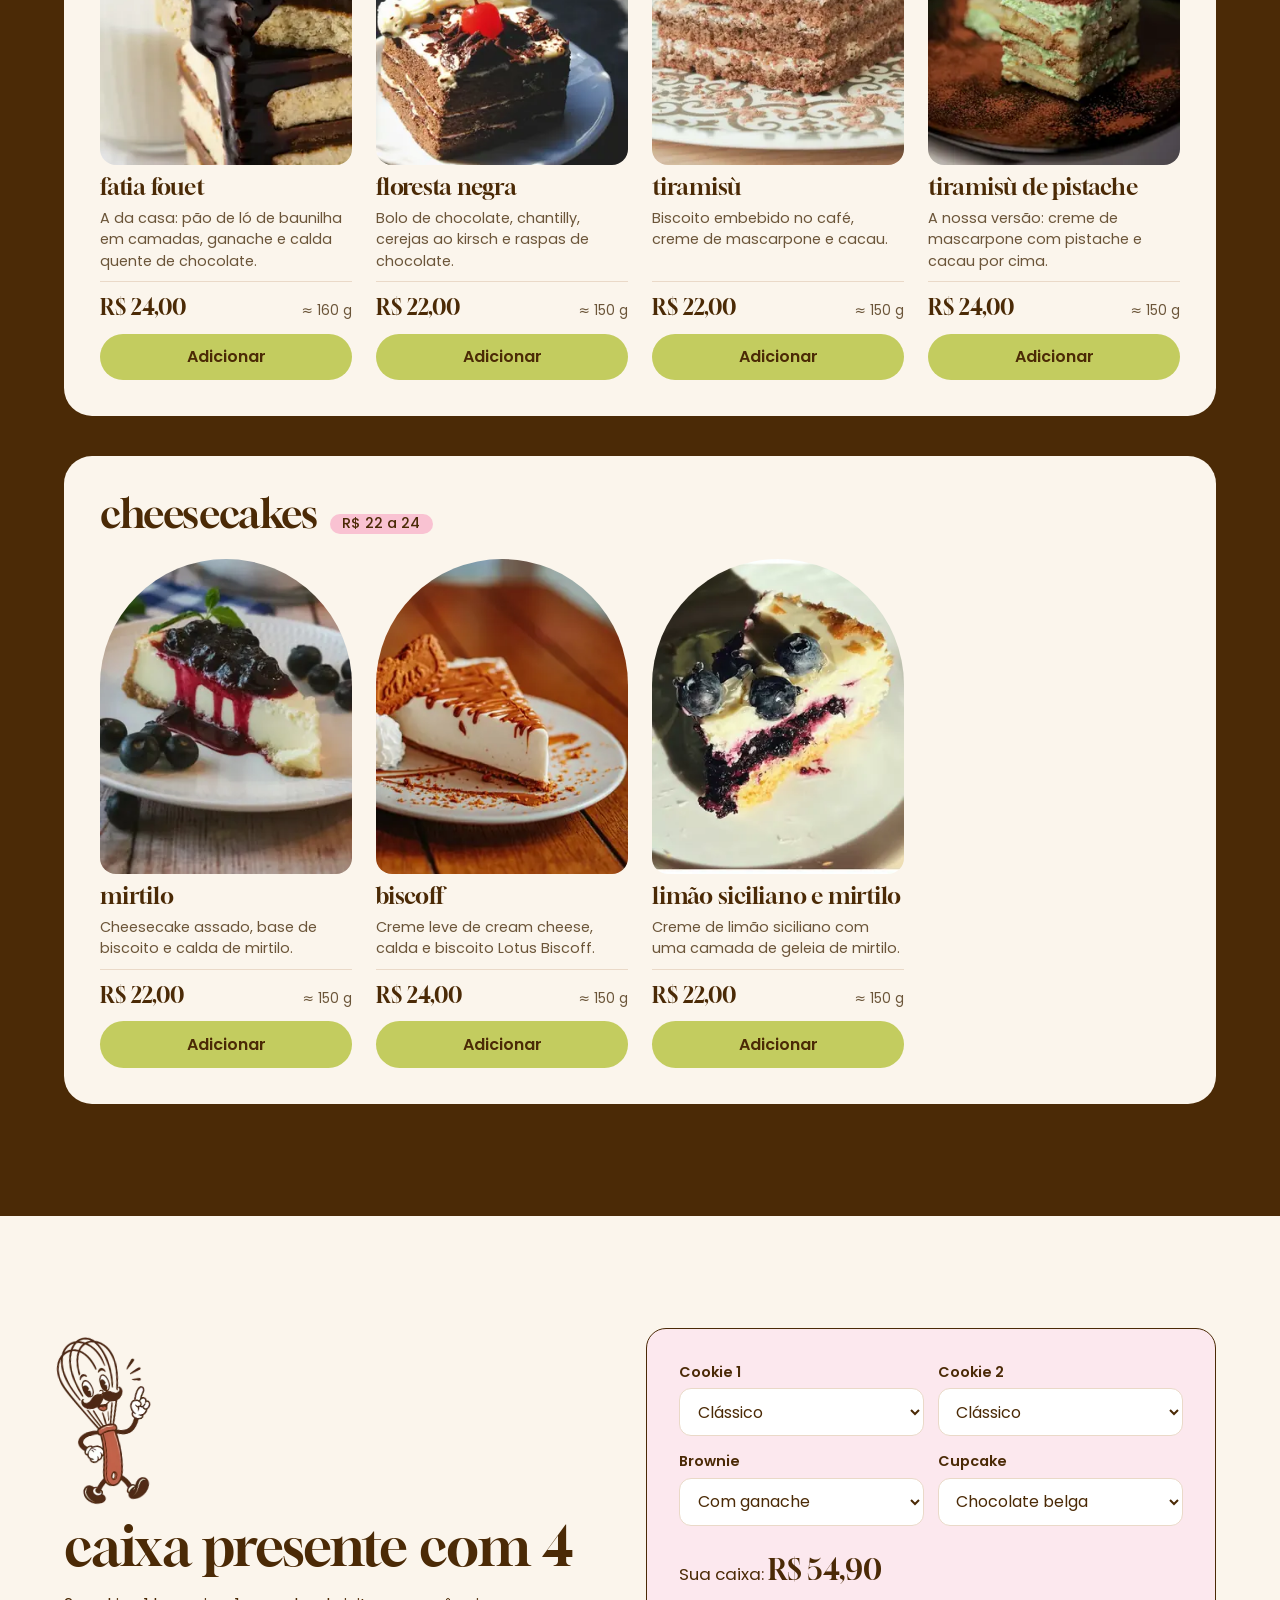
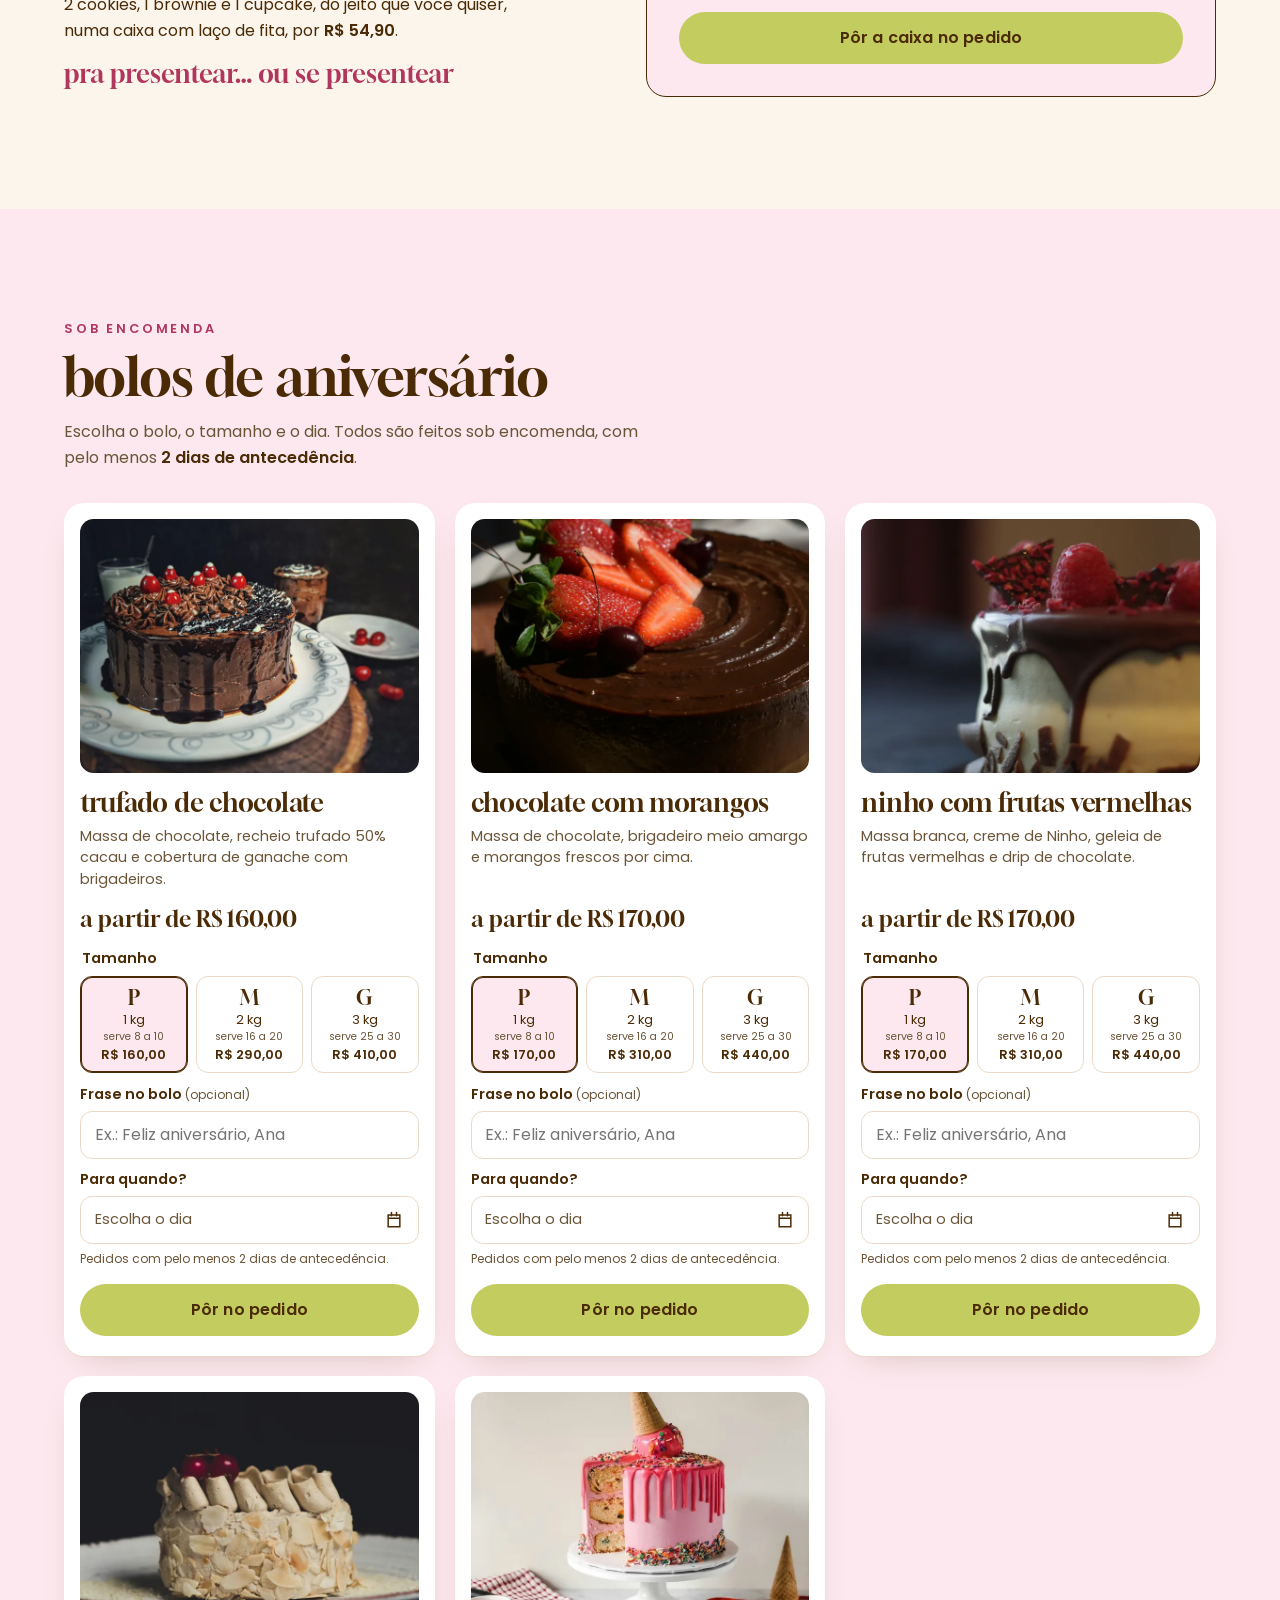
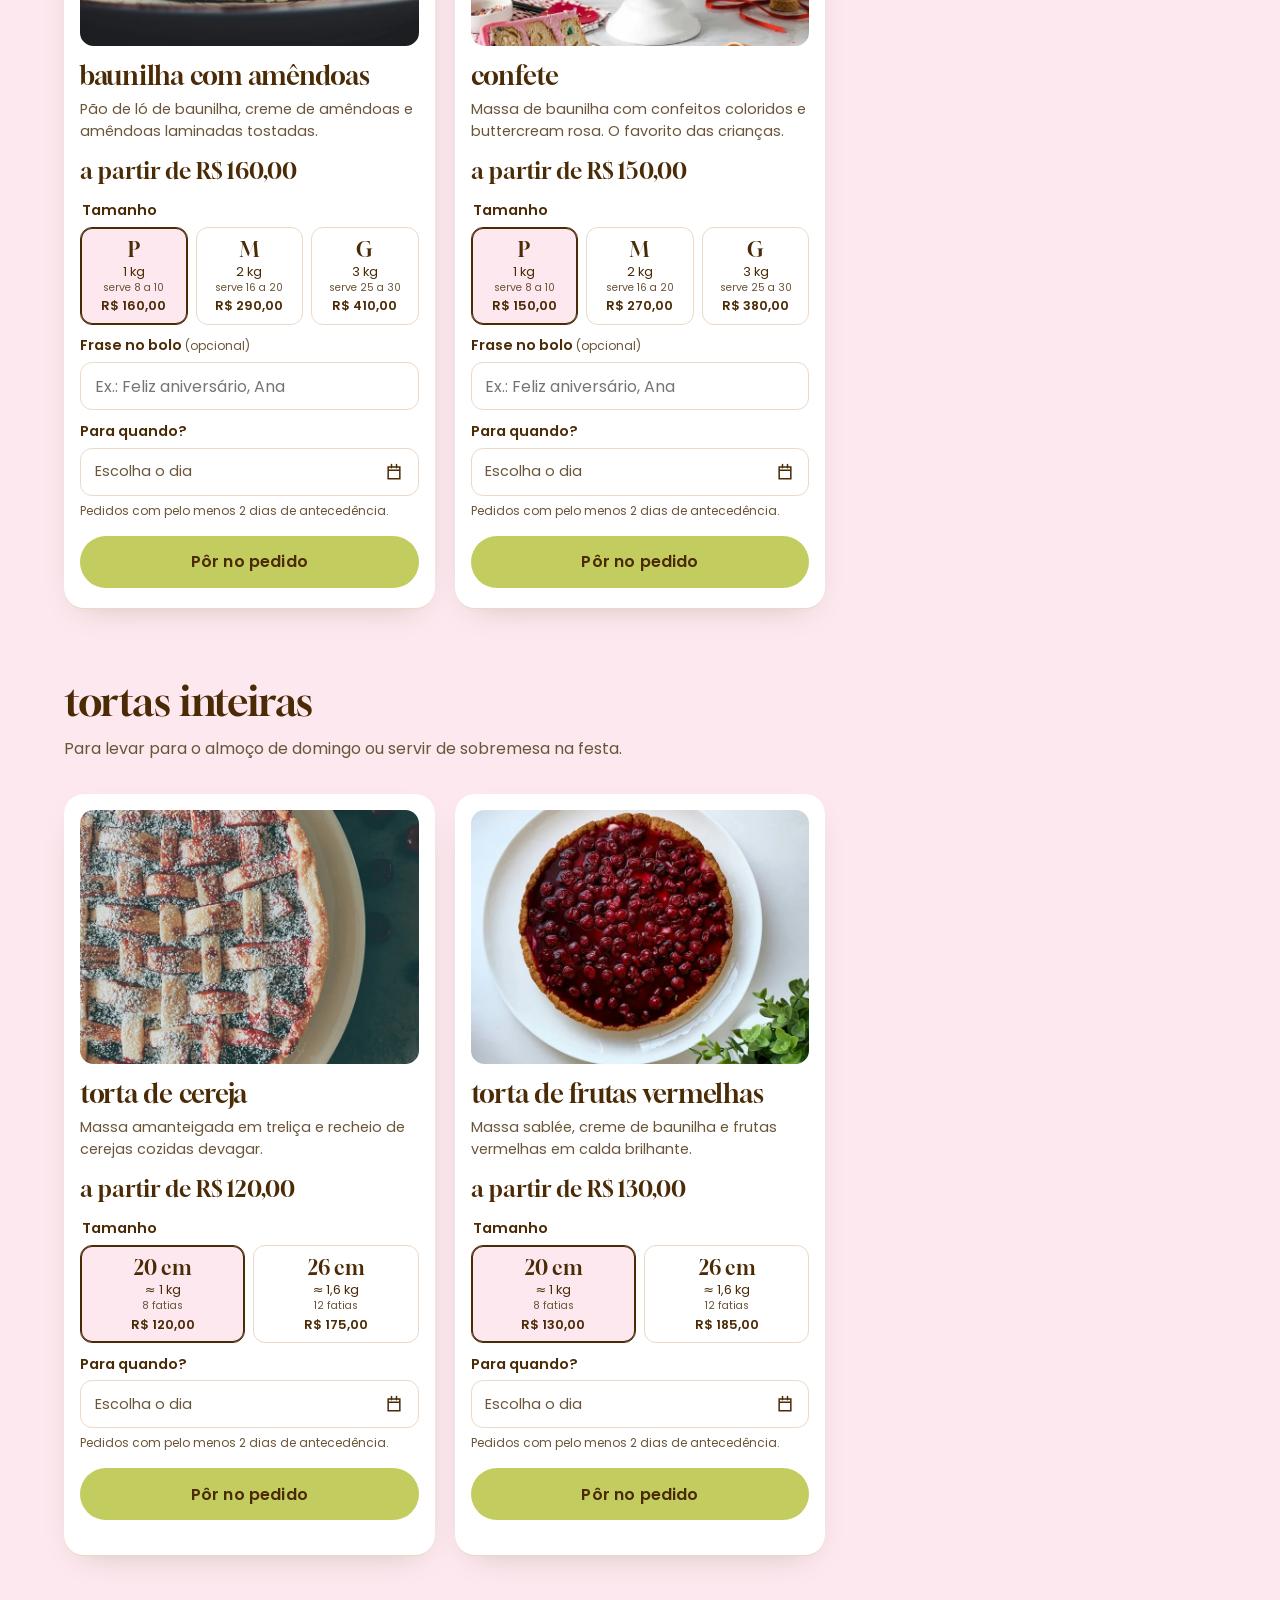
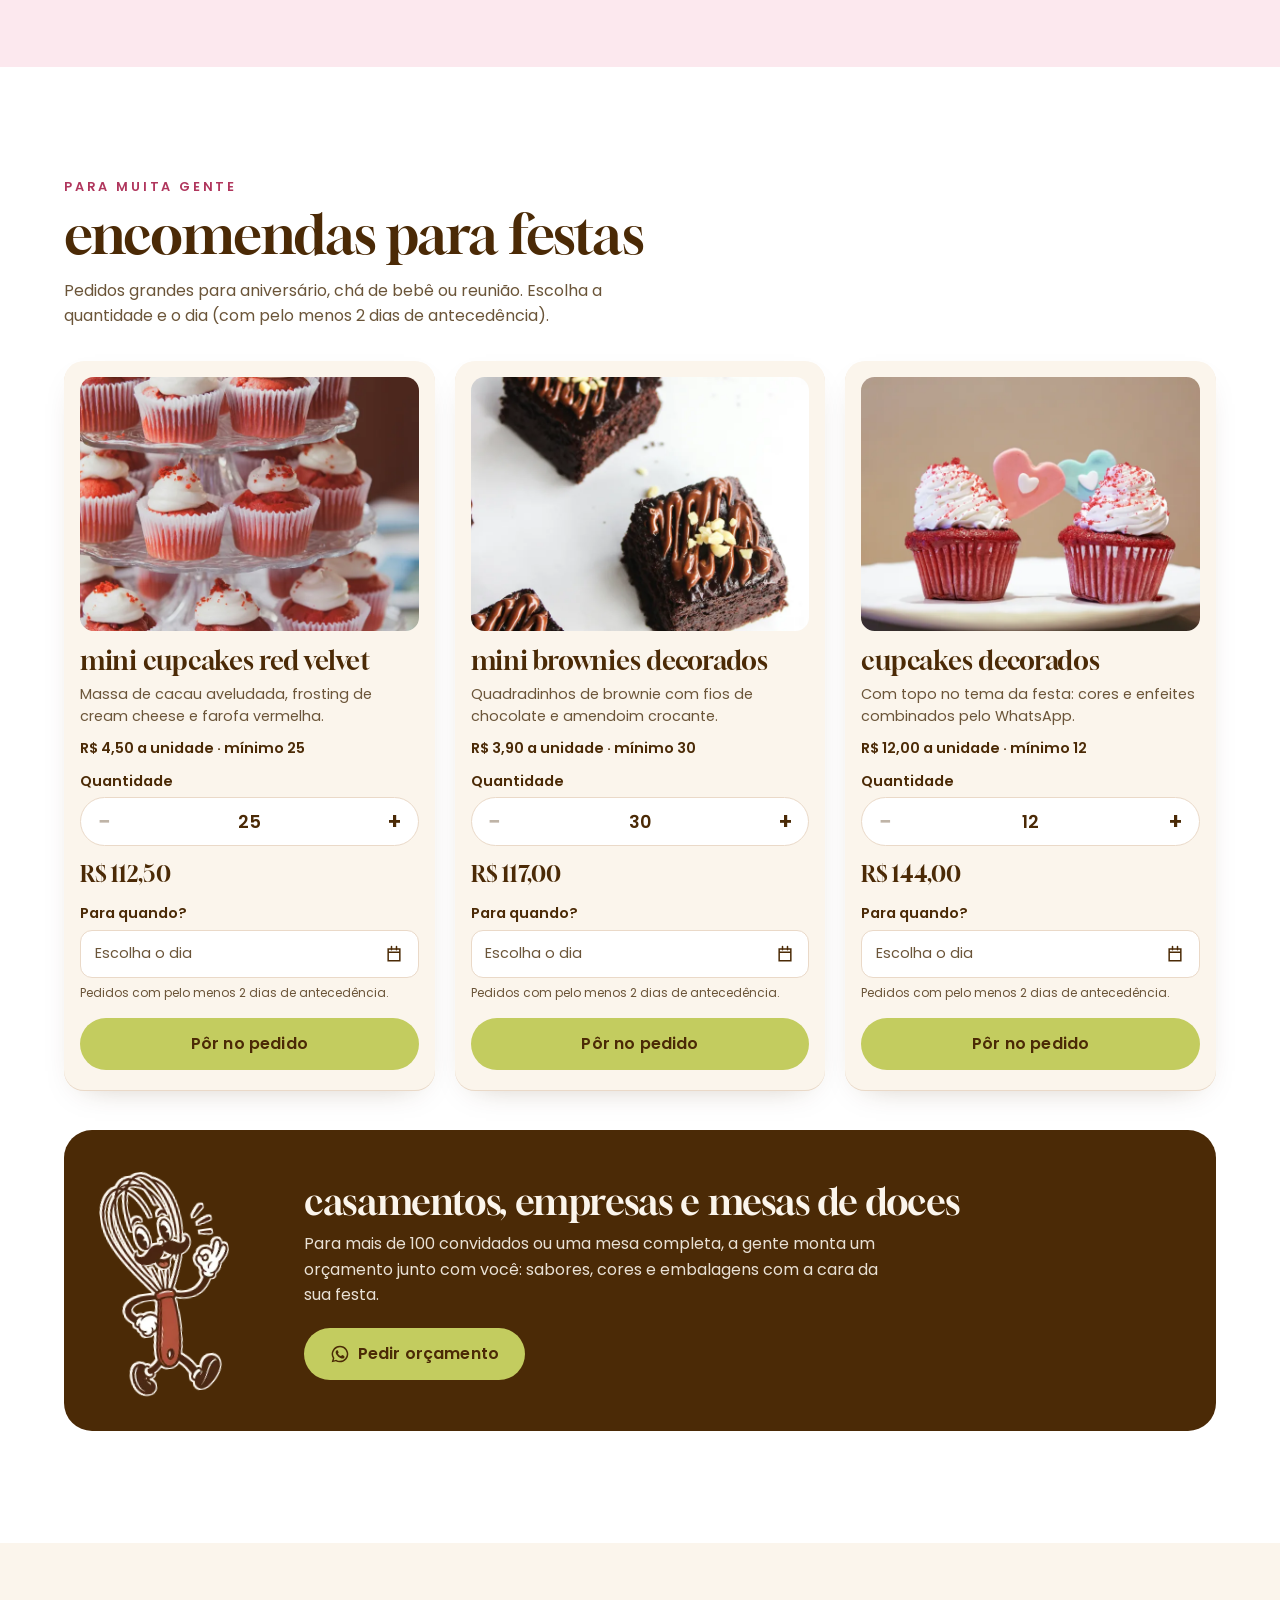
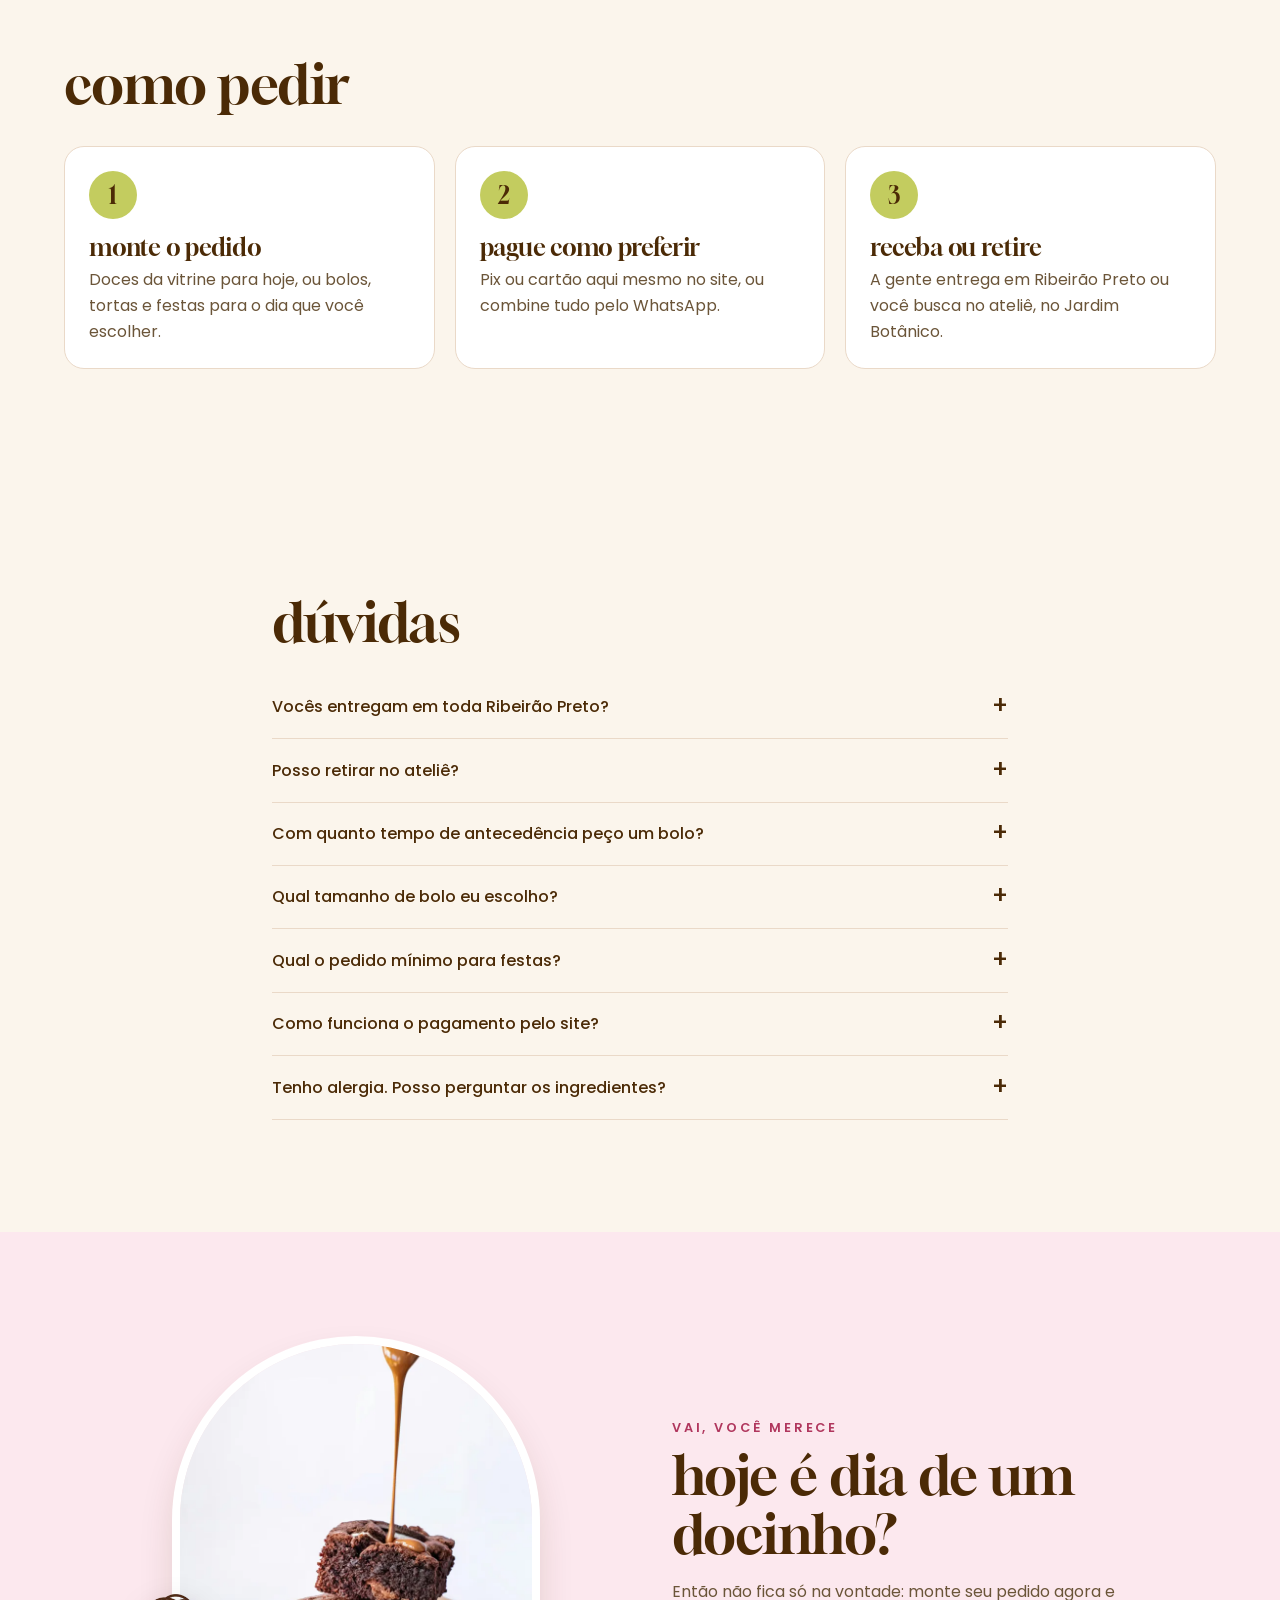
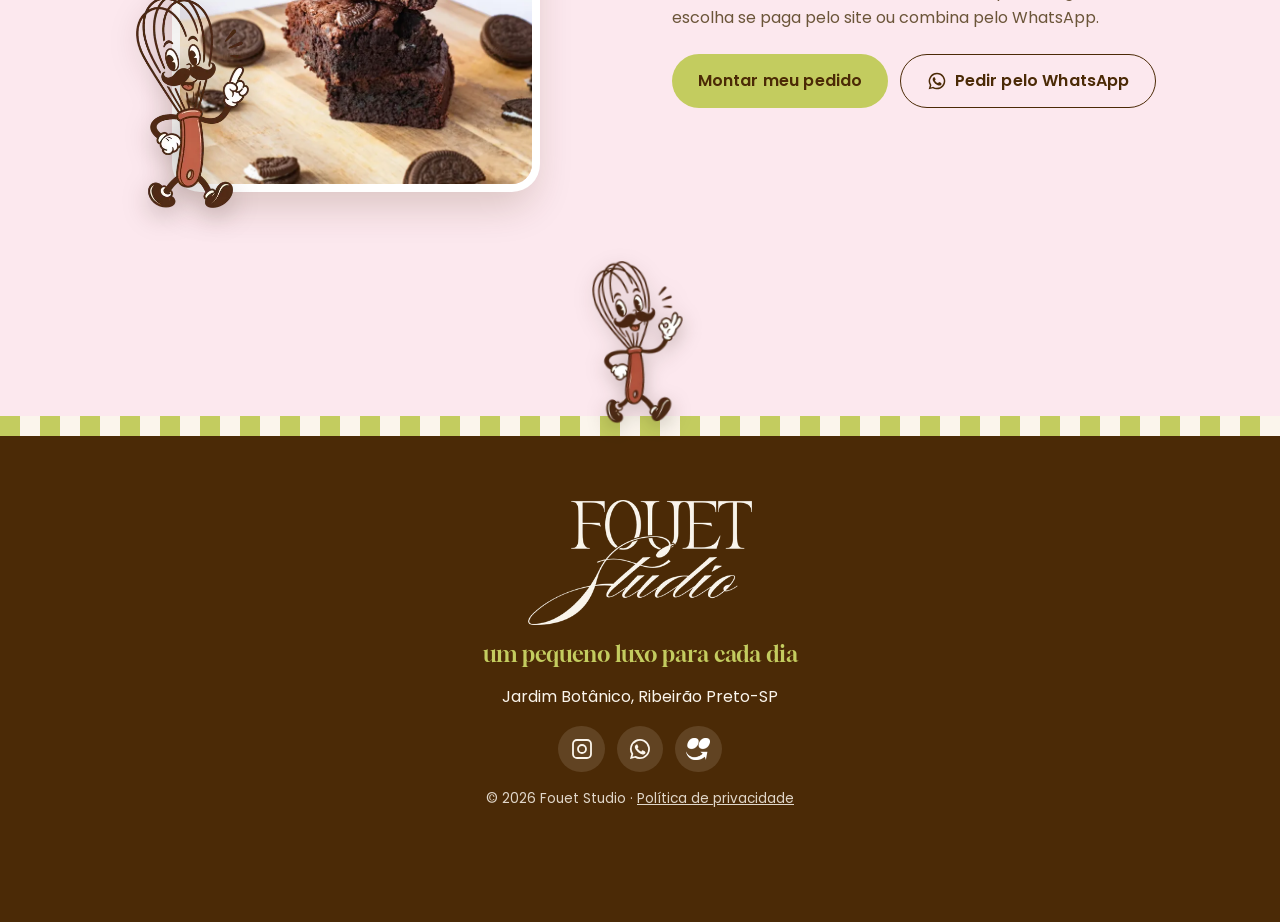
==== commit f68ca7c4: "correções e integração com api de cep" ====
--- a/public/index.html
+++ b/public/index.html
@@ -72,11 +72,11 @@
         />
         <link rel="stylesheet" href="css/reset.css" />
         <link rel="stylesheet" href="css/variables.css" />
-        <link rel="stylesheet" href="css/style.css?v=2" />
+        <link rel="stylesheet" href="css/style.css?v=3" />
         <script>
             document.documentElement.classList.add("js");
         </script>
-        <script src="js/config.js" defer></script>
+        <script src="js/config.js?v=3" defer></script>
 
         <script type="application/ld+json">
             {
@@ -99,13 +99,13 @@
             }
         </script>
 
-        <script src="js/utils.js" defer></script>
-        <script src="js/tracking.js" defer></script>
-        <script src="js/main.js" defer></script>
-        <script src="js/cardapio.js" defer></script>
-        <script src="js/calendario.js" defer></script>
-        <script src="js/carrinho.js" defer></script>
-        <script src="js/aviso-demo.js" defer></script>
+        <script src="js/utils.js?v=3" defer></script>
+        <script src="js/tracking.js?v=3" defer></script>
+        <script src="js/main.js?v=3" defer></script>
+        <script src="js/cardapio.js?v=3" defer></script>
+        <script src="js/calendario.js?v=3" defer></script>
+        <script src="js/carrinho.js?v=3" defer></script>
+        <script src="js/aviso-demo.js?v=3" defer></script>
     </head>
     <body>
         <a class="pular" href="#conteudo">Pular para o conteúdo</a>
@@ -286,7 +286,7 @@
                     aria-labelledby="titulo-cardapio"
                 >
                     <div class="container">
-                        <p class="secao__manuscrito" aria-hidden="true">
+                        <p class="secao__etiqueta" aria-hidden="true">
                             feitos hoje
                         </p>
                         <h2 id="titulo-cardapio">Escolha seus doces</h2>
@@ -298,9 +298,9 @@
 
                         <div data-cardapio>
                             <p>
-                                Cardápio: cookies (R$ 12 a 16), brownies (R$ 14 a
-                                18), cupcakes (R$ 13 a 16), fatias e cheesecakes
-                                (R$ 22 a 24).
+                                Cardápio: cookies (R$ 12 a 16), brownies (R$ 14
+                                a 18), cupcakes (R$ 13 a 16), fatias e
+                                cheesecakes (R$ 22 a 24).
                             </p>
                         </div>
                     </div>
@@ -341,7 +341,7 @@
                     aria-labelledby="titulo-encomendas"
                 >
                     <div class="container">
-                        <p class="secao__manuscrito" aria-hidden="true">
+                        <p class="secao__etiqueta" aria-hidden="true">
                             sob encomenda
                         </p>
                         <h2 id="titulo-encomendas">Bolos de aniversário</h2>
@@ -376,14 +376,14 @@
                     aria-labelledby="titulo-festas"
                 >
                     <div class="container">
-                        <p class="secao__manuscrito" aria-hidden="true">
+                        <p class="secao__etiqueta" aria-hidden="true">
                             para muita gente
                         </p>
                         <h2 id="titulo-festas">Encomendas para festas</h2>
                         <p class="secao__sub">
                             Pedidos grandes para aniversário, chá de bebê ou
-                            reunião. Escolha a quantidade e o dia (com pelo menos
-                            2 dias de antecedência).
+                            reunião. Escolha a quantidade e o dia (com pelo
+                            menos 2 dias de antecedência).
                         </p>
                         <ul
                             class="grade-encomendas"
@@ -473,11 +473,14 @@
                     <h2 id="titulo-duvidas">Dúvidas</h2>
                     <!-- ✏️ EDITÁVEL: perguntas frequentes (confirmar: ver docs/a-confirmar.md) -->
                     <details name="faq">
-                        <summary>Vocês entregam em toda Ribeirão Preto?</summary>
+                        <summary>
+                            Vocês entregam em toda Ribeirão Preto?
+                        </summary>
                         <p>
                             Entregamos em Ribeirão Preto. Ao escolher “Entregar
-                            em casa” no pedido, a taxa de entrega aparece e já
-                            entra no total.
+                            em casa” no pedido, é só digitar o CEP: o endereço
+                            se preenche sozinho e a taxa de entrega já entra no
+                            total.
                         </p>
                     </details>
                     <details name="faq">
@@ -509,9 +512,7 @@
                         </p>
                     </details>
                     <details name="faq">
-                        <summary>
-                            Qual o pedido mínimo para festas?
-                        </summary>
+                        <summary>Qual o pedido mínimo para festas?</summary>
                         <p>
                             Depende do doce: 25 mini cupcakes, 30 mini brownies
                             ou 12 cupcakes decorados. Para eventos maiores, peça
@@ -527,7 +528,9 @@
                         </p>
                     </details>
                     <details name="faq">
-                        <summary>Tenho alergia. Posso perguntar os ingredientes?</summary>
+                        <summary>
+                            Tenho alergia. Posso perguntar os ingredientes?
+                        </summary>
                         <p>
                             Claro. Nossos doces levam leite, ovos, trigo e
                             castanhas, e são feitos na mesma cozinha. Chame no
@@ -558,7 +561,7 @@
                         />
                     </div>
                     <div class="chamada__texto" data-revelar>
-                        <p class="secao__manuscrito" aria-hidden="true">
+                        <p class="secao__etiqueta" aria-hidden="true">
                             vai, você merece
                         </p>
                         <h2 id="titulo-chamada">Hoje é dia de um docinho?</h2>
@@ -711,7 +714,8 @@
                     alt=""
                 />
                 <p>
-                    Seu pedido está vazio.<br />Que tal começar pela Fatia Fouet?
+                    Seu pedido está vazio.<br />Que tal começar pela Fatia
+                    Fouet?
                 </p>
                 <a
                     class="btn btn--marca"
@@ -783,17 +787,44 @@
                             Entregar em casa</label
                         >
                     </fieldset>
-                    <label class="campo" data-endereco hidden>
-                        <span>Endereço com bairro</span>
-                        <textarea
-                            name="endereco"
-                            rows="2"
-                            autocomplete="street-address"
-                        ></textarea>
+                    <div class="entrega-resumo" data-endereco hidden>
+                        <input type="hidden" name="endereco" />
+                        <button
+                            type="button"
+                            class="entrega-botao"
+                            data-endereco-abrir
+                        >
+                            <span class="entrega-botao__corpo">
+                                <span data-endereco-titulo
+                                    >Dados para entrega</span
+                                >
+                                <span
+                                    class="entrega-botao__texto"
+                                    data-endereco-texto
+                                    hidden
+                                ></span>
+                            </span>
+                            <svg
+                                class="entrega-botao__seta"
+                                width="22"
+                                height="22"
+                                viewBox="0 0 24 24"
+                                aria-hidden="true"
+                            >
+                                <path
+                                    d="M9 5l7 7-7 7"
+                                    fill="none"
+                                    stroke="currentColor"
+                                    stroke-width="2.2"
+                                    stroke-linecap="round"
+                                    stroke-linejoin="round"
+                                />
+                            </svg>
+                        </button>
                         <small data-taxa-aviso
                             >A taxa de entrega é combinada pelo WhatsApp.</small
                         >
-                    </label>
+                    </div>
                     <label class="campo">
                         <span>Observação <small>(opcional)</small></span>
                         <input
@@ -824,5 +855,166 @@
                 </form>
             </div>
         </dialog>
+
+        <!-- Dados para entrega: abre por cima do carrinho; o CEP preenche o resto (ViaCEP) -->
+        <dialog
+            class="carrinho entrega"
+            aria-labelledby="titulo-entrega"
+            data-entrega
+        >
+            <div class="carrinho__topo">
+                <button
+                    type="button"
+                    class="carrinho__fechar"
+                    data-entrega-voltar
+                    aria-label="Voltar para o pedido"
+                >
+                    <svg
+                        width="24"
+                        height="24"
+                        viewBox="0 0 24 24"
+                        aria-hidden="true"
+                    >
+                        <path
+                            d="M15 5l-7 7 7 7"
+                            fill="none"
+                            stroke="currentColor"
+                            stroke-width="2.2"
+                            stroke-linecap="round"
+                            stroke-linejoin="round"
+                        />
+                    </svg>
+                </button>
+                <h2 id="titulo-entrega">Dados para entrega</h2>
+            </div>
+            <form class="carrinho__form entrega__form" data-entrega-form>
+                <p class="entrega__intro">
+                    Digite o CEP que a gente preenche o resto.
+                </p>
+                <div class="entrega__cep">
+                    <label class="campo">
+                        <span>CEP</span>
+                        <input
+                            type="text"
+                            name="cep"
+                            inputmode="numeric"
+                            autocomplete="postal-code"
+                            maxlength="9"
+                            pattern="[0-9]{5}-?[0-9]{3}"
+                            placeholder="00000-000"
+                            aria-describedby="entrega-status"
+                            required
+                        />
+                    </label>
+                    <a
+                        href="https://buscacepinter.correios.com.br/app/endereco/index.php"
+                        target="_blank"
+                        rel="noopener"
+                        >Não sei meu CEP</a
+                    >
+                </div>
+                <p
+                    id="entrega-status"
+                    class="entrega__status"
+                    role="status"
+                    data-entrega-status
+                ></p>
+                <label class="campo">
+                    <span>Logradouro</span>
+                    <input
+                        type="text"
+                        name="logradouro"
+                        autocomplete="address-line1"
+                        placeholder="Rua, avenida…"
+                        required
+                    />
+                </label>
+                <div class="entrega__dupla">
+                    <label class="campo">
+                        <span>Número</span>
+                        <input
+                            type="text"
+                            name="numero"
+                            autocomplete="off"
+                            required
+                        />
+                    </label>
+                    <label class="campo">
+                        <span>Complemento <small>(opcional)</small></span>
+                        <input
+                            type="text"
+                            name="complemento"
+                            autocomplete="address-line2"
+                            placeholder="Apto, bloco…"
+                        />
+                    </label>
+                </div>
+                <label class="campo">
+                    <span>Bairro</span>
+                    <input
+                        type="text"
+                        name="bairro"
+                        autocomplete="address-level3"
+                        required
+                    />
+                </label>
+                <div class="entrega__dupla entrega__dupla--cidade">
+                    <label class="campo">
+                        <span>Cidade</span>
+                        <input
+                            type="text"
+                            name="cidade"
+                            autocomplete="address-level2"
+                            required
+                        />
+                    </label>
+                    <label class="campo">
+                        <span>Estado</span>
+                        <select
+                            name="estado"
+                            autocomplete="address-level1"
+                            required
+                        >
+                            <option>AC</option>
+                            <option>AL</option>
+                            <option>AP</option>
+                            <option>AM</option>
+                            <option>BA</option>
+                            <option>CE</option>
+                            <option>DF</option>
+                            <option>ES</option>
+                            <option>GO</option>
+                            <option>MA</option>
+                            <option>MT</option>
+                            <option>MS</option>
+                            <option>MG</option>
+                            <option>PA</option>
+                            <option>PB</option>
+                            <option>PR</option>
+                            <option>PE</option>
+                            <option>PI</option>
+                            <option>RJ</option>
+                            <option>RN</option>
+                            <option>RS</option>
+                            <option>RO</option>
+                            <option>RR</option>
+                            <option>SC</option>
+                            <option selected>SP</option>
+                            <option>SE</option>
+                            <option>TO</option>
+                        </select>
+                    </label>
+                </div>
+                <p
+                    class="entrega__erro"
+                    role="alert"
+                    data-entrega-erro
+                    hidden
+                ></p>
+                <button type="submit" class="btn btn--marca">
+                    Salvar endereço
+                </button>
+            </form>
+        </dialog>
     </body>
 </html>
--- a/public/css/variables.css
+++ b/public/css/variables.css
@@ -7,22 +7,16 @@
    Teste completo em docs/contraste.md.
    ========================================================= */
 
-/* Títulos: Gloock (substituta livre da Rigot, licença OFL).
-   Frases manuscritas: Mrs Saint Delafield (substituta livre da Moontime, OFL).
+/* Duas fontes só:
+   Títulos e frases de destaque: Gloock (substituta livre da Rigot, licença OFL).
    Texto: Poppins (OFL). O nome da marca é sempre a imagem do logo.
-   Para usar as fontes originais: troque os arquivos em assets/fonts
-   e os nomes em --fonte-titulo e --fonte-manuscrita (ver README). */
+   Para usar a Rigot original: troque o arquivo em assets/fonts
+   e o nome em --fonte-titulo (ver README). */
 @font-face {
     font-family: "Gloock";
     font-weight: 400;
     font-display: swap;
     src: url(../assets/fonts/gloock.woff2) format("woff2");
-}
-@font-face {
-    font-family: "Mrs Saint Delafield";
-    font-weight: 400;
-    font-display: swap;
-    src: url(../assets/fonts/mrs-saint-delafield.woff2) format("woff2");
 }
 @font-face {
     font-family: "Poppins";
@@ -62,7 +56,7 @@
     --cor-cartao: #ffffff;
 
     --cor-marca: var(--chocolate); /* títulos e preços: 11,9:1 */
-    --cor-acento: var(--framboesa-texto); /* frases manuscritas: 5,5:1 */
+    --cor-acento: var(--framboesa-texto); /* frases de destaque: 5,5:1 no creme, 5,1:1 no rosa claro */
     --cor-destaque: var(--pistache); /* botão principal: texto chocolate 7,4:1 */
     --cor-destaque-texto: var(--chocolate);
     --cor-destaque-hover: #cfd77a; /* texto chocolate 8,4:1 */
@@ -71,11 +65,10 @@
     --cor-claro-hover: #cfd77a;
     --cor-moldura: var(--pistache); /* listras do rodapé */
     --cor-selo: var(--rosa); /* etiquetas de preço: chocolate 8,4:1 */
-    --cor-frase-escuro: var(--pistache); /* manuscrito sobre chocolate: 7,4:1 */
+    --cor-frase-escuro: var(--pistache); /* frase de destaque sobre chocolate: 7,4:1 */
 
     /* Tipografia */
     --fonte-titulo: "Gloock", "Rigot", "Didot", Georgia, serif;
-    --fonte-manuscrita: "Mrs Saint Delafield", "Moontime", cursive;
     --fonte-texto: "Poppins", system-ui, sans-serif;
     --t-h2: clamp(2.1rem, 5.5vw, 3.4rem);
     --t-h3: clamp(1.25rem, 3vw, 1.5rem);
--- a/public/css/style.css
+++ b/public/css/style.css
@@ -1,8 +1,8 @@
 /* =========================================================
    Estilo do site: Fouet Studio
    Pâtisserie elegante e acolhedora: creme, chocolate e rosa,
-   listras de toldo na moldura, janelas em arco e frases manuscritas.
-   A cor dos botões e da moldura muda com a direção (css/variables.css).
+   faixa de listras de toldo no rodapé, janelas em arco e frases em Gloock.
+   Cores e fontes vêm de css/variables.css (direção pistache).
    ========================================================= */
 
 /* 1. Base */
@@ -47,15 +47,16 @@
 .secao__sub strong {
     color: var(--cor-texto);
 }
-/* frase manuscrita acima dos títulos */
-.secao__manuscrito {
-    font-family: var(--fonte-manuscrita);
-    font-size: clamp(2rem, 5vw, 2.6rem);
-    line-height: 1;
+/* etiqueta acima dos títulos ("feitos hoje", "sob encomenda"…) */
+.secao__etiqueta {
+    font-family: var(--fonte-texto);
+    font-size: 0.8rem;
+    font-weight: 600;
+    line-height: 1.3;
+    letter-spacing: 0.22em;
+    text-transform: uppercase;
     color: var(--cor-acento);
-    margin-bottom: 0.15rem;
-    transform: rotate(-3deg);
-    transform-origin: left center;
+    margin-bottom: 0.6rem;
 }
 :focus-visible {
     outline: 3px solid var(--cor-texto);
@@ -334,9 +335,10 @@
 }
 .abertura__frase {
     margin-top: clamp(0.75rem, 2svh, 1.25rem);
-    font-family: var(--fonte-manuscrita);
-    font-size: clamp(2.4rem, 7vw, 3.8rem);
-    line-height: 1.1;
+    font-family: var(--fonte-titulo);
+    font-size: clamp(1.6rem, 5vw, 2.4rem);
+    line-height: 1.15;
+    letter-spacing: -0.01em;
     color: var(--cor-frase-escuro, var(--rosa));
     text-shadow: 0 2px 14px rgb(30 16 2 / 0.55);
 }
@@ -399,7 +401,7 @@
 .cardapio .secao__sub {
     color: rgb(251 245 236 / 0.86);
 }
-.cardapio .secao__manuscrito {
+.cardapio .secao__etiqueta {
     color: var(--cor-frase-escuro, var(--rosa));
 }
 /* Atalhos fixos sob o topo, da vitrine até as festas (ficam dentro de .area-pedido) */
@@ -621,12 +623,12 @@
 }
 .caixa__nota,
 .rodape__frase {
-    font-family: var(--fonte-manuscrita);
-    line-height: 1.1;
+    font-family: var(--fonte-titulo);
+    line-height: 1.2;
 }
 .caixa__nota {
     color: var(--cor-acento);
-    font-size: 2.3rem;
+    font-size: 1.6rem;
 }
 .caixa__mascote {
     width: 5.5rem;
@@ -722,7 +724,9 @@
     padding: 1rem 1rem 1.25rem;
     border-radius: var(--raio);
     background: var(--cor-cartao);
-    box-shadow: 0 1px 0 var(--cor-linha), 0 0.75rem 2rem -1.25rem rgb(75 42 6 / 0.35);
+    box-shadow:
+        0 1px 0 var(--cor-linha),
+        0 0.75rem 2rem -1.25rem rgb(75 42 6 / 0.35);
 }
 .encomenda--festa {
     background: var(--cor-fundo);
@@ -982,7 +986,7 @@
     width: 14rem;
 }
 .rodape__frase {
-    font-size: 2rem;
+    font-size: 1.4rem;
     color: var(--cor-frase-escuro, var(--rosa));
 }
 .rodape address {
@@ -1022,7 +1026,8 @@
     transform: translateY(120%);
     transition: transform 0.3s ease;
 }
-.barra-pedido[data-mostrar] {
+/* só depois da primeira tela (main.js marca o body com data-passou-abertura) */
+body[data-passou-abertura] .barra-pedido[data-mostrar] {
     transform: none;
 }
 .barra-pedido button {
@@ -1041,6 +1046,7 @@
     font-weight: 600;
     box-shadow: 0 0.75rem 2rem rgb(30 16 2 / 0.35);
 }
+body:not([data-passou-abertura]) .barra-pedido button,
 .barra-pedido:not([data-mostrar]) button {
     visibility: hidden;
 }
@@ -1054,7 +1060,9 @@
     width: 3.5rem;
     height: 3.5rem;
     border-radius: 50%;
-    background: var(--cor-destaque); /* pistache, ícone chocolate-escuro: 9,9:1 */
+    background: var(
+        --cor-destaque
+    ); /* pistache, ícone chocolate-escuro: 9,9:1 */
     color: #2a1703;
     box-shadow: 0 0.5rem 1.5rem rgb(30 16 2 / 0.3);
     opacity: 0;
@@ -1484,10 +1492,7 @@
 .chamada__texto {
     text-align: center;
 }
-.chamada__texto .secao__manuscrito {
-    transform-origin: center;
-}
-.chamada__texto > p:not(.secao__manuscrito) {
+.chamada__texto > p:not(.secao__etiqueta) {
     margin: 1rem auto 0;
     max-width: 28rem;
     color: var(--cor-texto-suave);
@@ -1520,10 +1525,7 @@
         text-align: left;
         justify-self: start;
     }
-    .chamada__texto .secao__manuscrito {
-        transform-origin: left center;
-    }
-    .chamada__texto > p:not(.secao__manuscrito) {
+    .chamada__texto > p:not(.secao__etiqueta) {
         margin-left: 0;
     }
     .chamada__botoes {
@@ -1765,3 +1767,94 @@
 .pagina__logo {
     width: 12rem;
 }
+
+/* 16. Entrega: botão no carrinho e painel com o endereço (o CEP preenche o resto) */
+.entrega-resumo {
+    display: grid;
+    gap: 0.4rem;
+}
+.entrega-resumo > small {
+    font-size: 0.85rem;
+    color: var(--cor-texto-suave);
+}
+.entrega-botao {
+    display: flex;
+    align-items: center;
+    gap: 0.75rem;
+    width: 100%;
+    min-height: 3.25rem;
+    padding: 0.7rem 0.9rem;
+    border: 1.5px solid var(--cor-texto);
+    border-radius: 0.75rem;
+    background: var(--cor-cartao);
+    color: var(--cor-texto);
+    font-weight: 600;
+    text-align: left;
+}
+@media (hover: hover) {
+    .entrega-botao:hover {
+        background: var(--cor-fundo-alt);
+    }
+}
+.entrega-botao__corpo {
+    flex: 1;
+    display: grid;
+    gap: 0.15rem;
+}
+.entrega-botao__texto {
+    font-size: 0.9rem;
+    font-weight: 400;
+    line-height: 1.4;
+    color: var(--cor-texto-suave);
+}
+.entrega-botao__seta {
+    flex: none;
+    color: var(--cor-texto);
+}
+.entrega .carrinho__topo {
+    justify-content: flex-start;
+    gap: 0.5rem;
+}
+.entrega__form {
+    padding-top: 1.25rem;
+}
+.entrega__intro {
+    color: var(--cor-texto-suave);
+}
+.entrega__cep {
+    display: grid;
+    grid-template-columns: minmax(0, 11rem) auto;
+    align-items: end;
+    gap: 0.5rem 1rem;
+}
+.entrega__cep a {
+    display: inline-flex;
+    align-items: center;
+    min-height: 3rem;
+    font-size: 0.9rem;
+    font-weight: 600;
+    color: var(--cor-texto);
+    text-decoration: underline;
+    text-underline-offset: 0.2em;
+}
+.entrega__status:empty {
+    display: none;
+}
+.entrega__status {
+    margin-top: -0.5rem;
+    font-size: 0.9rem;
+    color: var(--cor-texto-suave);
+}
+.entrega__status[data-tipo="erro"],
+.entrega__erro {
+    color: var(--cor-acento);
+    font-weight: 600;
+}
+.entrega__dupla {
+    display: grid;
+    grid-template-columns: 7rem minmax(0, 1fr);
+    gap: 0.75rem;
+}
+.entrega__dupla--cidade {
+    grid-template-columns: minmax(0, 1fr) 6.5rem;
+}
